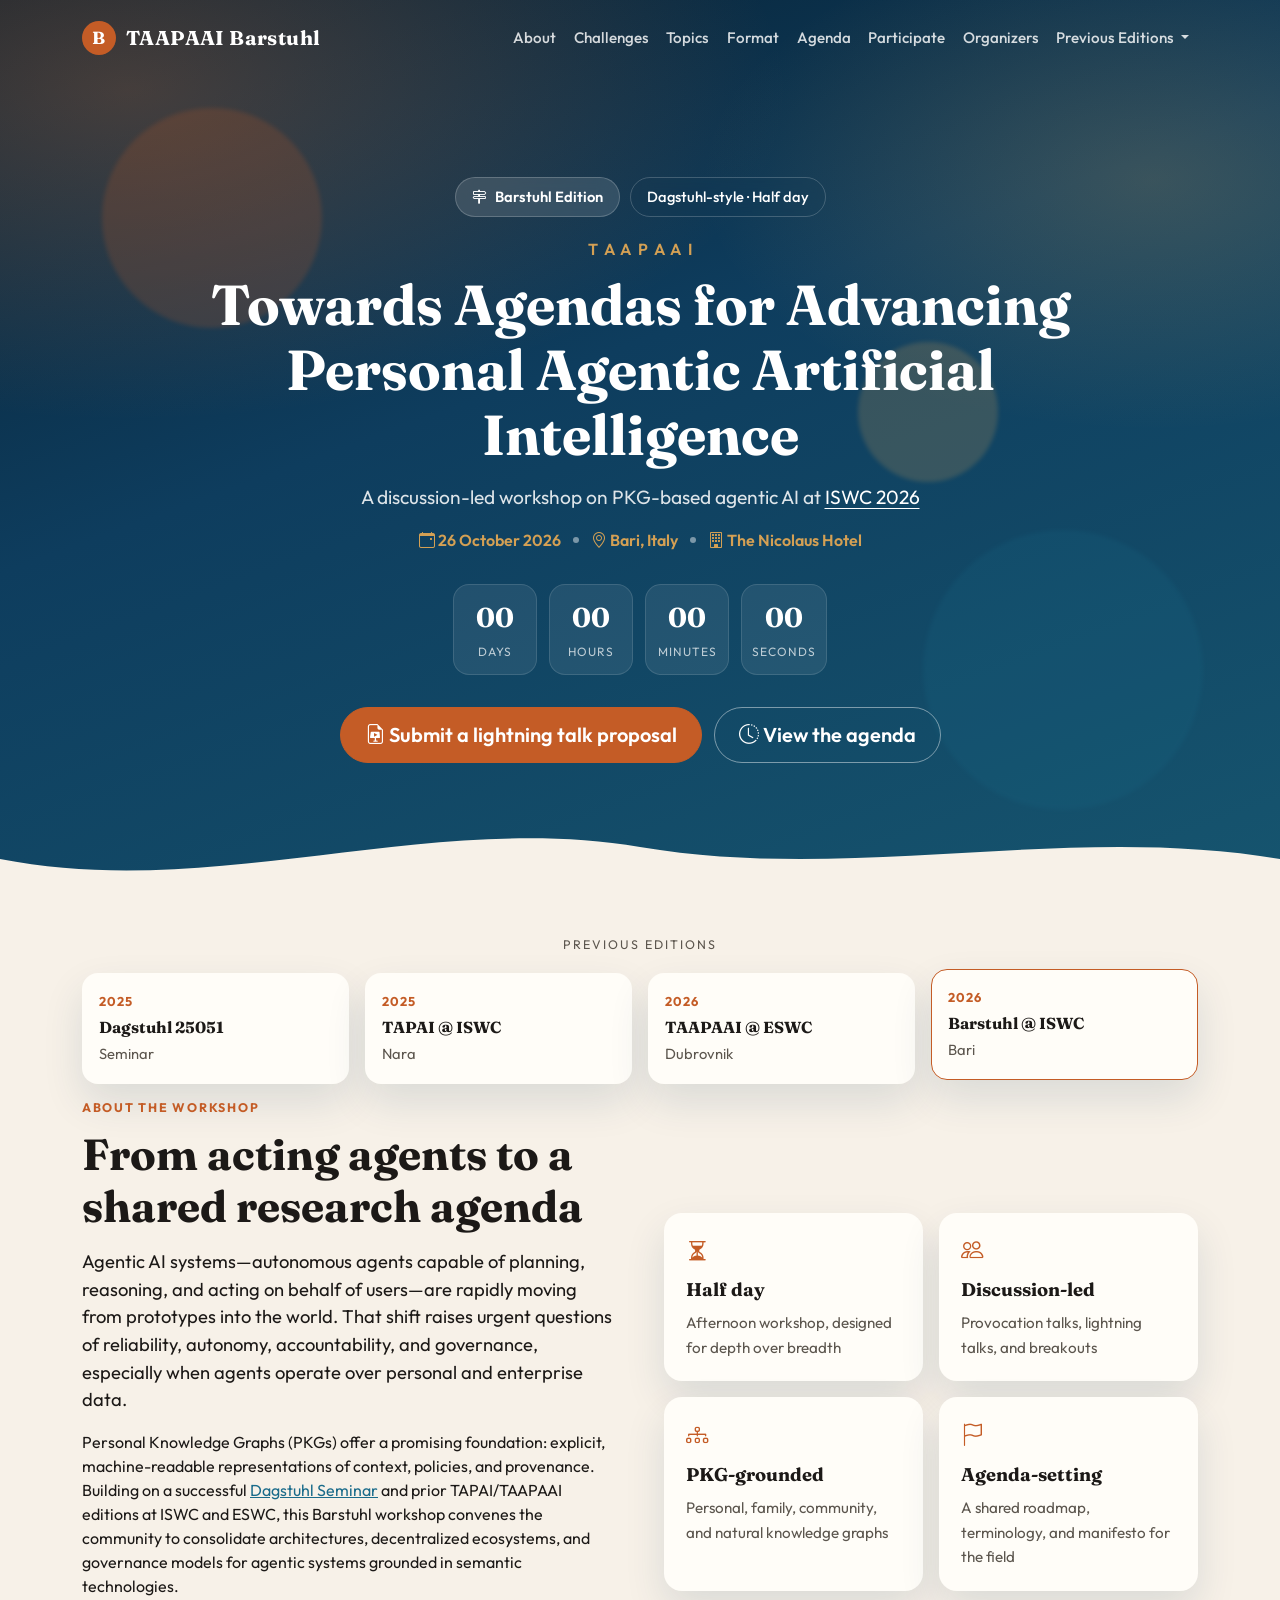
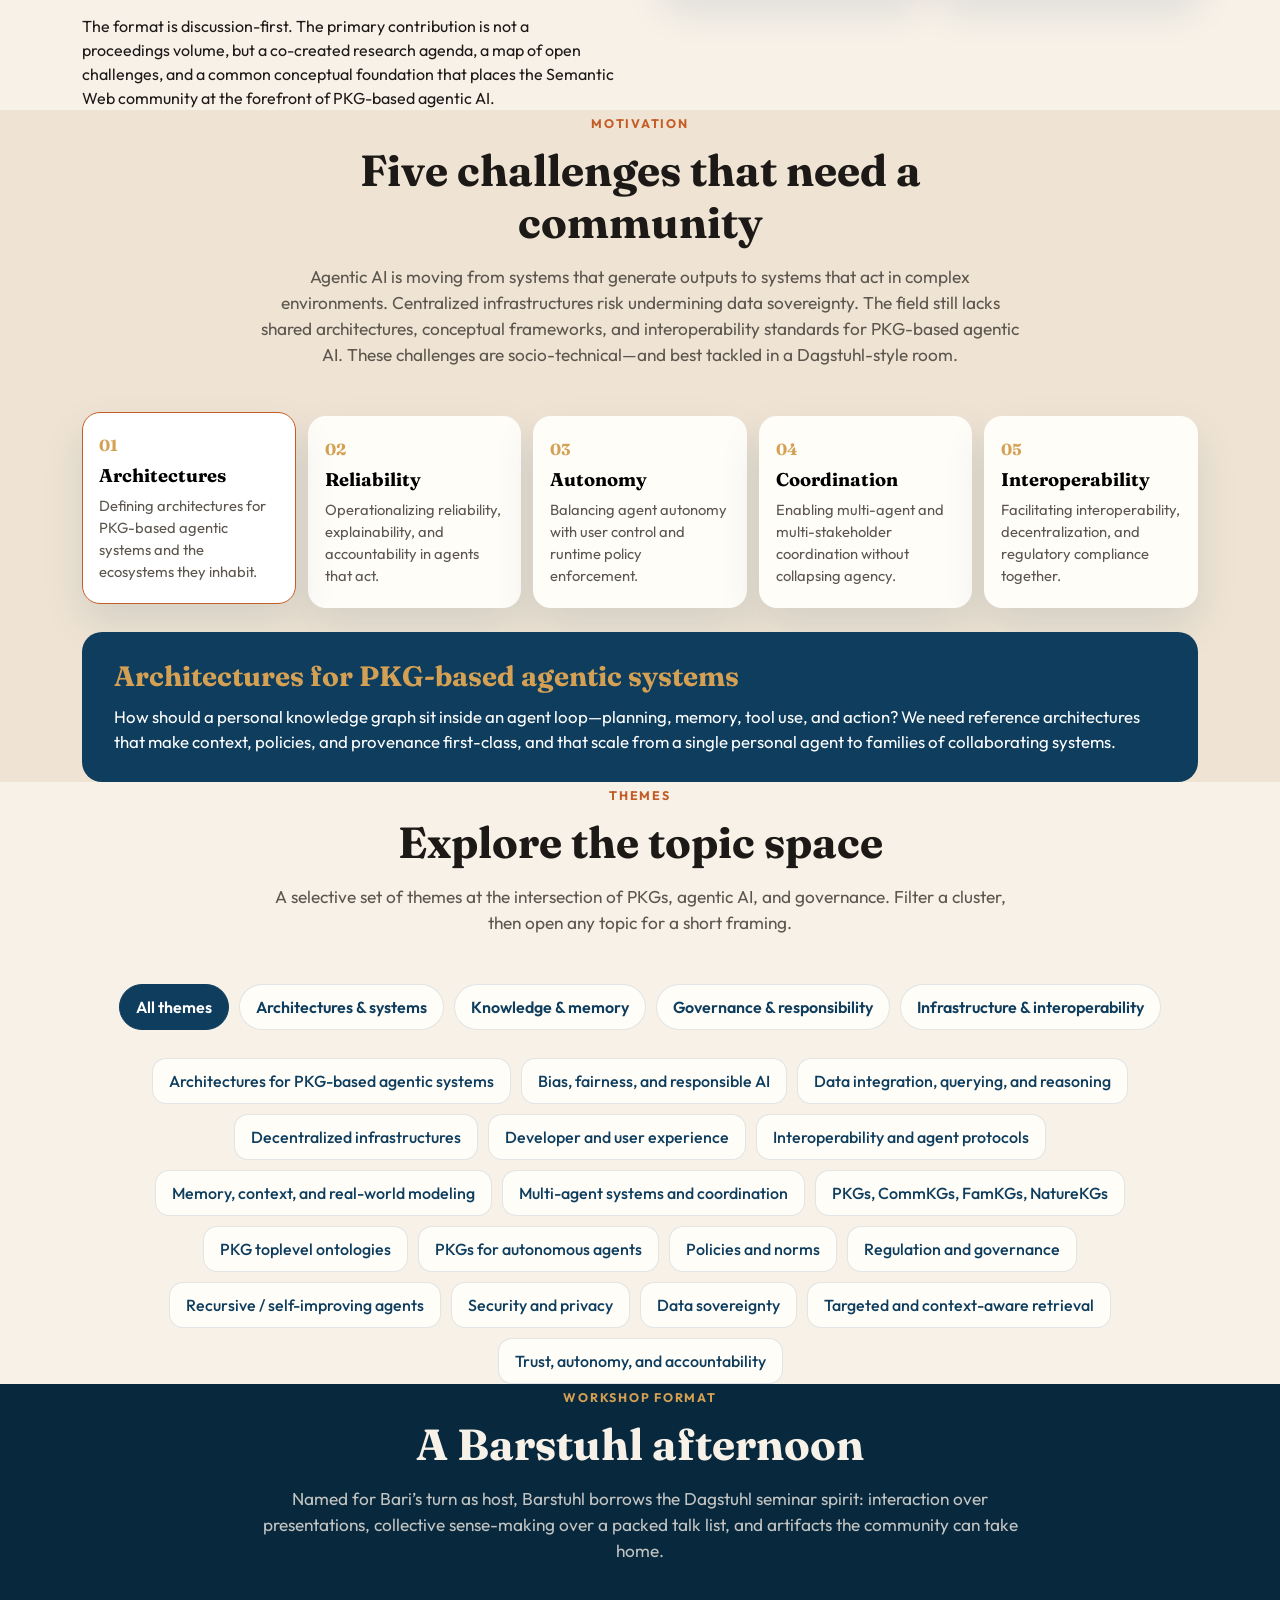
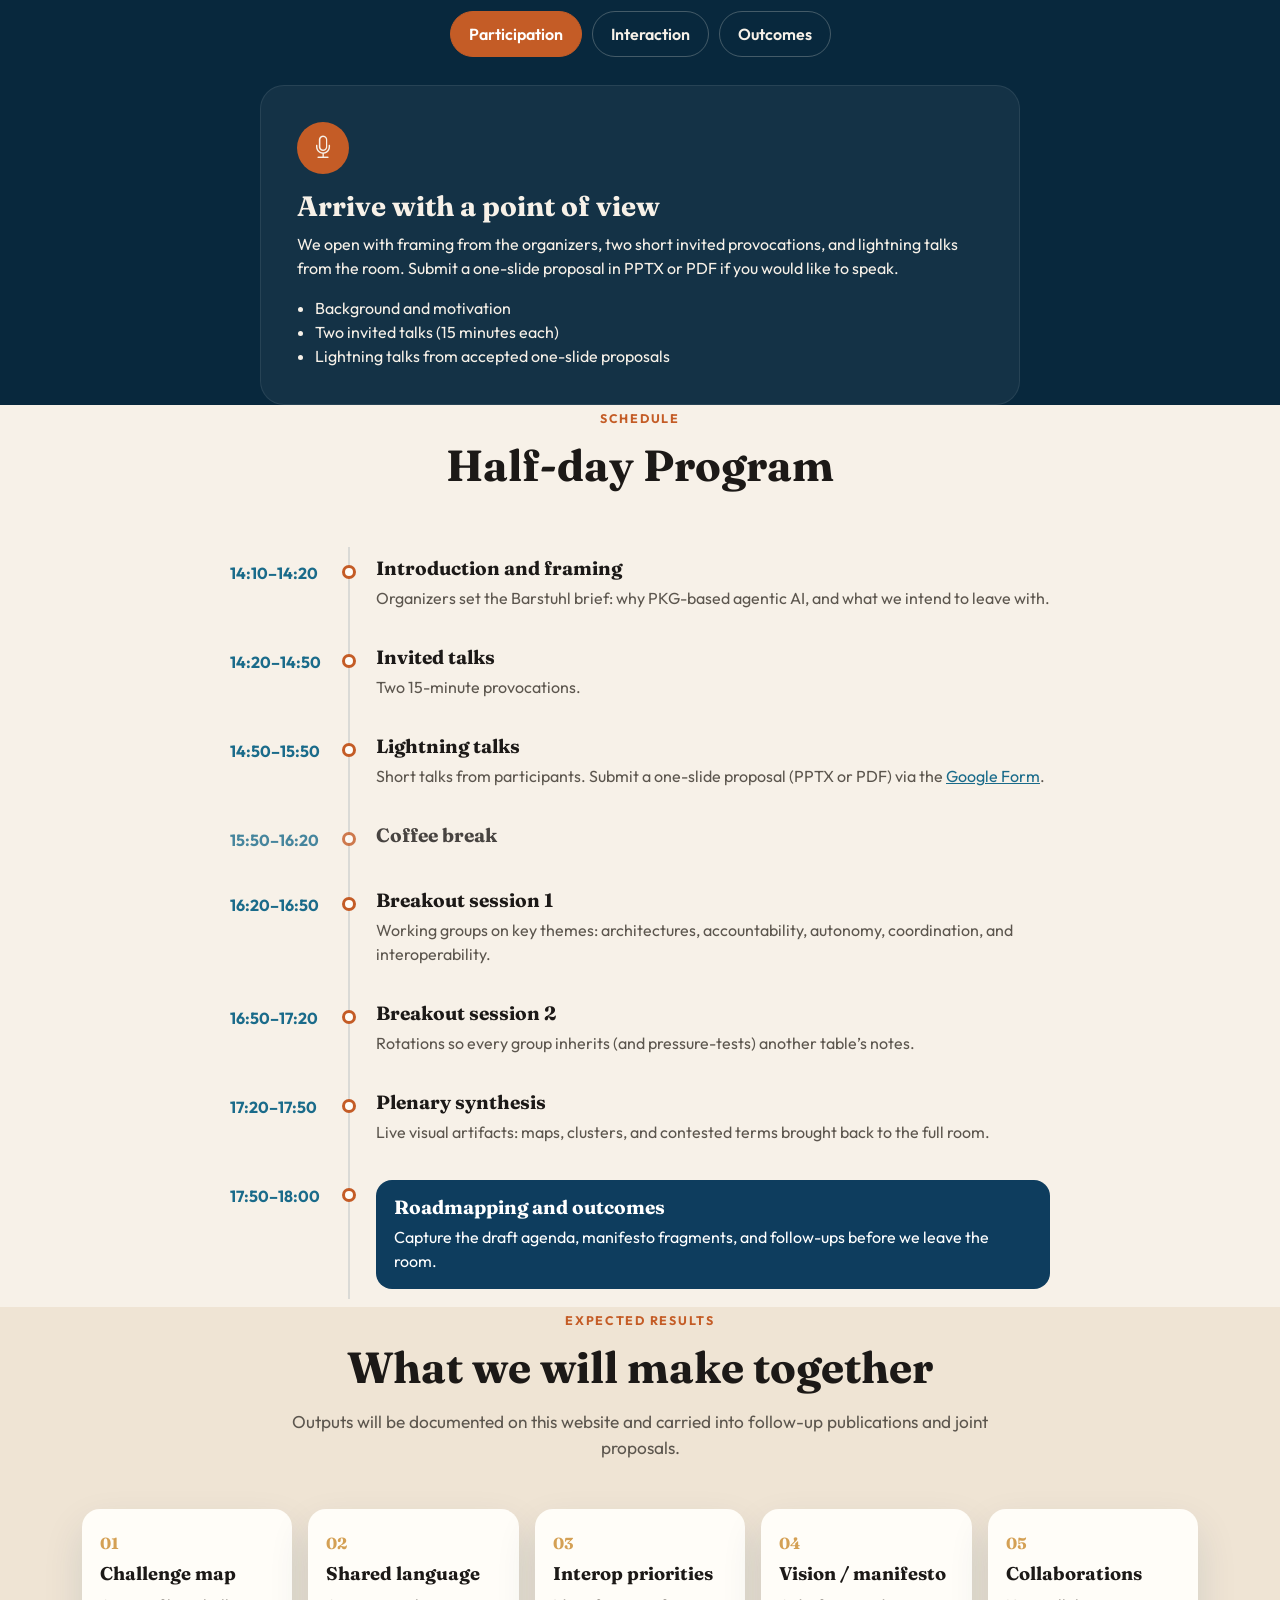
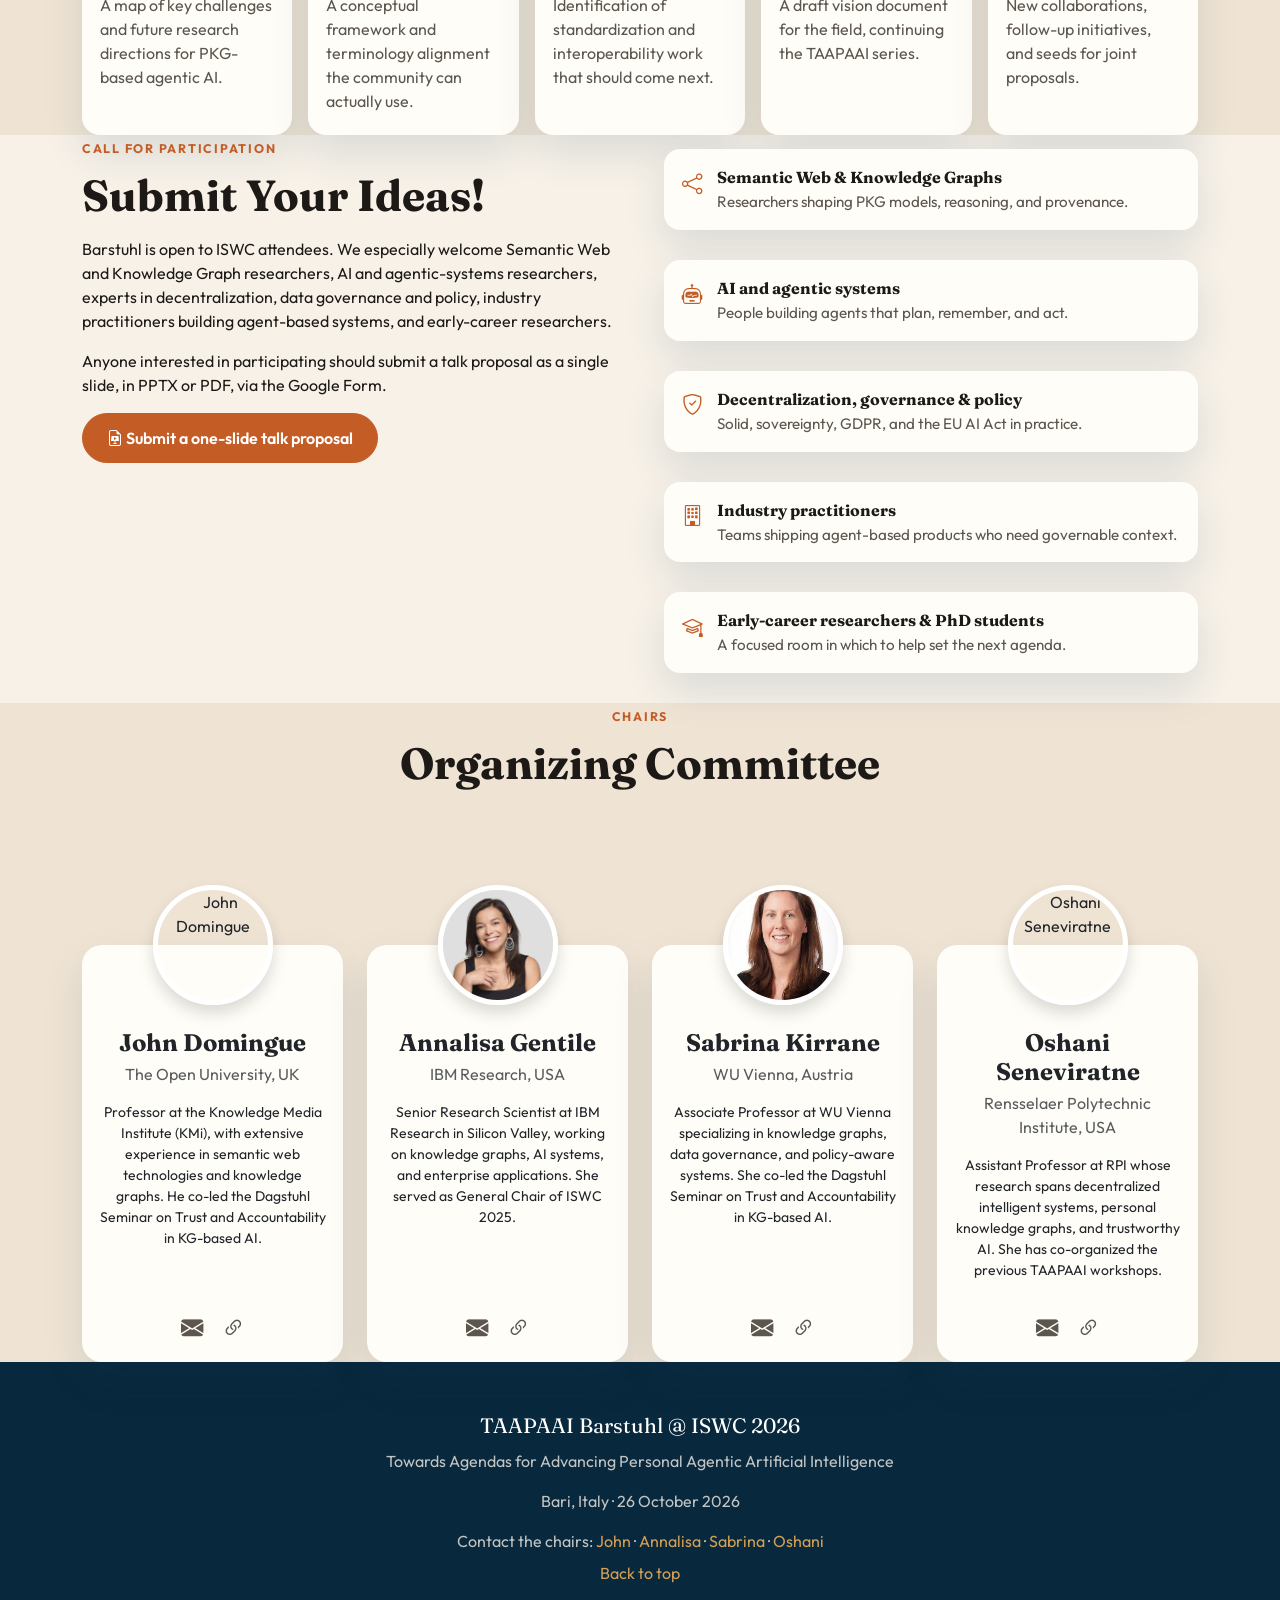
==== index.html @ 5c3213a2 "Added the 2026 version." ====
<!DOCTYPE html>
<html lang="en">
<head>
    <meta charset="UTF-8">
    <meta name="viewport" content="width=device-width, initial-scale=1.0">
    <title>TAAPAAI Barstuhl @ ISWC'26 · Bari</title>
    <meta name="description" content="TAAPAAI: Towards Agendas for Advancing Personal Agentic Artificial Intelligence — a Dagstuhl-style Barstuhl workshop at ISWC 2026 in Bari, Italy.">
    <meta property="og:title" content="TAAPAAI Barstuhl @ ISWC 2026">
    <meta property="og:description" content="A discussion-led workshop on PKG-based agentic AI at ISWC 2026 in Bari, Italy. 26 October 2026.">
    <meta property="og:type" content="website">

    <link href="https://cdn.jsdelivr.net/npm/bootstrap@5.3.3/dist/css/bootstrap.min.css" rel="stylesheet" integrity="sha384-QWTKZyjpPEjISv5WaRU9OFeRpok6YctnYmDr5pNlyT2bRjXh0JMhjY6hW+ALEwIH" crossorigin="anonymous">
    <link rel="preconnect" href="https://fonts.googleapis.com">
    <link rel="preconnect" href="https://fonts.gstatic.com" crossorigin>
    <link href="https://fonts.googleapis.com/css2?family=Fraunces:opsz,wght@9..144,500;9..144,700&family=Outfit:wght@400;500;600;700&display=swap" rel="stylesheet">
    <link rel="stylesheet" href="https://cdn.jsdelivr.net/npm/bootstrap-icons@1.11.3/font/bootstrap-icons.min.css">
    <link rel="stylesheet" href="style.css">
</head>
<body data-bs-spy="scroll" data-bs-target="#navbar" data-bs-offset="90">
    <div class="scroll-progress" id="scrollProgress" aria-hidden="true"></div>

    <nav id="navbar" class="navbar navbar-expand-xl navbar-dark fixed-top py-3">
        <div class="container">
            <a class="navbar-brand" href="#">
                <span class="brand-mark">B</span>
                TAAPAAI Barstuhl
            </a>
            <button class="navbar-toggler" type="button" data-bs-toggle="collapse" data-bs-target="#navbarNav" aria-controls="navbarNav" aria-expanded="false" aria-label="Toggle navigation">
                <span class="navbar-toggler-icon"></span>
            </button>
            <div class="collapse navbar-collapse" id="navbarNav">
                <ul class="navbar-nav ms-auto">
                    <li class="nav-item"><a class="nav-link" href="#about">About</a></li>
                    <li class="nav-item"><a class="nav-link" href="#challenges">Challenges</a></li>
                    <li class="nav-item"><a class="nav-link" href="#topics">Topics</a></li>
                    <li class="nav-item"><a class="nav-link" href="#format">Format</a></li>
                    <li class="nav-item"><a class="nav-link" href="#agenda">Agenda</a></li>
                    <li class="nav-item"><a class="nav-link" href="#participate">Participate</a></li>
                    <li class="nav-item"><a class="nav-link" href="#chairs">Organizers</a></li>
                    <li class="nav-item dropdown">
                        <a class="nav-link dropdown-toggle" href="#" id="previousEditionsDropdown" role="button" data-bs-toggle="dropdown" aria-expanded="false">
                            Previous Editions
                        </a>
                        <ul class="dropdown-menu dropdown-menu-end" aria-labelledby="previousEditionsDropdown">
                            <li><a class="dropdown-item" href="eswc2026/">TAAPAAI @ ESWC'26</a></li>
                            <li><a class="dropdown-item" href="https://tapai-iswc25.github.io/" target="_blank" rel="noopener">TAPAI @ ISWC'25</a></li>
                        </ul>
                    </li>
                </ul>
            </div>
        </div>
    </nav>

    <header class="hero">
        <div class="hero-atmosphere" aria-hidden="true">
            <span class="orb orb-1"></span>
            <span class="orb orb-2"></span>
            <span class="orb orb-3"></span>
        </div>
        <div class="hero-content">
            <p class="hero-kicker">
                <span class="hero-badge"><i class="bi bi-signpost-2"></i> Barstuhl Edition</span>
                <span class="hero-badge subtle">Dagstuhl-style · Half day</span>
            </p>
            <p class="hero-acronym">TAAPAAI</p>
            <h1 class="hero-title">Towards Agendas for Advancing Personal Agentic Artificial Intelligence</h1>
            <p class="hero-lede">A discussion-led workshop on PKG-based agentic AI at <a href="https://iswc2026.semanticweb.org/" target="_blank" rel="noopener" class="hero-link">ISWC 2026</a></p>
            <p class="workshop-date">
                <span><i class="bi bi-calendar-event"></i> 26 October 2026</span>
                <span class="dot" aria-hidden="true"></span>
                <span><i class="bi bi-geo-alt"></i> Bari, Italy</span>
                <span class="dot" aria-hidden="true"></span>
                <span><i class="bi bi-building"></i> The Nicolaus Hotel</span>
            </p>
            <div class="countdown" id="countdown" aria-label="Time remaining until the workshop">
                <div class="count-unit"><strong id="countDays">--</strong><span>Days</span></div>
                <div class="count-unit"><strong id="countHours">--</strong><span>Hours</span></div>
                <div class="count-unit"><strong id="countMins">--</strong><span>Minutes</span></div>
                <div class="count-unit"><strong id="countSecs">--</strong><span>Seconds</span></div>
            </div>
            <div class="hero-actions">
                <a href="https://forms.gle/3RbSn4VubdCEZkDB8" target="_blank" rel="noopener" class="btn btn-terracotta btn-lg"><i class="bi bi-file-earmark-slides"></i> Submit a lightning talk proposal</a>
                <a href="#agenda" class="btn btn-ghost btn-lg"><i class="bi bi-clock-history"></i> View the agenda</a>
            </div>
        </div>
        <div class="hero-wave" aria-hidden="true">
            <svg viewBox="0 0 1440 120" preserveAspectRatio="none">
                <path d="M0,64 C240,120 480,0 720,48 C960,96 1200,16 1440,64 L1440,120 L0,120 Z"></path>
            </svg>
        </div>
    </header>

    <main>
        <section class="lineage-strip">
            <div class="container">
                <p class="lineage-label">Previous Editions</p>
                <ol class="lineage">
                    <li>
                        <a href="https://www.dagstuhl.de/en/seminars/seminar-calendar/seminar-details/25051" target="_blank" rel="noopener">
                            <span class="lineage-year">2025</span>
                            <strong>Dagstuhl 25051</strong>
                            <em>Seminar</em>
                        </a>
                    </li>   
                    <li>
                        <a href="https://tapai-iswc25.github.io/" target="_blank" rel="noopener">
                            <span class="lineage-year">2025</span>
                            <strong>TAPAI @ ISWC</strong>
                            <em>Nara</em>
                        </a>
                    </li>
                    <li>
                        <a href="eswc2026/">
                            <span class="lineage-year">2026</span>
                            <strong>TAAPAAI @ ESWC</strong>
                            <em>Dubrovnik</em>
                        </a>
                    </li>
                    <li class="current">
                        <a href="#">
                            <span class="lineage-year">2026</span>
                            <strong>Barstuhl @ ISWC</strong>
                            <em>Bari</em>
                        </a>
                    </li>
                </ol>
            </div>
        </section>

        <section id="about" class="section-padding">
            <div class="container">
                <div class="row align-items-center g-5">
                    <div class="col-lg-6 reveal">
                        <div class="section-kicker">About the workshop</div>
                        <h2 class="section-heading">From acting agents to a shared research agenda</h2>
                        <p class="lead-copy">Agentic AI systems—autonomous agents capable of planning, reasoning, and acting on behalf of users—are rapidly moving from prototypes into the world. That shift raises urgent questions of reliability, autonomy, accountability, and governance, especially when agents operate over personal and enterprise data.</p>
                        <p>Personal Knowledge Graphs (PKGs) offer a promising foundation: explicit, machine-readable representations of context, policies, and provenance. Building on a successful <a href="https://www.dagstuhl.de/en/seminars/seminar-calendar/seminar-details/25051" target="_blank" rel="noopener">Dagstuhl Seminar</a> and prior TAPAI/TAAPAAI editions at ISWC and ESWC, this Barstuhl workshop convenes the community to consolidate architectures, decentralized ecosystems, and governance models for agentic systems grounded in semantic technologies.</p>
                        <p class="mb-0">The format is discussion-first. The primary contribution is not a proceedings volume, but a co-created research agenda, a map of open challenges, and a common conceptual foundation that places the Semantic Web community at the forefront of PKG-based agentic AI.</p>
                    </div>
                    <div class="col-lg-6 reveal">
                        <div class="stat-grid">
                            <article class="stat-card">
                                <i class="bi bi-hourglass-split"></i>
                                <strong>Half day</strong>
                                <span>Afternoon workshop, designed for depth over breadth</span>
                            </article>
                            <article class="stat-card">
                                <i class="bi bi-people"></i>
                                <strong>Discussion-led</strong>
                                <span>Provocation talks, lightning talks, and breakouts</span>
                            </article>
                            <article class="stat-card">
                                <i class="bi bi-diagram-3"></i>
                                <strong>PKG-grounded</strong>
                                <span>Personal, family, community, and natural knowledge graphs</span>
                            </article>
                            <article class="stat-card">
                                <i class="bi bi-flag"></i>
                                <strong>Agenda-setting</strong>
                                <span>A shared roadmap, terminology, and manifesto for the field</span>
                            </article>
                        </div>
                    </div>
                </div>
            </div>
        </section>

        <section id="challenges" class="section-padding section-sand">
            <div class="container">
                <div class="section-title text-center reveal">
                    <div class="section-kicker">Motivation</div>
                    <h2 class="section-heading">Five challenges that need a community</h2>
                    <p class="section-intro">Agentic AI is moving from systems that generate outputs to systems that act in complex environments. Centralized infrastructures risk undermining data sovereignty. The field still lacks shared architectures, conceptual frameworks, and interoperability standards for PKG-based agentic AI. These challenges are socio-technical—and best tackled in a Dagstuhl-style room.</p>
                </div>
                <div class="challenge-grid">
                    <button type="button" class="challenge-card active" data-challenge="architectures" aria-expanded="true">
                        <span class="challenge-index">01</span>
                        <h3>Architectures</h3>
                        <p>Defining architectures for PKG-based agentic systems and the ecosystems they inhabit.</p>
                    </button>
                    <button type="button" class="challenge-card" data-challenge="reliability" aria-expanded="false">
                        <span class="challenge-index">02</span>
                        <h3>Reliability</h3>
                        <p>Operationalizing reliability, explainability, and accountability in agents that act.</p>
                    </button>
                    <button type="button" class="challenge-card" data-challenge="autonomy" aria-expanded="false">
                        <span class="challenge-index">03</span>
                        <h3>Autonomy</h3>
                        <p>Balancing agent autonomy with user control and runtime policy enforcement.</p>
                    </button>
                    <button type="button" class="challenge-card" data-challenge="coordination" aria-expanded="false">
                        <span class="challenge-index">04</span>
                        <h3>Coordination</h3>
                        <p>Enabling multi-agent and multi-stakeholder coordination without collapsing agency.</p>
                    </button>
                    <button type="button" class="challenge-card" data-challenge="interop" aria-expanded="false">
                        <span class="challenge-index">05</span>
                        <h3>Interoperability</h3>
                        <p>Facilitating interoperability, decentralization, and regulatory compliance together.</p>
                    </button>
                </div>
                <div class="challenge-detail reveal" id="challengeDetail">
                    <h3 id="challengeDetailTitle">Architectures for PKG-based agentic systems</h3>
                    <p id="challengeDetailBody">How should a personal knowledge graph sit inside an agent loop—planning, memory, tool use, and action? We need reference architectures that make context, policies, and provenance first-class, and that scale from a single personal agent to families of collaborating systems.</p>
                </div>
            </div>
        </section>

        <section id="topics" class="section-padding">
            <div class="container">
                <div class="section-title text-center reveal">
                    <div class="section-kicker">Themes</div>
                    <h2 class="section-heading">Explore the topic space</h2>
                    <p class="section-intro">A selective set of themes at the intersection of PKGs, agentic AI, and governance. Filter a cluster, then open any topic for a short framing.</p>
                </div>
                <div class="topic-filters" role="tablist" aria-label="Topic clusters">
                    <button type="button" class="filter-chip active" data-filter="all">All themes</button>
                    <button type="button" class="filter-chip" data-filter="systems">Architectures &amp; systems</button>
                    <button type="button" class="filter-chip" data-filter="knowledge">Knowledge &amp; memory</button>
                    <button type="button" class="filter-chip" data-filter="governance">Governance &amp; responsibility</button>
                    <button type="button" class="filter-chip" data-filter="infra">Infrastructure &amp; interoperability</button>
                </div>
                <div class="topic-board" id="topicBoard">
                    <button type="button" class="topic-tile" data-cluster="systems" data-title="Architectures for PKG-based agentic systems" data-body="How should personal knowledge graphs sit inside agent loops—planning, tool use, memory, and action—and how do those loops compose into ecosystems?">Architectures for PKG-based agentic systems</button>
                    <button type="button" class="topic-tile" data-cluster="governance" data-title="Bias, fairness, and responsible AI" data-body="How can PKG-grounded agents surface diverse, ethically informed perspectives rather than amplifying biased or homogenized views?">Bias, fairness, and responsible AI</button>
                    <button type="button" class="topic-tile" data-cluster="knowledge" data-title="Data integration, querying, and reasoning over PKGs" data-body="Semantic integration, querying, and inference over personal graphs so agents can retrieve, combine, and justify the context they use.">Data integration, querying, and reasoning</button>
                    <button type="button" class="topic-tile" data-cluster="infra" data-title="Decentralized infrastructures" data-body="Solid, the Fediverse, ActivityPub, and other user-centric substrates as homes for personal agents and their graphs.">Decentralized infrastructures</button>
                    <button type="button" class="topic-tile" data-cluster="systems" data-title="Developer and user experience" data-body="Making PKG-based agents usable, inspectable, and controllable—for the people who build them and the people they act for.">Developer and user experience</button>
                    <button type="button" class="topic-tile" data-cluster="infra" data-title="Interoperability, standards, and agent protocols" data-body="Shared protocols and standards so agents can communicate and coordinate without locking users into a single vendor stack.">Interoperability and agent protocols</button>
                    <button type="button" class="topic-tile" data-cluster="knowledge" data-title="Memory, context, and real-world modeling" data-body="Grounding agent memory in explicit, evolving models of people, places, events, constraints, and the world they act in.">Memory, context, and real-world modeling</button>
                    <button type="button" class="topic-tile" data-cluster="systems" data-title="Multi-agent systems and coordination" data-body="Coordination among personal, institutional, and collective agents when goals, policies, and loyalties do not coincide.">Multi-agent systems and coordination</button>
                    <button type="button" class="topic-tile" data-cluster="knowledge" data-title="Personal, collective, family, and natural KGs" data-body="Extending PKGs toward community, family, and nature knowledge graphs (CommKGs, FamKGs, NatureKGs) as shared semantic substrates.">PKGs, CommKGs, FamKGs, NatureKGs</button>
                    <button type="button" class="topic-tile" data-cluster="knowledge" data-title="PKG toplevel ontologies" data-body="Shared upper models so personal graphs remain interoperable across agents, domains, and the lifetime of a person’s data.">PKG toplevel ontologies</button>
                    <button type="button" class="topic-tile" data-cluster="systems" data-title="PKGs for autonomous agents" data-body="Using PKGs as the operational memory and policy layer for agents that plan, decide, and act on a user’s behalf.">PKGs for autonomous agents</button>
                    <button type="button" class="topic-tile" data-cluster="governance" data-title="Policies and norms" data-body="Encoding permissions, obligations, and social norms—via languages such as ODRL and LegalRuleML—that agents can respect at runtime.">Policies and norms</button>
                    <button type="button" class="topic-tile" data-cluster="governance" data-title="Regulation and governance" data-body="Connecting agent behavior to GDPR, the EU AI Act, and related regimes so compliance is designed in, not bolted on.">Regulation and governance</button>
                    <button type="button" class="topic-tile" data-cluster="systems" data-title="Recursive and self-improving agents" data-body="Agents that rewrite their own strategies, tools, and graphs—and the dynamic ecosystems that emerge when they do.">Recursive / self-improving agents</button>
                    <button type="button" class="topic-tile" data-cluster="governance" data-title="Security and privacy" data-body="Protecting sensitive personal graphs while still enabling useful, inspectable agent behavior.">Security and privacy</button>
                    <button type="button" class="topic-tile" data-cluster="governance" data-title="Data sovereignty" data-body="Keeping individuals and communities in control of the data—and the inferences—that power their agents.">Data sovereignty</button>
                    <button type="button" class="topic-tile" data-cluster="knowledge" data-title="Targeted, context-aware retrieval" data-body="Retrieving the right slice of a PKG at the right moment in an agent workflow, with provenance attached.">Targeted and context-aware retrieval</button>
                    <button type="button" class="topic-tile" data-cluster="governance" data-title="Trust, autonomy, self-sovereignty, and accountability" data-body="The TAA core: trustworthy behavior, meaningful human autonomy, self-sovereignty over personal context, and auditable accountability.">Trust, autonomy, and accountability</button>
                </div>
                <div class="topic-detail" id="topicDetail" hidden>
                    <p class="topic-detail-kicker">Selected theme</p>
                    <h3 id="topicDetailTitle"></h3>
                    <p id="topicDetailBody"></p>
                    <button type="button" class="text-btn" id="topicDetailClose">Close</button>
                </div>
            </div>
        </section>

        <section id="format" class="section-padding section-ink">
            <div class="container">
                <div class="section-title text-center reveal">
                    <div class="section-kicker light">Workshop format</div>
                    <h2 class="section-heading">A Barstuhl afternoon</h2>
                    <p class="section-intro light">Named for Bari’s turn as host, Barstuhl borrows the Dagstuhl seminar spirit: interaction over presentations, collective sense-making over a packed talk list, and artifacts the community can take home.</p>
                </div>
                <div class="format-tabs" role="tablist">
                    <button type="button" class="format-tab active" data-format="participation" role="tab" aria-selected="true">Participation</button>
                    <button type="button" class="format-tab" data-format="interaction" role="tab" aria-selected="false">Interaction</button>
                    <button type="button" class="format-tab" data-format="outcomes" role="tab" aria-selected="false">Outcomes</button>
                </div>
                <div class="format-panels">
                    <article class="format-panel active" data-format="participation">
                        <div class="format-icon"><i class="bi bi-mic"></i></div>
                        <h3>Arrive with a point of view</h3>
                        <p>We open with framing from the organizers, two short invited provocations, and lightning talks from the room. Submit a one-slide proposal in PPTX or PDF if you would like to speak.</p>
                        <ul>
                            <li>Background and motivation</li>
                            <li>Two invited talks (15 minutes each)</li>
                            <li>Lightning talks from accepted one-slide proposals</li>
                        </ul>
                    </article>
                    <article class="format-panel" data-format="interaction">
                        <div class="format-icon"><i class="bi bi-arrow-repeat"></i></div>
                        <h3>Thi
                            nk together, then rotate</h3>
                        <p>Thematic breakouts and a rotating discussion groups let mixed groups of Semantic Web, AI, policy, and industry voices work the same questions from different angles, then reconvene.</p>
                        <ul>
                            <li>Thematic breakout sessions</li>
                            <li>Rotating discussions</li>
                            <li>Plenary consolidation with live maps and clusters</li>
                        </ul>
                    </article>
                    <article class="format-panel" data-format="outcomes">
                        <div class="format-icon"><i class="bi bi-map"></i></div>
                        <h3>Leave with a shared artifact</h3>
                        <p>The afternoon closes by turning discussion into a draft research agenda: challenges, terminology, standardization priorities, and a vision the community can keep building after Bari.</p>
                        <ul>
                            <li>Roadmapping and consensus-building</li>
                            <li>Documented on this website and in follow-up writing</li>
                            <li>Seeds for collaborations and joint proposals</li>
                        </ul>
                    </article>
                </div>
            </div>
        </section>

        <section id="agenda" class="section-padding">
            <div class="container">
                <div class="section-title text-center reveal">
                    <div class="section-kicker">Schedule</div>
                    <h2 class="section-heading">Half-day Program</h2>
                    <p class="section-intro"></p>
                </div>
                <div class="agenda-track">
                    <article class="agenda-row">
                        <time>14:10–14:20</time>
                        <div>
                            <h3>Introduction and framing</h3>
                            <p>Organizers set the Barstuhl brief: why PKG-based agentic AI, and what we intend to leave with.</p>
                        </div>
                    </article>
                    <article class="agenda-row">
                        <time>14:20–14:50</time>
                        <div>
                            <h3>Invited talks</h3>
                            <p>Two 15-minute provocations.</p>
                        </div>
                    </article>
                    <article class="agenda-row">
                        <time>14:50–15:50</time>
                        <div>
                            <h3>Lightning talks</h3>
                            <p>Short talks from participants. Submit a one-slide proposal (PPTX or PDF) via the <a href="https://forms.gle/3RbSn4VubdCEZkDB8" target="_blank" rel="noopener">Google Form</a>.</p>
                        </div>
                    </article>
                    <article class="agenda-row break">
                        <time>15:50–16:20</time>
                        <div>
                            <h3>Coffee break</h3>
                            <p></p>
                        </div>
                    </article>
                    <article class="agenda-row">
                        <time>16:20–16:50</time>
                        <div>
                            <h3>Breakout session 1</h3>
                            <p>Working groups on key themes: architectures, accountability, autonomy, coordination, and interoperability.</p>
                        </div>
                    </article>
                    <article class="agenda-row">
                        <time>16:50–17:20</time>
                        <div>
                            <h3>Breakout session 2</h3>
                            <p>Rotations so every group inherits (and pressure-tests) another table’s notes.</p>
                        </div>
                    </article>
                    <article class="agenda-row">
                        <time>17:20–17:50</time>
                        <div>
                            <h3>Plenary synthesis</h3>
                            <p>Live visual artifacts: maps, clusters, and contested terms brought back to the full room.</p>
                        </div>
                    </article>
                    <article class="agenda-row highlight">
                        <time>17:50–18:00</time>
                        <div>
                            <h3>Roadmapping and outcomes</h3>
                            <p>Capture the draft agenda, manifesto fragments, and follow-ups before we leave the room.</p>
                        </div>
                    </article>
                </div>
            </div>
        </section>

        <section id="outcomes" class="section-padding section-sand">
            <div class="container">
                <div class="section-title text-center reveal">
                    <div class="section-kicker">Expected results</div>
                    <h2 class="section-heading">What we will make together</h2>
                    <p class="section-intro">Outputs will be documented on this website and carried into follow-up publications and joint proposals.</p>
                </div>
                <div class="outcome-grid">
                    <article class="outcome-card">
                        <span>01</span>
                        <h3>Challenge map</h3>
                        <p>A map of key challenges and future research directions for PKG-based agentic AI.</p>
                    </article>
                    <article class="outcome-card">
                        <span>02</span>
                        <h3>Shared language</h3>
                        <p>A conceptual framework and terminology alignment the community can actually use.</p>
                    </article>
                    <article class="outcome-card">
                        <span>03</span>
                        <h3>Interop priorities</h3>
                        <p>Identification of standardization and interoperability work that should come next.</p>
                    </article>
                    <article class="outcome-card">
                        <span>04</span>
                        <h3>Vision / manifesto</h3>
                        <p>A draft vision document for the field, continuing the TAAPAAI series.</p>
                    </article>
                    <article class="outcome-card">
                        <span>05</span>
                        <h3>Collaborations</h3>
                        <p>New collaborations, follow-up initiatives, and seeds for joint proposals.</p>
                    </article>
                </div>
            </div>
        </section>

        <section id="participate" class="section-padding">
            <div class="container">
                <div class="row g-5 align-items-start">
                    <div class="col-lg-6 reveal">
                        <div class="section-kicker">Call for participation</div>
                        <h2 class="section-heading">Submit Your Ideas!</h2>
                        <p>Barstuhl is open to ISWC attendees. We especially welcome Semantic Web and Knowledge Graph researchers, AI and agentic-systems researchers, experts in decentralization, data governance and policy, industry practitioners building agent-based systems, and early-career researchers.</p>
                        <p>Anyone interested in participating should submit a talk proposal as a single slide, in PPTX or PDF, via the Google Form.</p>
                        <a class="btn btn-terracotta" href="https://forms.gle/3RbSn4VubdCEZkDB8" target="_blank" rel="noopener">
                            <i class="bi bi-file-earmark-slides"></i> Submit a one-slide talk proposal
                        </a>
                    </div>
                    <div class="col-lg-6">
                        <ul class="audience-list">
                            <li>
                                <i class="bi bi-share"></i>
                                <div>
                                    <strong>Semantic Web &amp; Knowledge Graphs</strong>
                                    <span>Researchers shaping PKG models, reasoning, and provenance.</span>
                                </div>
                            </li>
                            <li>
                                <i class="bi bi-robot"></i>
                                <div>
                                    <strong>AI and agentic systems</strong>
                                    <span>People building agents that plan, remember, and act.</span>
                                </div>
                            </li>
                            <li>
                                <i class="bi bi-shield-check"></i>
                                <div>
                                    <strong>Decentralization, governance &amp; policy</strong>
                                    <span>Solid, sovereignty, GDPR, and the EU AI Act in practice.</span>
                                </div>
                            </li>
                            <li>
                                <i class="bi bi-building"></i>
                                <div>
                                    <strong>Industry practitioners</strong>
                                    <span>Teams shipping agent-based products who need governable context.</span>
                                </div>
                            </li>
                            <li>
                                <i class="bi bi-mortarboard"></i>
                                <div>
                                    <strong>Early-career researchers &amp; PhD students</strong>
                                    <span>A focused room in which to help set the next agenda.</span>
                                </div>
                            </li>
                        </ul>
                    </div>
                </div>
            </div>
        </section>

        <section id="chairs" class="section-padding section-sand">
            <div class="container">
                <div class="section-title text-center reveal">
                    <div class="section-kicker">Chairs</div>
                    <h2 class="section-heading">Organizing Committee</h2>
                </div>
                <div class="row g-4 justify-content-center">
                    <div class="col-lg-3 col-md-6 d-flex">
                        <article class="card chair-card w-100 text-center">
                            <div class="card-body d-flex flex-column">
                                <img src="https://kmi.open.ac.uk/images/people/medium/john-domingue.png" class="rounded-circle mx-auto shadow" alt="John Domingue">
                                <h4 class="card-title mt-4 mb-1">John Domingue</h4>
                                <p class="text-muted">The Open University, UK</p>
                                <p class="card-text small flex-grow-1">Professor at the Knowledge Media Institute (KMi), with extensive experience in semantic web technologies and knowledge graphs. He co-led the Dagstuhl Seminar on Trust and Accountability in KG-based AI.</p>
                                <div class="chair-links mt-3">
                                    <a href="mailto:john.domingue@open.ac.uk" title="Email"><i class="bi bi-envelope-fill"></i></a>
                                    <a href="https://profiles.open.ac.uk/john-domingue" target="_blank" rel="noopener" title="Homepage"><i class="bi bi-link-45deg"></i></a>
                                </div>
                            </div>
                        </article>
                    </div>
                    <div class="col-lg-3 col-md-6 d-flex">
                        <article class="card chair-card w-100 text-center">
                            <div class="card-body d-flex flex-column">
                                <img src="pictures/organizers/Annalisa.png" class="rounded-circle mx-auto shadow" alt="Annalisa Gentile">
                                <h4 class="card-title mt-4 mb-1">Annalisa Gentile</h4>
                                <p class="text-muted">IBM Research, USA</p>
                                <p class="card-text small flex-grow-1">Senior Research Scientist at IBM Research in Silicon Valley, working on knowledge graphs, AI systems, and enterprise applications. She served as General Chair of ISWC 2025.</p>
                                <div class="chair-links mt-3">
                                    <a href="mailto:annalisa.gentile@ibm.com" title="Email"><i class="bi bi-envelope-fill"></i></a>
                                    <a href="https://research.ibm.com/people/anna-lisa-gentile" target="_blank" rel="noopener" title="Homepage"><i class="bi bi-link-45deg"></i></a>
                                </div>
                            </div>
                        </article>
                    </div>
                    <div class="col-lg-3 col-md-6 d-flex">
                        <article class="card chair-card w-100 text-center">
                            <div class="card-body d-flex flex-column">
                                <img src="pictures/organizers/Sabrina.jpeg" class="rounded-circle mx-auto shadow" alt="Sabrina Kirrane">
                                <h4 class="card-title mt-4 mb-1">Sabrina Kirrane</h4>
                                <p class="text-muted">WU Vienna, Austria</p>
                                <p class="card-text small flex-grow-1">Associate Professor at WU Vienna specializing in knowledge graphs, data governance, and policy-aware systems. She co-led the Dagstuhl Seminar on Trust and Accountability in KG-based AI.</p>
                                <div class="chair-links mt-3">
                                    <a href="mailto:sabrina.kirrane@wu.ac.at" title="Email"><i class="bi bi-envelope-fill"></i></a>
                                    <a href="https://research.wu.ac.at/en/persons/sabi-kirrane/" target="_blank" rel="noopener" title="Homepage"><i class="bi bi-link-45deg"></i></a>
                                </div>
                            </div>
                        </article>
                    </div>
                    <div class="col-lg-3 col-md-6 d-flex">
                        <article class="card chair-card w-100 text-center">
                            <div class="card-body d-flex flex-column">
                                <img src="https://oshani.info/author/oshani-seneviratne/avatar_hu5383073719754426958.jpg" class="rounded-circle mx-auto shadow" alt="Oshani Seneviratne">
                                <h4 class="card-title mt-4 mb-1">Oshani Seneviratne</h4>
                                <p class="text-muted">Rensselaer Polytechnic Institute, USA</p>
                                <p class="card-text small flex-grow-1">Assistant Professor at RPI whose research spans decentralized intelligent systems, personal knowledge graphs, and trustworthy AI. She has co-organized the previous TAAPAAI workshops.</p>
                                <div class="chair-links mt-3">
                                    <a href="mailto:senevo@rpi.edu" title="Email"><i class="bi bi-envelope-fill"></i></a>
                                    <a href="https://oshani.info" target="_blank" rel="noopener" title="Homepage"><i class="bi bi-link-45deg"></i></a>
                                </div>
                            </div>
                        </article>
                    </div>
                </div>
            </div>
        </section>
    </main>

    <footer class="site-footer">
        <div class="container">
            <p class="footer-brand">TAAPAAI Barstuhl @ ISWC 2026</p>
            <p>Towards Agendas for Advancing Personal Agentic Artificial Intelligence</p>
            <p>Bari, Italy · 26 October 2026</p>
            <p class="mb-2">Contact the chairs:
                <a href="mailto:john.domingue@open.ac.uk">John</a> ·
                <a href="mailto:annalisa.gentile@ibm.com">Annalisa</a> ·
                <a href="mailto:sabrina.kirrane@wu.ac.at">Sabrina</a> ·
                <a href="mailto:senevo@rpi.edu">Oshani</a>
            </p>
            <p class="mb-0"><a href="#">Back to top</a></p>
        </div>
    </footer>

    <script src="https://cdn.jsdelivr.net/npm/bootstrap@5.3.3/dist/js/bootstrap.bundle.min.js" integrity="sha384-YvpcrYf0tY3lHB60NNkmXc5s9fDVZLESaAA55NDzOxhy9GkcIdslK1eN7N6jIeHz" crossorigin="anonymous"></script>
    <script src="script.js"></script>
</body>
</html>
---- style.css ----
:root {
    --adriatic: #0e3d5e;
    --adriatic-deep: #08283d;
    --sea: #1a6b8a;
    --terracotta: #c45c26;
    --terracotta-soft: #e07a3d;
    --limestone: #f7f1e8;
    --sand: #efe4d4;
    --olive: #5c7048;
    --gold: #d4a054;
    --ink: #1c1917;
    --muted: #5c564e;
    --card: #fffdf8;
    --shadow: 0 18px 40px rgba(14, 61, 94, 0.12);
}

html {
    scroll-behavior: smooth;
}

body {
    font-family: "Outfit", sans-serif;
    color: var(--ink);
    background: var(--limestone);
    position: relative;
}

h1, h2, h3, h4, h5, h6, .navbar-brand {
    font-family: "Fraunces", serif;
    font-weight: 700;
}

a {
    color: var(--sea);
}

a:hover {
    color: var(--terracotta);
}

.scroll-progress {
    position: fixed;
    top: 0;
    left: 0;
    height: 3px;
    width: 0;
    background: linear-gradient(90deg, var(--gold), var(--terracotta));
    z-index: 1080;
    transform-origin: left;
}

.navbar {
    transition: background-color 0.3s ease, box-shadow 0.3s ease, padding 0.3s ease;
    background: transparent;
}

.navbar.navbar-scrolled {
    background: rgba(8, 40, 61, 0.94);
    backdrop-filter: blur(16px);
    box-shadow: 0 8px 30px rgba(8, 40, 61, 0.25);
}

.navbar-brand {
    display: flex;
    align-items: center;
    gap: 10px;
    color: #fff !important;
    letter-spacing: 0.02em;
}

.brand-mark {
    width: 34px;
    height: 34px;
    border-radius: 50%;
    display: inline-flex;
    align-items: center;
    justify-content: center;
    background: var(--terracotta);
    font-family: "Fraunces", serif;
    font-size: 1.1rem;
}

.navbar .nav-link {
    color: rgba(255, 255, 255, 0.82) !important;
    font-weight: 500;
    padding-inline: 0.55rem !important;
    font-size: 0.95rem;
}

.navbar .nav-link:hover,
.navbar .nav-link.active {
    color: #fff !important;
}

.navbar-collapse.show,
.navbar-collapse.collapsing {
    background: rgba(8, 40, 61, 0.96);
    border-radius: 16px;
    margin-top: 12px;
    padding: 12px 8px;
}

.dropdown-menu {
    border: 0;
    border-radius: 12px;
    box-shadow: var(--shadow);
    padding: 0.5rem;
}

.dropdown-item {
    border-radius: 8px;
    padding: 0.6rem 0.85rem;
}

.dropdown-item:hover,
.dropdown-item:focus {
    background: var(--sand);
    color: var(--adriatic);
}

.hero {
    position: relative;
    min-height: 100vh;
    display: flex;
    align-items: center;
    justify-content: center;
    text-align: center;
    overflow: hidden;
    color: #fff;
    background:
        radial-gradient(1200px 600px at 10% 10%, rgba(224, 122, 61, 0.28), transparent 55%),
        radial-gradient(900px 500px at 90% 20%, rgba(212, 160, 84, 0.22), transparent 50%),
        linear-gradient(160deg, #071f30 0%, #0e3d5e 42%, #16556f 100%);
    padding: 120px 20px 80px;
}

.hero-atmosphere {
    position: absolute;
    inset: 0;
    pointer-events: none;
}

.orb {
    position: absolute;
    border-radius: 50%;
    filter: blur(2px);
    opacity: 0.45;
    animation: float 14s ease-in-out infinite;
}

.orb-1 {
    width: 220px;
    height: 220px;
    background: rgba(196, 92, 38, 0.45);
    top: 12%;
    left: 8%;
}

.orb-2 {
    width: 280px;
    height: 280px;
    background: rgba(26, 107, 138, 0.4);
    bottom: 10%;
    right: 6%;
    animation-delay: -4s;
}

.orb-3 {
    width: 140px;
    height: 140px;
    background: rgba(212, 160, 84, 0.45);
    top: 38%;
    right: 22%;
    animation-delay: -7s;
}

@keyframes float {
    0%, 100% { transform: translateY(0) scale(1); }
    50% { transform: translateY(-24px) scale(1.05); }
}

.hero-content {
    position: relative;
    z-index: 2;
    max-width: 980px;
}

.hero-kicker {
    display: flex;
    gap: 10px;
    justify-content: center;
    flex-wrap: wrap;
    margin-bottom: 1.25rem;
}

.hero-badge {
    display: inline-flex;
    align-items: center;
    gap: 8px;
    padding: 8px 16px;
    border-radius: 999px;
    background: rgba(255, 255, 255, 0.12);
    border: 1px solid rgba(255, 255, 255, 0.2);
    backdrop-filter: blur(10px);
    font-size: 0.92rem;
    font-weight: 600;
}

.hero-badge.subtle {
    background: transparent;
    font-weight: 500;
}

.hero-acronym {
    letter-spacing: 0.42em;
    font-weight: 600;
    margin-bottom: 0.75rem;
    color: var(--gold);
    text-indent: 0.42em;
}

.hero-title {
    font-size: clamp(2.1rem, 4.4vw, 3.6rem);
    line-height: 1.15;
    margin-bottom: 1rem;
    color: #fff;
}

.hero-lede {
    font-size: 1.2rem;
    color: rgba(255, 255, 255, 0.86);
    margin-bottom: 1rem;
}

.hero-link {
    color: #fff;
    text-decoration: underline;
    text-underline-offset: 4px;
}

.hero-link:hover {
    color: var(--gold);
}

.workshop-date {
    display: flex;
    justify-content: center;
    align-items: center;
    gap: 12px;
    flex-wrap: wrap;
    color: var(--gold);
    font-weight: 600;
    margin-bottom: 2rem;
}

.workshop-date .dot {
    width: 6px;
    height: 6px;
    border-radius: 50%;
    background: rgba(255, 255, 255, 0.45);
}

.countdown {
    display: flex;
    justify-content: center;
    gap: 12px;
    margin-bottom: 2rem;
    flex-wrap: wrap;
}

.count-unit {
    min-width: 84px;
    padding: 12px 10px;
    border-radius: 16px;
    background: rgba(255, 255, 255, 0.08);
    border: 1px solid rgba(255, 255, 255, 0.12);
}

.count-unit strong {
    display: block;
    font-family: "Fraunces", serif;
    font-size: 1.7rem;
}

.count-unit span {
    font-size: 0.75rem;
    letter-spacing: 0.08em;
    text-transform: uppercase;
    color: rgba(255, 255, 255, 0.7);
}

.hero-actions {
    display: flex;
    justify-content: center;
    gap: 12px;
    flex-wrap: wrap;
}

.btn-terracotta {
    background: var(--terracotta);
    border: 1px solid var(--terracotta);
    color: #fff;
    font-weight: 600;
    border-radius: 999px;
    padding: 12px 24px;
}

.btn-terracotta:hover {
    background: var(--terracotta-soft);
    border-color: var(--terracotta-soft);
    color: #fff;
    transform: translateY(-2px);
}

.btn-ghost {
    background: transparent;
    border: 1px solid rgba(255, 255, 255, 0.45);
    color: #fff;
    font-weight: 600;
    border-radius: 999px;
    padding: 12px 24px;
}

.btn-ghost:hover {
    background: rgba(255, 255, 255, 0.1);
    color: #fff;
}

.hero-wave {
    position: absolute;
    left: 0;
    right: 0;
    bottom: -1px;
    z-index: 2;
}

.hero-wave svg {
    display: block;
    width: 100%;
    height: 90px;
    fill: var(--limestone);
}

.lineage-strip {
    padding: 36px 0 10px;
}

.lineage-label {
    text-align: center;
    text-transform: uppercase;
    letter-spacing: 0.16em;
    font-size: 0.78rem;
    color: var(--muted);
    margin-bottom: 18px;
}

.lineage {
    list-style: none;
    display: grid;
    grid-template-columns: repeat(4, 1fr);
    gap: 16px;
    padding: 0;
    margin: 0;
    counter-reset: none;
}

.lineage a {
    display: block;
    text-decoration: none;
    color: inherit;
    background: var(--card);
    border-radius: 16px;
    padding: 18px 16px;
    box-shadow: var(--shadow);
    border: 1px solid transparent;
    transition: transform 0.25s ease, border-color 0.25s ease;
}

.lineage a:hover,
.lineage .current a {
    transform: translateY(-4px);
    border-color: var(--terracotta);
    color: inherit;
}

.lineage-year {
    display: block;
    color: var(--terracotta);
    font-size: 0.8rem;
    font-weight: 700;
    letter-spacing: 0.08em;
}

.lineage strong {
    display: block;
    font-family: "Fraunces", serif;
    margin: 4px 0 2px;
}

.lineage em {
    font-style: normal;
    color: var(--muted);
    font-size: 0.92rem;
}

section[id],
.challenge-card,
.topic-tile,
.format-tab {
    scroll-margin-top: 96px;
}

.section-sand {
    background: var(--sand);
}

.section-ink {
    background: var(--adriatic-deep);
    color: #f7f1e8;
}

.section-kicker {
    display: inline-block;
    color: var(--terracotta);
    font-weight: 700;
    letter-spacing: 0.14em;
    text-transform: uppercase;
    font-size: 0.78rem;
    margin-bottom: 10px;
}

.section-kicker.light {
    color: var(--gold);
}

.section-heading {
    font-size: clamp(2rem, 3.4vw, 2.8rem);
    margin-bottom: 1rem;
}

.section-title {
    max-width: 760px;
    margin: 0 auto 48px;
}

.section-intro {
    color: var(--muted);
    font-size: 1.08rem;
}

.section-intro.light,
.section-ink .section-intro {
    color: rgba(247, 241, 232, 0.78);
}

.lead-copy {
    font-size: 1.15rem;
}

.stat-grid {
    display: grid;
    grid-template-columns: 1fr 1fr;
    gap: 16px;
}

.stat-card {
    background: var(--card);
    border-radius: 18px;
    padding: 22px;
    box-shadow: var(--shadow);
}

.stat-card i {
    color: var(--terracotta);
    font-size: 1.4rem;
}

.stat-card strong {
    display: block;
    font-family: "Fraunces", serif;
    font-size: 1.15rem;
    margin: 8px 0 6px;
}

.stat-card span {
    color: var(--muted);
    font-size: 0.95rem;
}

.challenge-grid {
    display: grid;
    grid-template-columns: repeat(5, 1fr);
    gap: 12px;
    margin-bottom: 24px;
}

.challenge-card {
    text-align: left;
    background: var(--card);
    border: 1px solid transparent;
    border-radius: 18px;
    padding: 20px 16px;
    box-shadow: var(--shadow);
    transition: transform 0.2s ease, border-color 0.2s ease, background 0.2s ease;
}

.challenge-card:hover,
.challenge-card.active {
    transform: translateY(-4px);
    border-color: var(--terracotta);
    background: #fff;
}

.challenge-index {
    display: block;
    color: var(--gold);
    font-family: "Fraunces", serif;
    font-weight: 700;
    margin-bottom: 8px;
}

.challenge-card h3 {
    font-size: 1.15rem;
    margin-bottom: 8px;
}

.challenge-card p {
    margin: 0;
    color: var(--muted);
    font-size: 0.92rem;
}

.challenge-detail {
    background: var(--adriatic);
    color: #fff;
    border-radius: 20px;
    padding: 28px 32px;
    min-height: 140px;
}

.challenge-detail h3 {
    color: var(--gold);
    margin-bottom: 10px;
}

.challenge-detail p {
    margin: 0;
    font-size: 1.05rem;
}

.topic-filters {
    display: flex;
    flex-wrap: wrap;
    gap: 10px;
    justify-content: center;
    margin-bottom: 28px;
}

.filter-chip,
.topic-tile {
    border: 1px solid rgba(14, 61, 94, 0.12);
    background: var(--card);
    border-radius: 999px;
    padding: 10px 16px;
    font-weight: 600;
    color: var(--adriatic);
    transition: all 0.2s ease;
}

.filter-chip.active,
.filter-chip:hover {
    background: var(--adriatic);
    color: #fff;
    border-color: var(--adriatic);
}

.topic-board {
    display: flex;
    flex-wrap: wrap;
    gap: 10px;
    justify-content: center;
}

.topic-tile {
    border-radius: 14px;
    font-weight: 500;
    max-width: 100%;
}

.topic-tile:hover,
.topic-tile.selected {
    background: var(--terracotta);
    border-color: var(--terracotta);
    color: #fff;
}

.topic-tile.dimmed {
    opacity: 0.28;
    pointer-events: none;
}

.topic-detail {
    margin: 28px auto 0;
    max-width: 720px;
    background: var(--card);
    border-left: 5px solid var(--terracotta);
    border-radius: 16px;
    padding: 24px 28px;
    box-shadow: var(--shadow);
}

.topic-detail-kicker {
    text-transform: uppercase;
    letter-spacing: 0.12em;
    font-size: 0.75rem;
    color: var(--terracotta);
    margin-bottom: 6px;
}

.text-btn {
    background: none;
    border: 0;
    color: var(--sea);
    font-weight: 600;
    padding: 0;
}

.format-tabs {
    display: flex;
    justify-content: center;
    gap: 10px;
    margin-bottom: 28px;
    flex-wrap: wrap;
}

.format-tab {
    background: transparent;
    color: #f7f1e8;
    border: 1px solid rgba(247, 241, 232, 0.25);
    border-radius: 999px;
    padding: 10px 18px;
    font-weight: 600;
}

.format-tab.active,
.format-tab:hover {
    background: var(--terracotta);
    border-color: var(--terracotta);
    color: #fff;
}

.format-panel {
    display: none;
    max-width: 760px;
    margin: 0 auto;
    background: rgba(255, 255, 255, 0.05);
    border: 1px solid rgba(255, 255, 255, 0.08);
    border-radius: 24px;
    padding: 36px;
}

.format-panel.active {
    display: block;
    animation: rise 0.35s ease;
}

@keyframes rise {
    from { opacity: 0; transform: translateY(10px); }
    to { opacity: 1; transform: translateY(0); }
}

.format-icon {
    width: 52px;
    height: 52px;
    border-radius: 50%;
    display: grid;
    place-items: center;
    background: var(--terracotta);
    font-size: 1.4rem;
    margin-bottom: 16px;
}

.format-panel ul {
    margin: 16px 0 0;
    padding-left: 18px;
}

.agenda-track {
    max-width: 820px;
    margin: 0 auto;
    position: relative;
}

.agenda-track::before {
    content: "";
    position: absolute;
    left: 118px;
    top: 8px;
    bottom: 8px;
    width: 2px;
    background: rgba(14, 61, 94, 0.12);
}

.agenda-row {
    display: grid;
    grid-template-columns: 110px 1fr;
    gap: 36px;
    padding: 18px 0;
    position: relative;
}

.agenda-row time {
    font-weight: 700;
    color: var(--sea);
    padding-top: 4px;
}

.agenda-row::after {
    content: "";
    position: absolute;
    left: 112px;
    top: 26px;
    width: 14px;
    height: 14px;
    border-radius: 50%;
    background: var(--card);
    border: 3px solid var(--terracotta);
}

.agenda-row.break {
    opacity: 0.8;
}

.agenda-row.highlight div {
    background: var(--adriatic);
    color: #fff;
    border-radius: 16px;
    padding: 16px 18px;
}

.agenda-row.highlight h3,
.agenda-row.highlight p {
    color: inherit;
}

.agenda-row h3 {
    font-size: 1.2rem;
    margin-bottom: 6px;
}

.agenda-row p {
    margin: 0;
    color: var(--muted);
}

.outcome-grid {
    display: grid;
    grid-template-columns: repeat(5, 1fr);
    gap: 16px;
}

.outcome-card {
    background: var(--card);
    border-radius: 18px;
    padding: 22px 18px;
    box-shadow: var(--shadow);
    min-height: 100%;
}

.outcome-card span {
    color: var(--gold);
    font-family: "Fraunces", serif;
    font-weight: 700;
}

.outcome-card h3 {
    font-size: 1.15rem;
    margin: 8px 0;
}

.outcome-card p {
    margin: 0;
    color: var(--muted);
}

.audience-list {
    list-style: none;
    padding: 8px 0 24px;
    margin: 0;
    display: flex;
    flex-direction: column;
    gap: 18px;
}

.audience-list li {
    display: flex;
    gap: 14px;
    background: var(--card);
    border-radius: 16px;
    padding: 16px 18px;
    margin: 6px 0;
    box-shadow: var(--shadow);
}

.audience-list i {
    color: var(--terracotta);
    font-size: 1.3rem;
    margin-top: 3px;
}

.audience-list strong {
    display: block;
    font-family: "Fraunces", serif;
}

.audience-list span {
    color: var(--muted);
    font-size: 0.95rem;
}

.chair-card {
    border: 0;
    border-radius: 20px;
    box-shadow: var(--shadow);
    background: var(--card);
    transition: transform 0.3s ease, box-shadow 0.3s ease;
    margin-top: 60px;
    overflow: visible;
}

.chair-card:hover {
    transform: translateY(-8px);
}

.chair-card img {
    width: 120px;
    height: 120px;
    object-fit: cover;
    margin-top: -60px;
    border: 5px solid white;
}

.chair-card .card-body {
    padding-top: 0;
}

#chairs .row {
    padding-top: 48px;
}

.chair-links a {
    font-size: 1.4rem;
    margin: 0 8px;
    color: var(--muted);
}

.chair-links a:hover {
    color: var(--terracotta);
}

.site-footer {
    background: var(--adriatic-deep);
    color: rgba(247, 241, 232, 0.78);
    text-align: center;
    padding: 48px 0;
}

.footer-brand {
    font-family: "Fraunces", serif;
    color: #fff;
    font-size: 1.3rem;
    margin-bottom: 8px;
}

.site-footer a {
    color: var(--gold);
    text-decoration: none;
}

.site-footer a:hover {
    text-decoration: underline;
}

.reveal {
    animation: rise 0.7s ease both;
}

@media (max-width: 1100px) {
    .challenge-grid,
    .outcome-grid,
    .lineage {
        grid-template-columns: repeat(2, 1fr);
    }
}

@media (max-width: 768px) {
    .hero {
        min-height: auto;
        padding-top: 130px;
    }

    .challenge-grid,
    .outcome-grid,
    .lineage,
    .stat-grid {
        grid-template-columns: 1fr;
    }

    .agenda-track::before,
    .agenda-row::after {
        display: none;
    }

    .agenda-row {
        grid-template-columns: 1fr;
        gap: 8px;
        background: var(--card);
        border-radius: 16px;
        padding: 16px;
        margin-bottom: 12px;
        box-shadow: var(--shadow);
    }

    .hero-actions .btn,
    .btn-terracotta,
    .btn-ghost {
        width: 100%;
        max-width: 320px;
    }
}
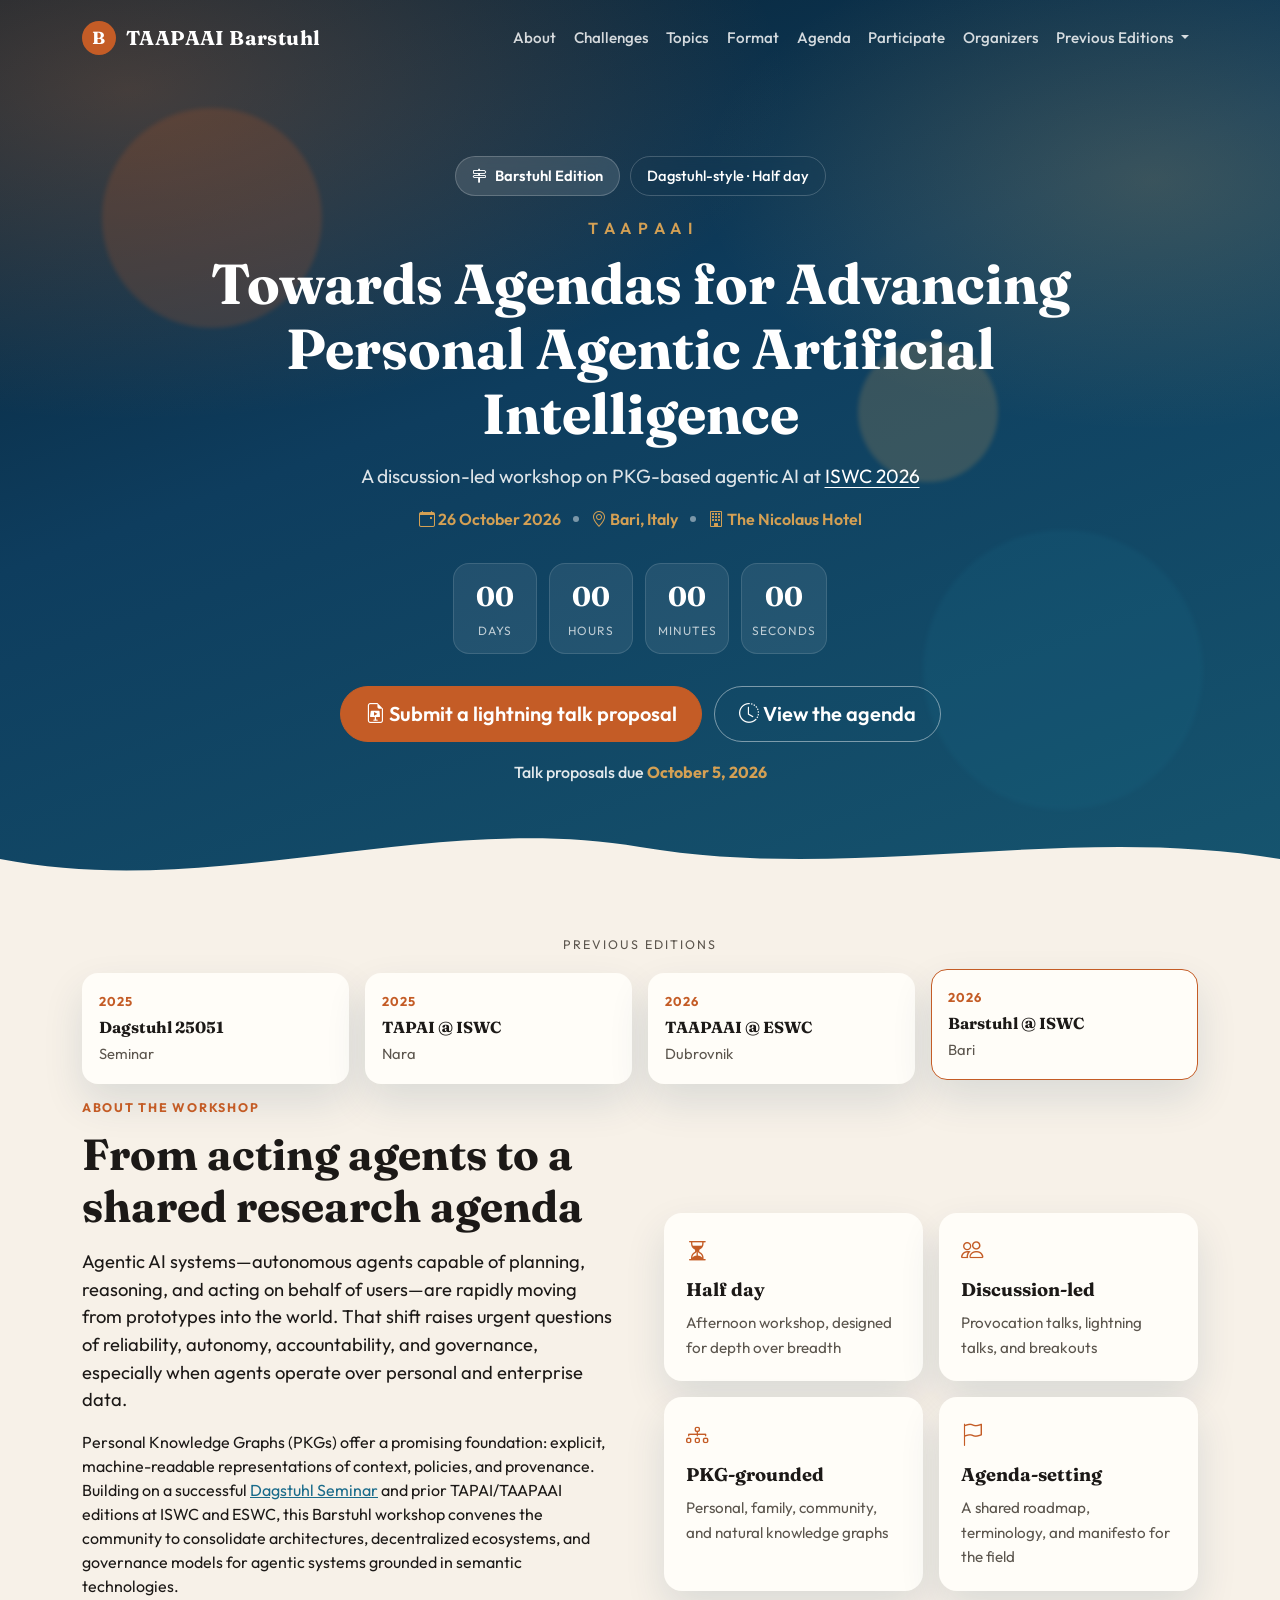
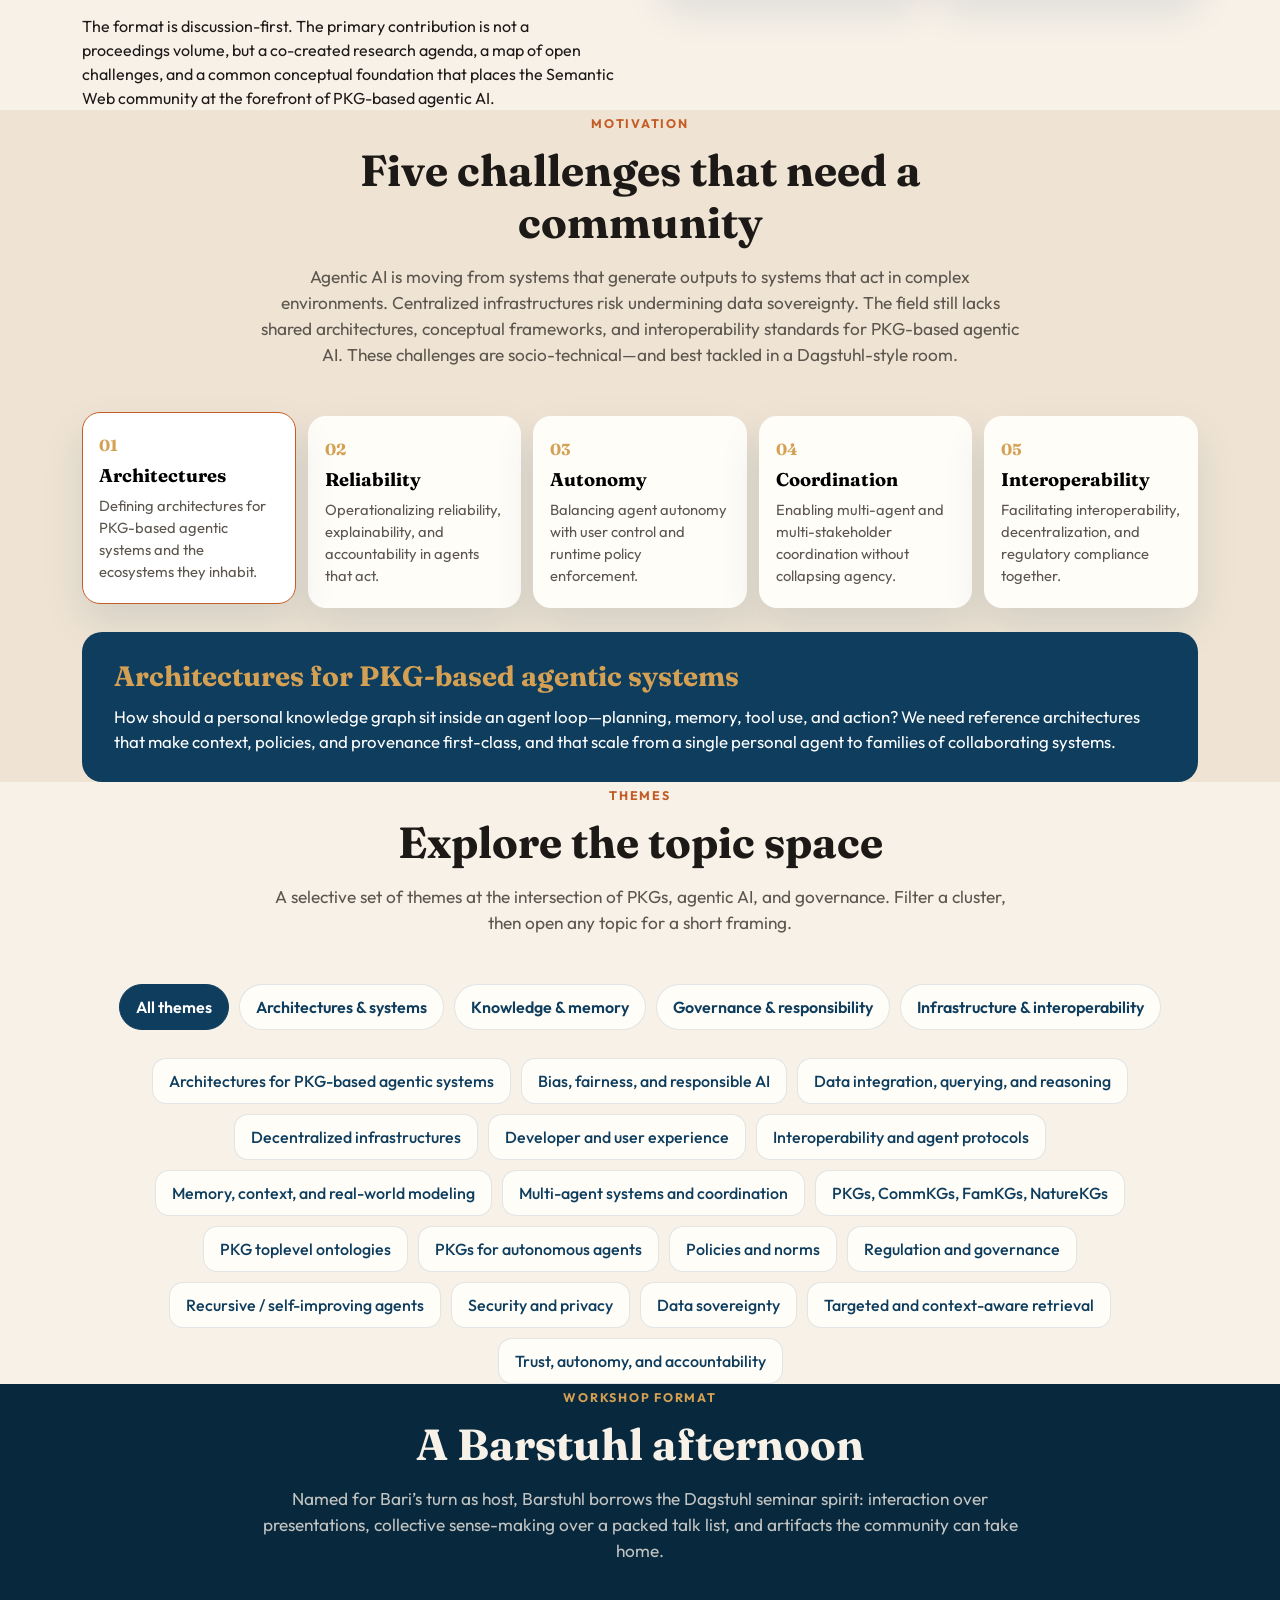
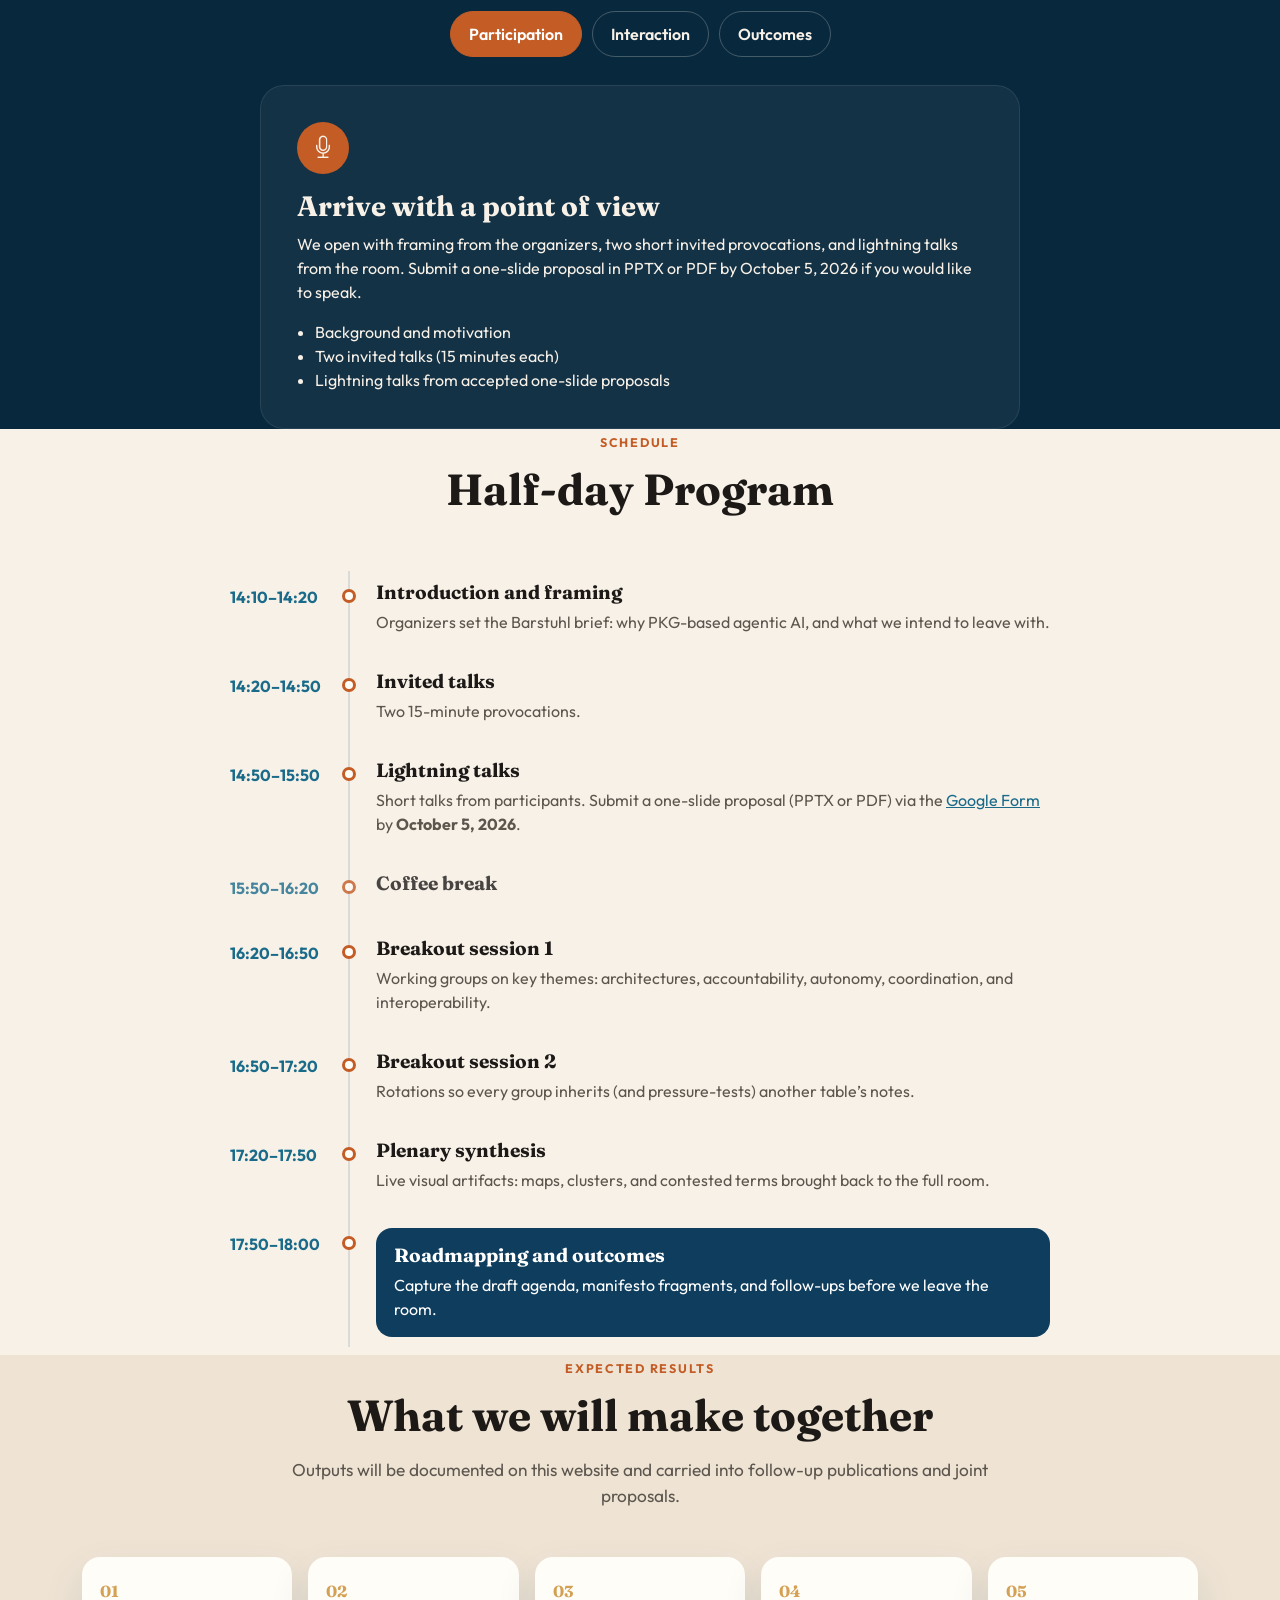
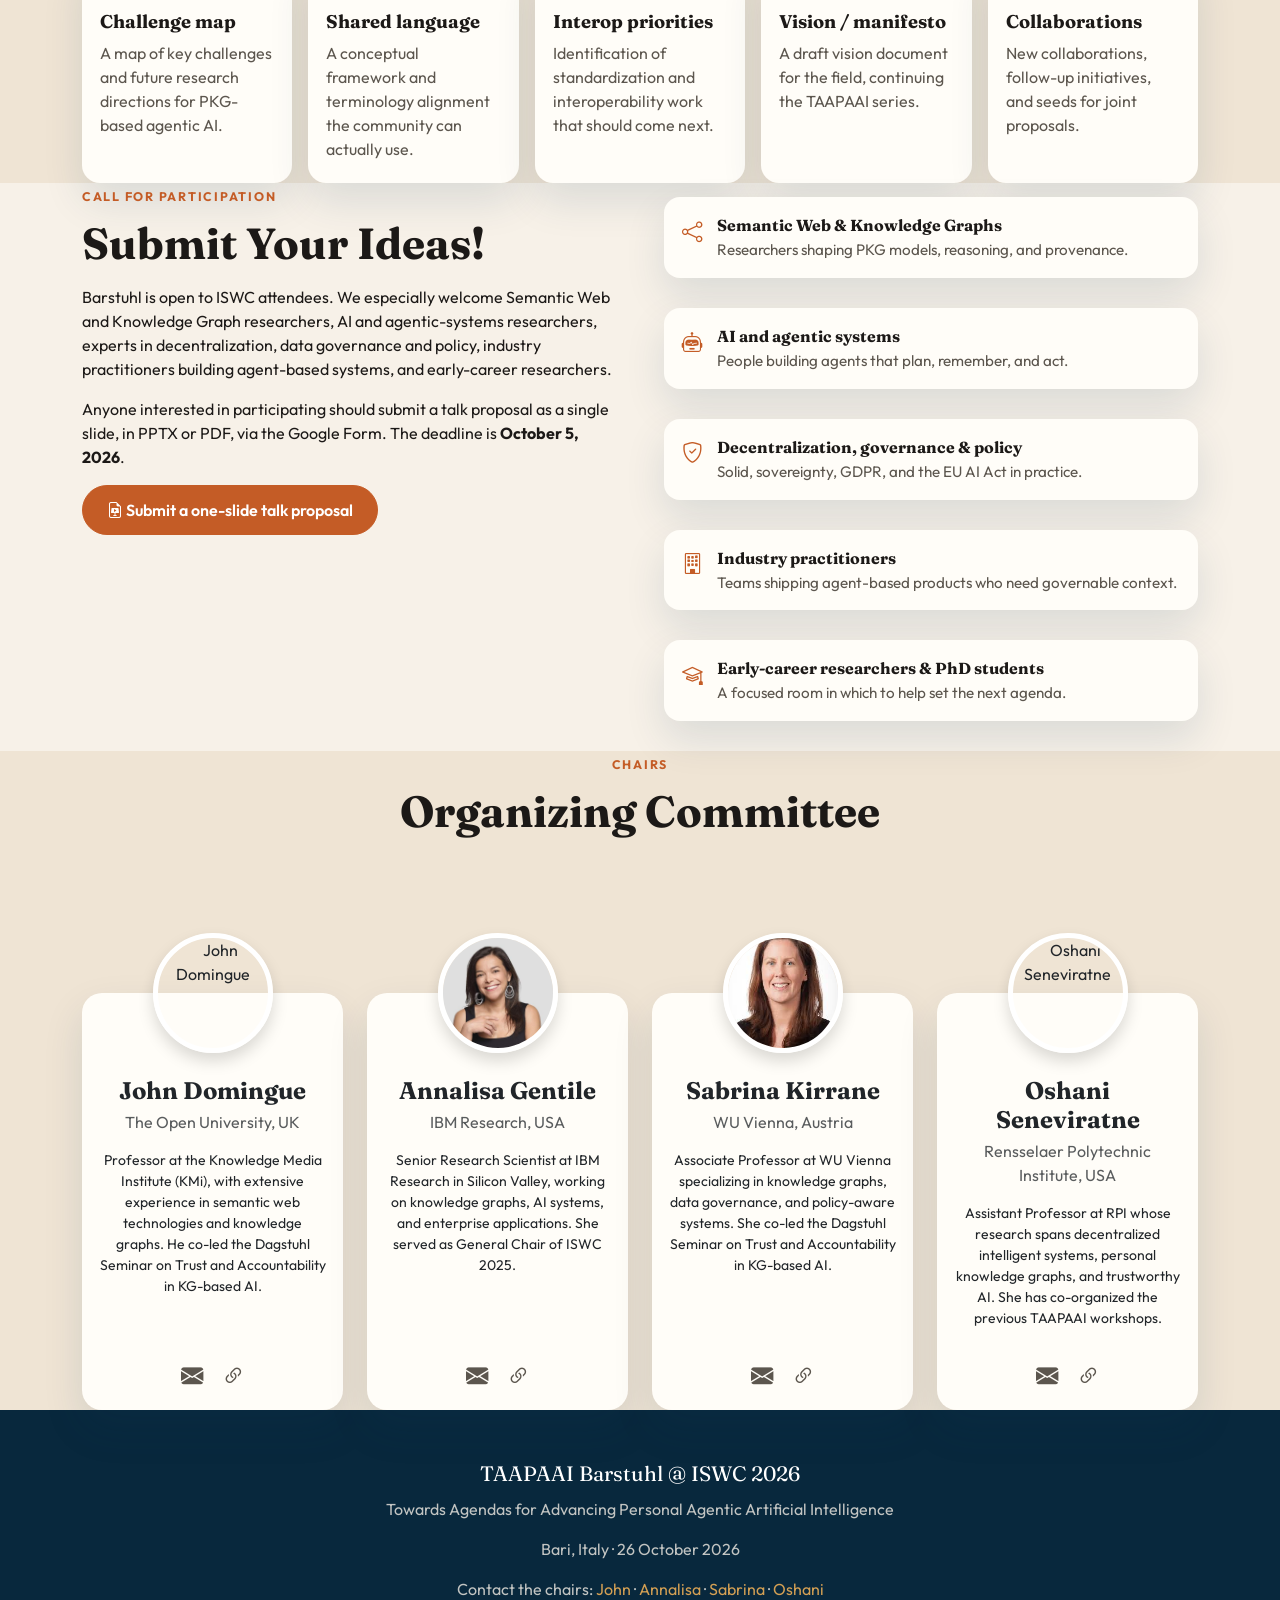
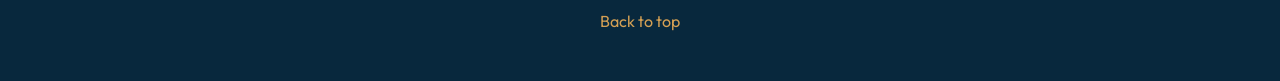
==== commit fd804c72: "Added Oct 5 as the deadline" ====
--- a/index.html
+++ b/index.html
@@ -82,6 +82,7 @@
                 <a href="https://forms.gle/3RbSn4VubdCEZkDB8" target="_blank" rel="noopener" class="btn btn-terracotta btn-lg"><i class="bi bi-file-earmark-slides"></i> Submit a lightning talk proposal</a>
                 <a href="#agenda" class="btn btn-ghost btn-lg"><i class="bi bi-clock-history"></i> View the agenda</a>
             </div>
+            <p class="hero-deadline">Talk proposals due <strong>October 5, 2026</strong></p>
         </div>
         <div class="hero-wave" aria-hidden="true">
             <svg viewBox="0 0 1440 120" preserveAspectRatio="none">
@@ -265,7 +266,7 @@
                     <article class="format-panel active" data-format="participation">
                         <div class="format-icon"><i class="bi bi-mic"></i></div>
                         <h3>Arrive with a point of view</h3>
-                        <p>We open with framing from the organizers, two short invited provocations, and lightning talks from the room. Submit a one-slide proposal in PPTX or PDF if you would like to speak.</p>
+                        <p>We open with framing from the organizers, two short invited provocations, and lightning talks from the room. Submit a one-slide proposal in PPTX or PDF by October 5, 2026 if you would like to speak.</p>
                         <ul>
                             <li>Background and motivation</li>
                             <li>Two invited talks (15 minutes each)</li>
@@ -323,7 +324,7 @@
                         <time>14:50–15:50</time>
                         <div>
                             <h3>Lightning talks</h3>
-                            <p>Short talks from participants. Submit a one-slide proposal (PPTX or PDF) via the <a href="https://forms.gle/3RbSn4VubdCEZkDB8" target="_blank" rel="noopener">Google Form</a>.</p>
+                            <p>Short talks from participants. Submit a one-slide proposal (PPTX or PDF) via the <a href="https://forms.gle/3RbSn4VubdCEZkDB8" target="_blank" rel="noopener">Google Form</a> by <strong>October 5, 2026</strong>.</p>
                         </div>
                     </article>
                     <article class="agenda-row break">
@@ -409,7 +410,7 @@
                         <div class="section-kicker">Call for participation</div>
                         <h2 class="section-heading">Submit Your Ideas!</h2>
                         <p>Barstuhl is open to ISWC attendees. We especially welcome Semantic Web and Knowledge Graph researchers, AI and agentic-systems researchers, experts in decentralization, data governance and policy, industry practitioners building agent-based systems, and early-career researchers.</p>
-                        <p>Anyone interested in participating should submit a talk proposal as a single slide, in PPTX or PDF, via the Google Form.</p>
+                        <p>Anyone interested in participating should submit a talk proposal as a single slide, in PPTX or PDF, via the Google Form. The deadline is <strong>October 5, 2026</strong>.</p>
                         <a class="btn btn-terracotta" href="https://forms.gle/3RbSn4VubdCEZkDB8" target="_blank" rel="noopener">
                             <i class="bi bi-file-earmark-slides"></i> Submit a one-slide talk proposal
                         </a>
--- a/style.css
+++ b/style.css
@@ -296,6 +296,16 @@
     flex-wrap: wrap;
 }
 
+.hero-deadline {
+    margin: 18px 0 0;
+    color: rgba(255, 255, 255, 0.88);
+    font-weight: 500;
+}
+
+.hero-deadline strong {
+    color: var(--gold);
+}
+
 .btn-terracotta {
     background: var(--terracotta);
     border: 1px solid var(--terracotta);
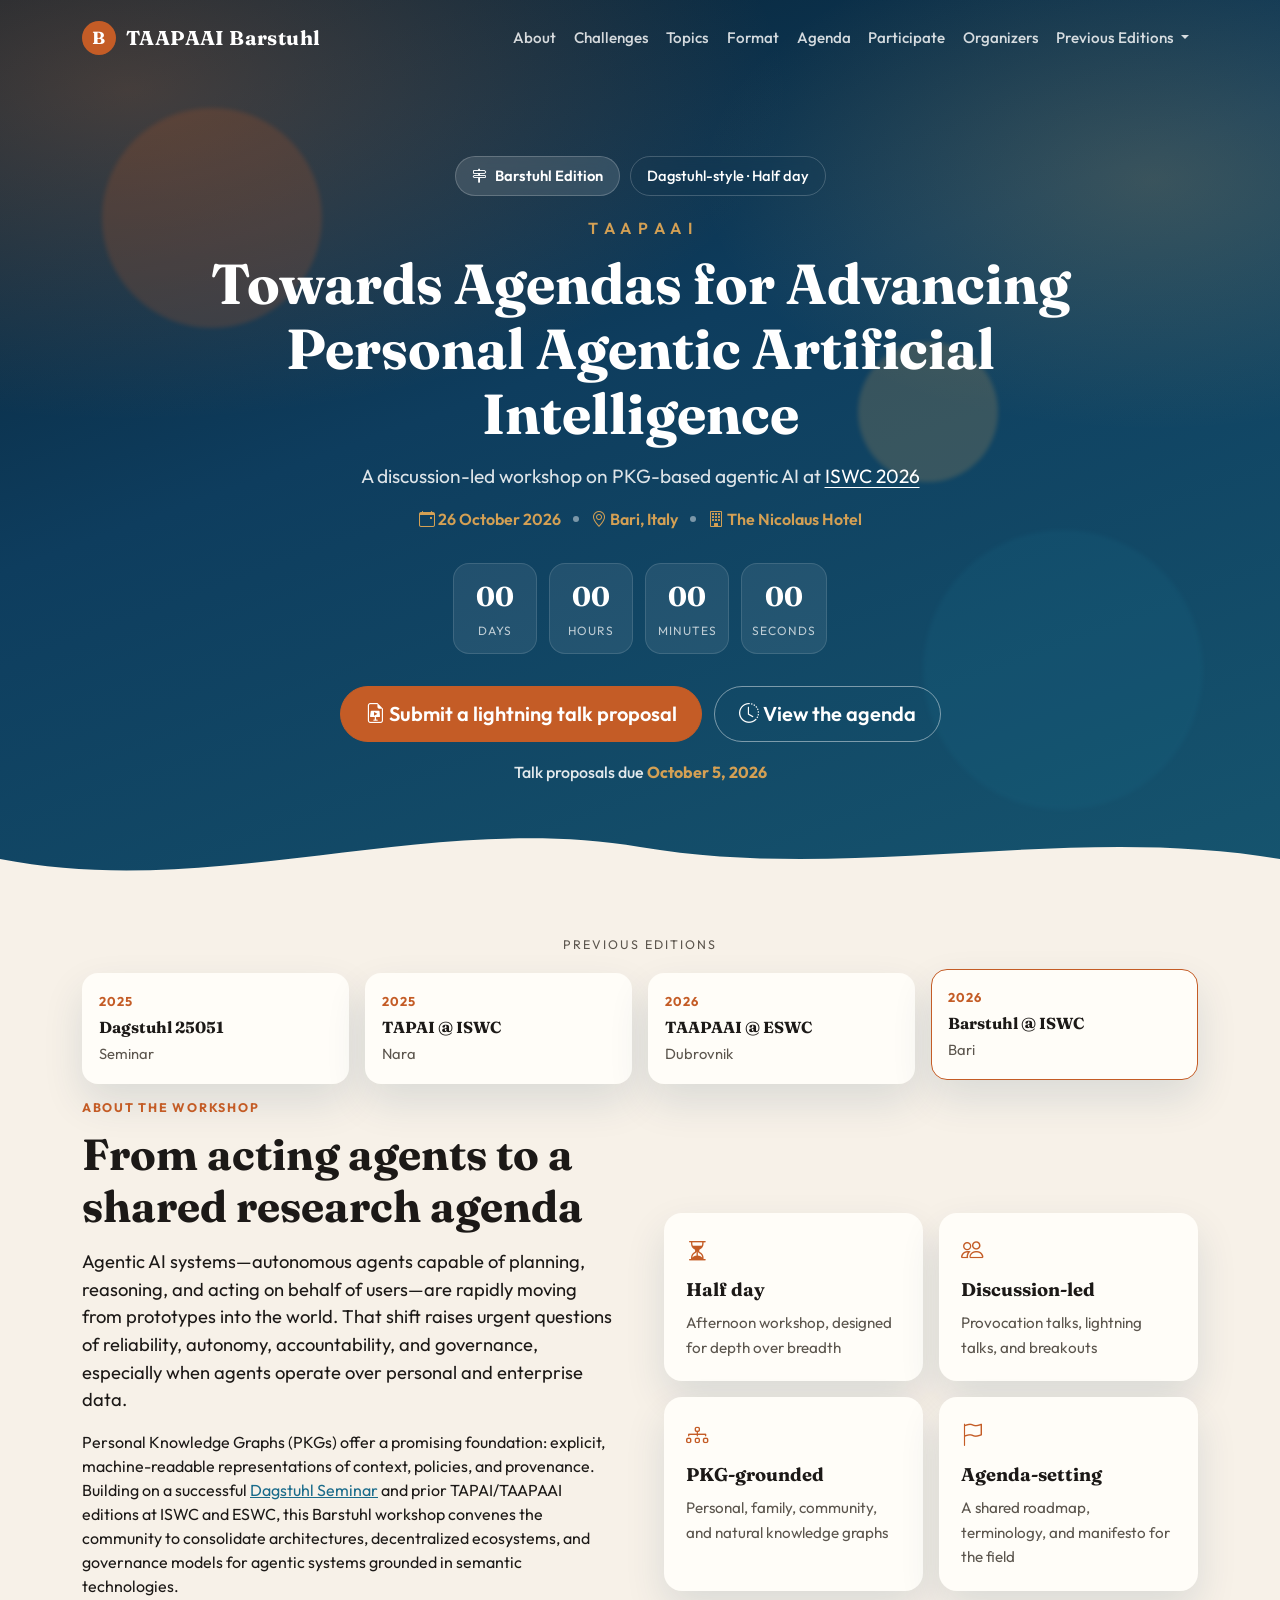
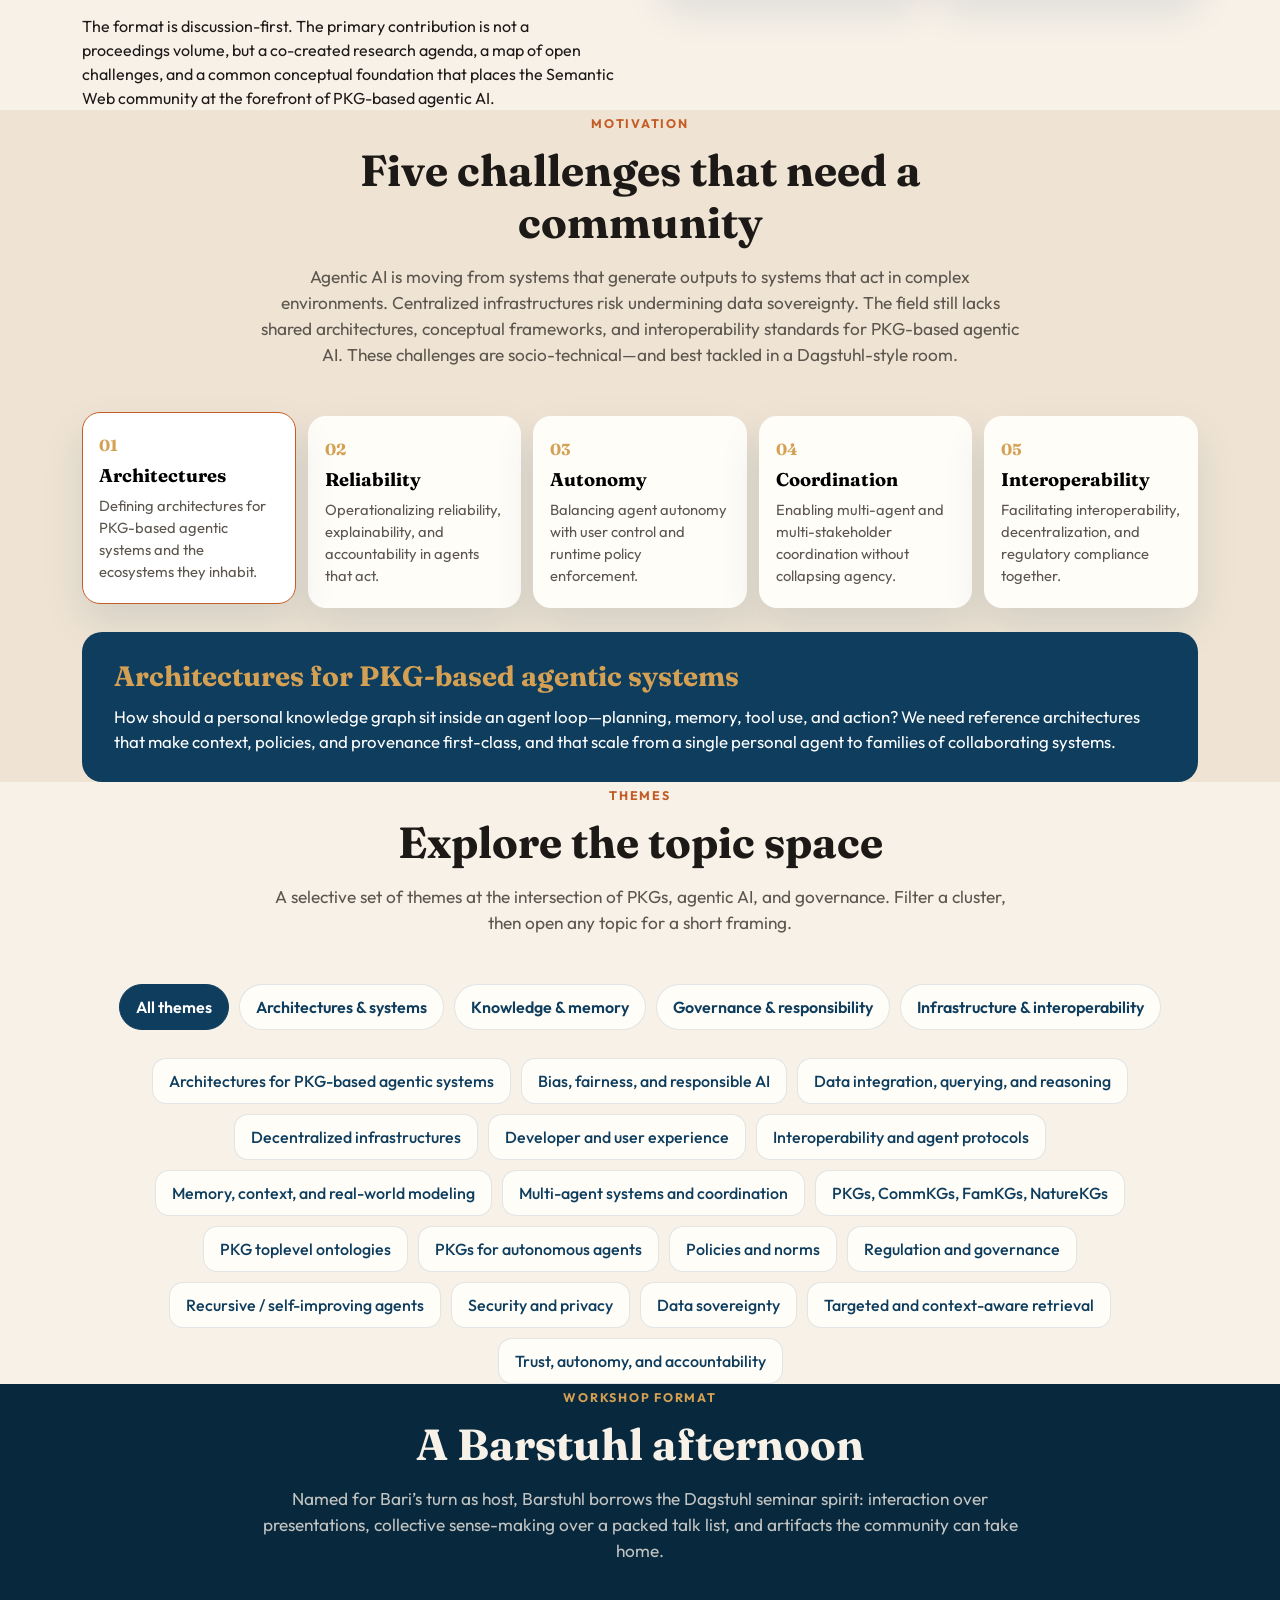
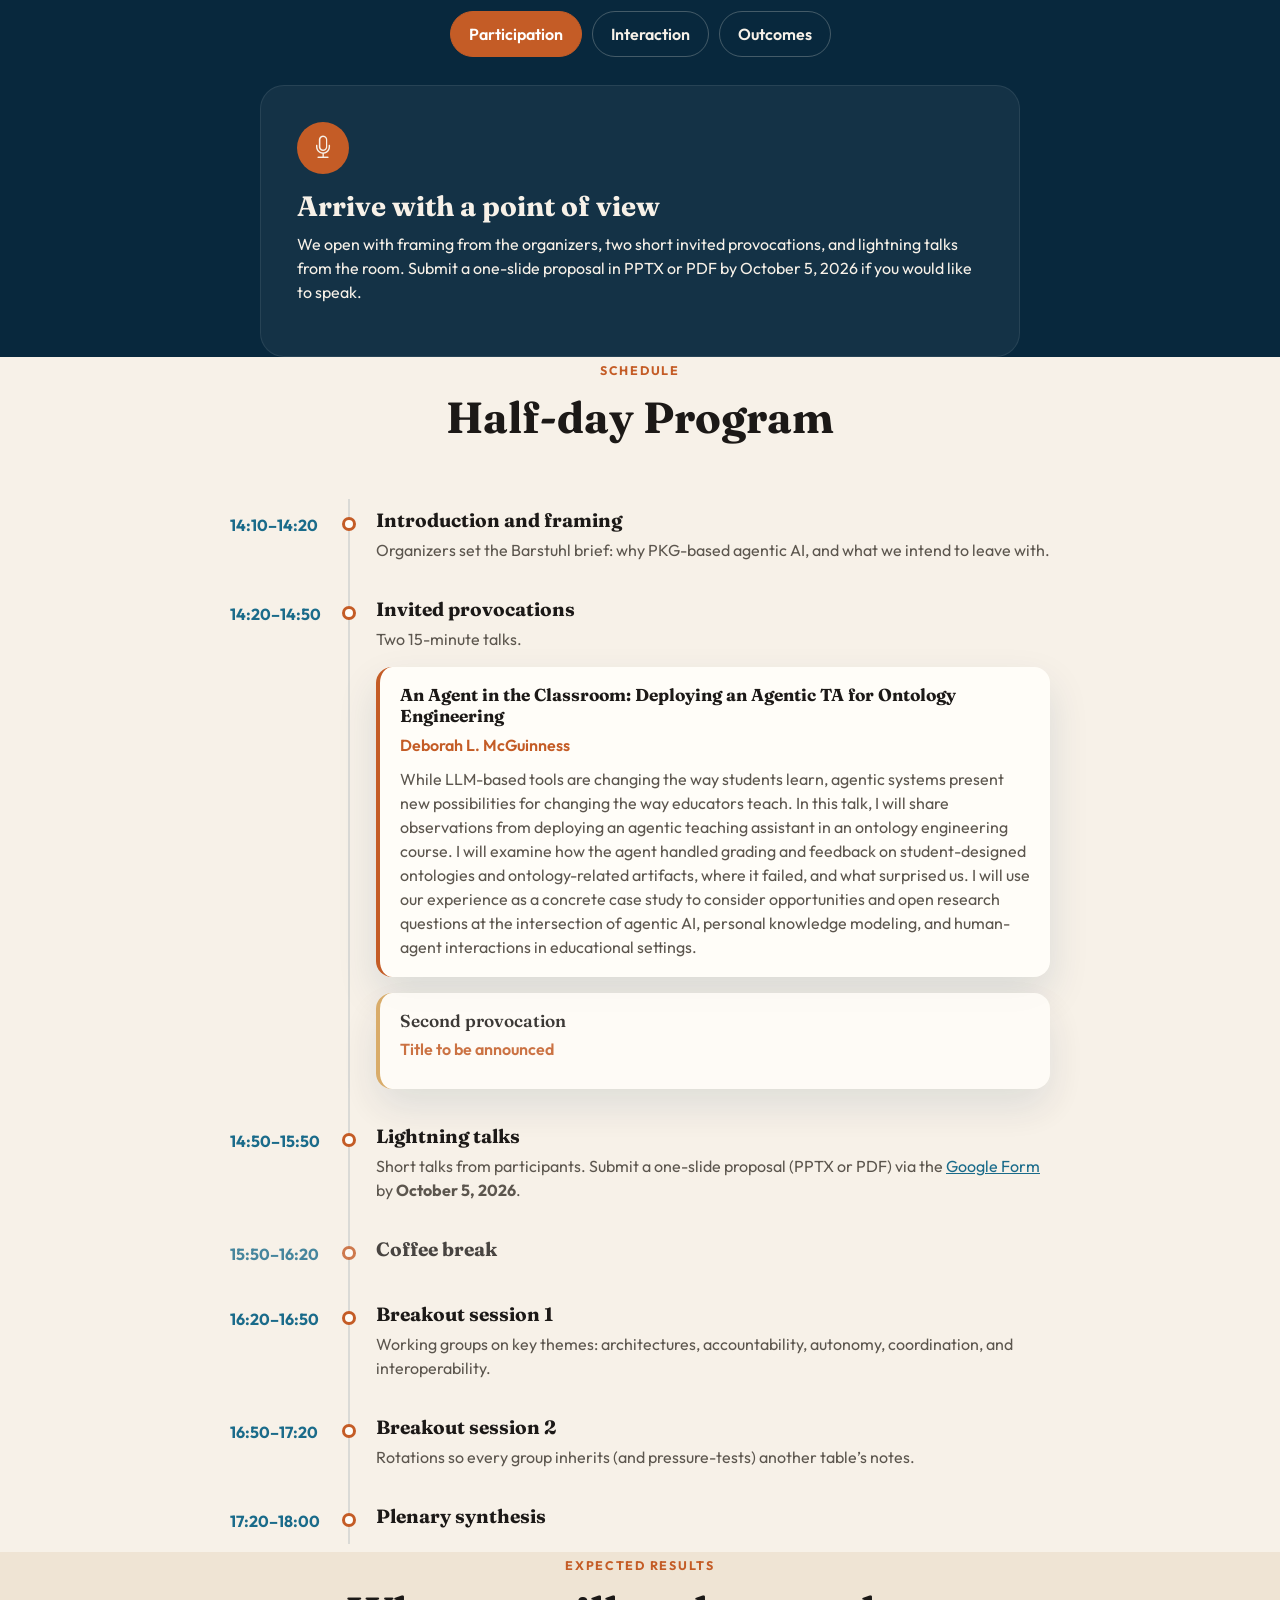
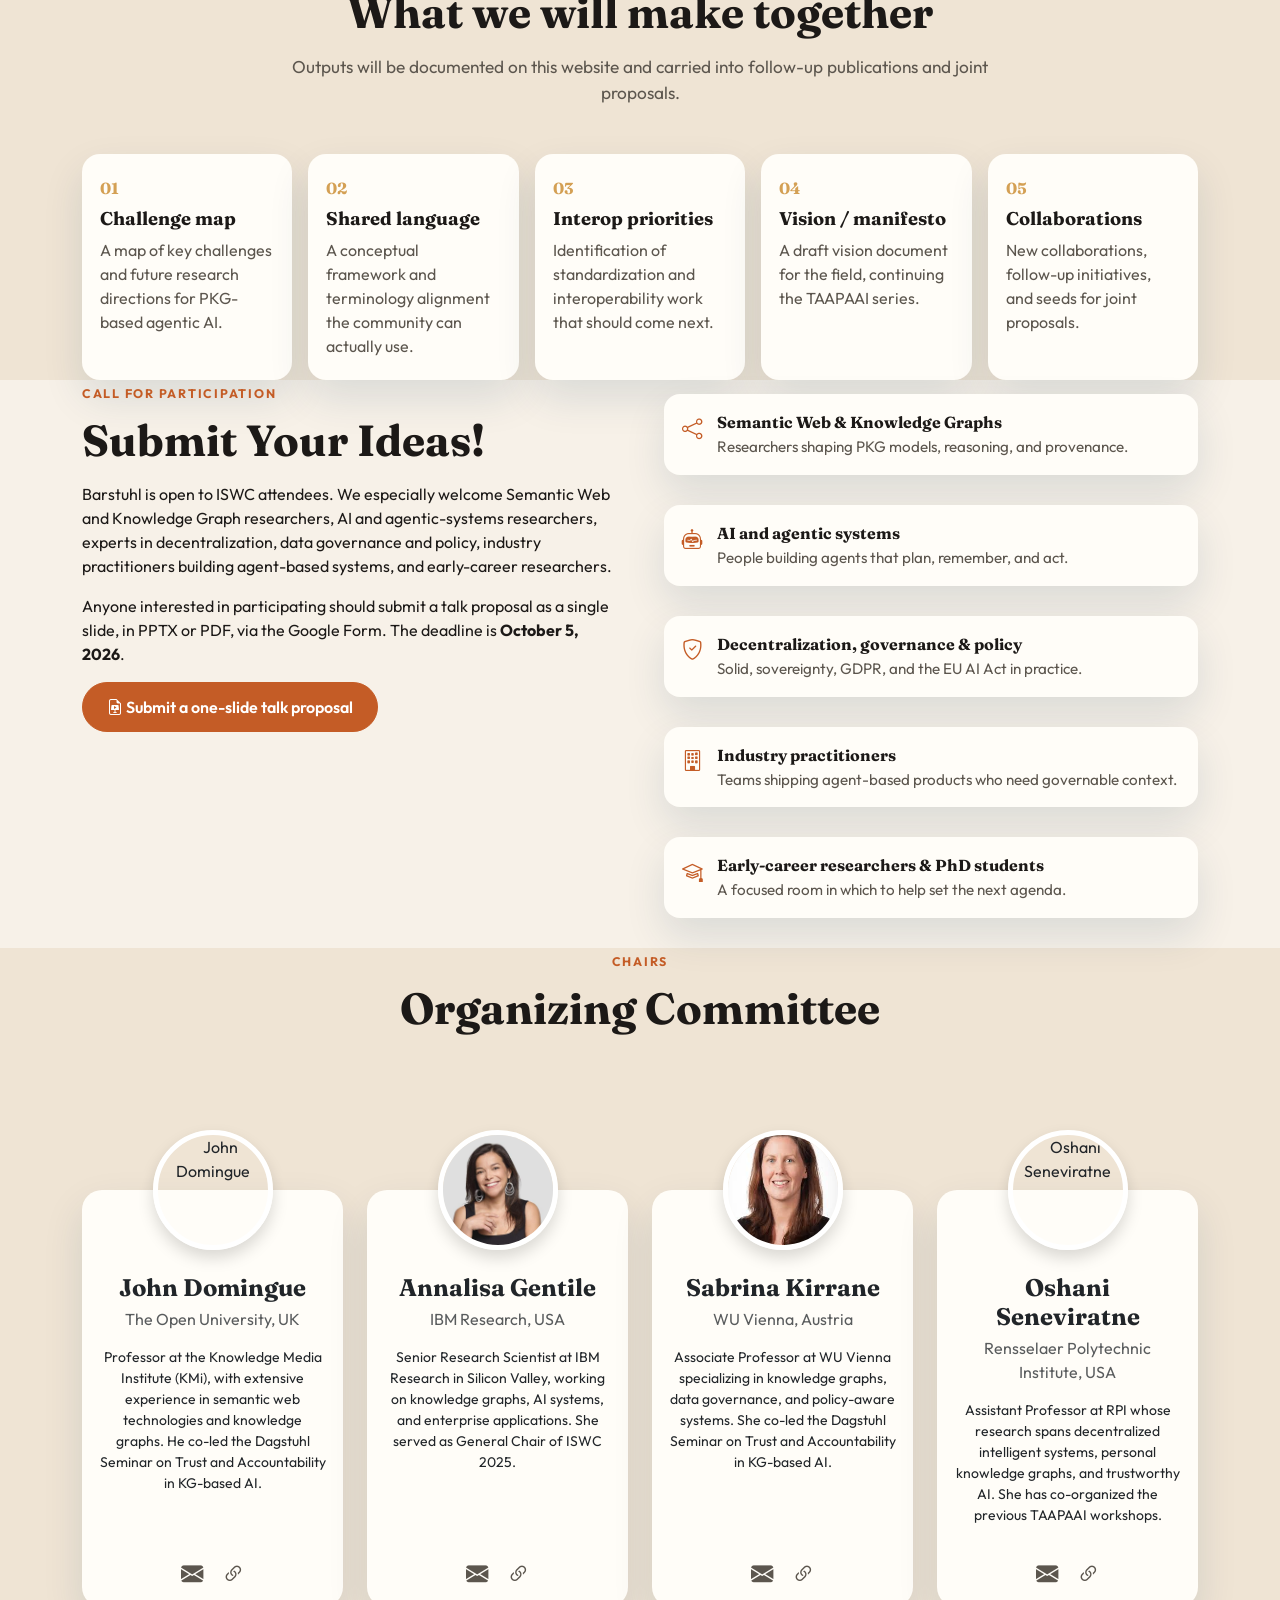
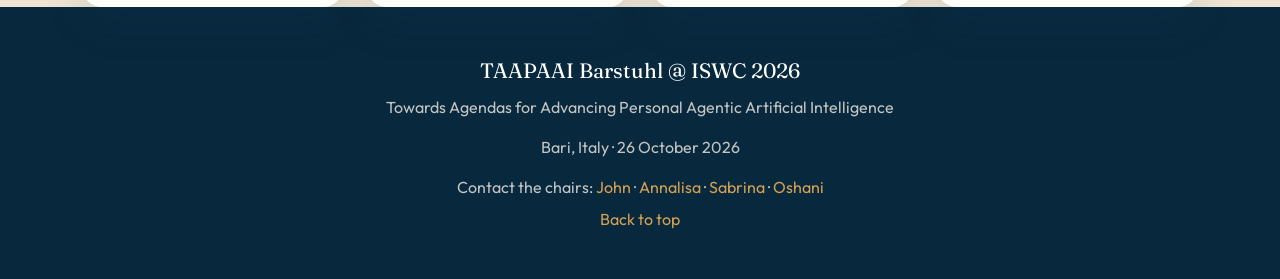
==== commit a33611e3: "Added Deborah's talk information" ====
--- a/index.html
+++ b/index.html
@@ -267,16 +267,11 @@
                         <div class="format-icon"><i class="bi bi-mic"></i></div>
                         <h3>Arrive with a point of view</h3>
                         <p>We open with framing from the organizers, two short invited provocations, and lightning talks from the room. Submit a one-slide proposal in PPTX or PDF by October 5, 2026 if you would like to speak.</p>
-                        <ul>
-                            <li>Background and motivation</li>
-                            <li>Two invited talks (15 minutes each)</li>
-                            <li>Lightning talks from accepted one-slide proposals</li>
-                        </ul>
+                        
                     </article>
                     <article class="format-panel" data-format="interaction">
                         <div class="format-icon"><i class="bi bi-arrow-repeat"></i></div>
-                        <h3>Thi
-                            nk together, then rotate</h3>
+                        <h3>Think together, then rotate</h3>
                         <p>Thematic breakouts and a rotating discussion groups let mixed groups of Semantic Web, AI, policy, and industry voices work the same questions from different angles, then reconvene.</p>
                         <ul>
                             <li>Thematic breakout sessions</li>
@@ -316,8 +311,17 @@
                     <article class="agenda-row">
                         <time>14:20–14:50</time>
                         <div>
-                            <h3>Invited talks</h3>
-                            <p>Two 15-minute provocations.</p>
+                            <h3>Invited provocations</h3>
+                            <p>Two 15-minute talks.</p>
+                            <div class="provocation">
+                                <h4>An Agent in the Classroom: Deploying an Agentic TA for Ontology Engineering</h4>
+                                <p class="speaker-line">Deborah L. McGuinness</p>
+                                <p>While LLM-based tools are changing the way students learn, agentic systems present new possibilities for changing the way educators teach. In this talk, I will share observations from deploying an agentic teaching assistant in an ontology engineering course. I will examine how the agent handled grading and feedback on student-designed ontologies and ontology-related artifacts, where it failed, and what surprised us. I will use our experience as a concrete case study to consider opportunities and open research questions at the intersection of agentic AI, personal knowledge modeling, and human-agent interactions in educational settings.</p>
+                            </div>
+                            <div class="provocation tba">
+                                <h4>Second provocation</h4>
+                                <p class="speaker-line">Title to be announced</p>
+                            </div>
                         </div>
                     </article>
                     <article class="agenda-row">
@@ -349,18 +353,12 @@
                         </div>
                     </article>
                     <article class="agenda-row">
-                        <time>17:20–17:50</time>
+                        <time>17:20–18:00</time>
                         <div>
                             <h3>Plenary synthesis</h3>
-                            <p>Live visual artifacts: maps, clusters, and contested terms brought back to the full room.</p>
-                        </div>
-                    </article>
-                    <article class="agenda-row highlight">
-                        <time>17:50–18:00</time>
-                        <div>
-                            <h3>Roadmapping and outcomes</h3>
-                            <p>Capture the draft agenda, manifesto fragments, and follow-ups before we leave the room.</p>
-                        </div>
+                            <p></p>
+                        </div>
+                    </article>
                     </article>
                 </div>
             </div>
--- a/style.css
+++ b/style.css
@@ -763,6 +763,40 @@
     color: var(--muted);
 }
 
+.provocation {
+    margin-top: 16px;
+    background: var(--card);
+    border-radius: 16px;
+    padding: 18px 20px;
+    border-left: 4px solid var(--terracotta);
+    box-shadow: var(--shadow);
+}
+
+.provocation h4 {
+    font-size: 1.08rem;
+    margin: 0 0 6px;
+    color: var(--ink);
+}
+
+.provocation .speaker-line {
+    color: var(--terracotta) !important;
+    font-weight: 600;
+    margin-bottom: 10px !important;
+}
+
+.provocation p {
+    color: var(--muted);
+}
+
+.provocation.tba {
+    border-left-color: var(--gold);
+    opacity: 0.85;
+}
+
+.provocation.tba h4 {
+    font-weight: 600;
+}
+
 .outcome-grid {
     display: grid;
     grid-template-columns: repeat(5, 1fr);
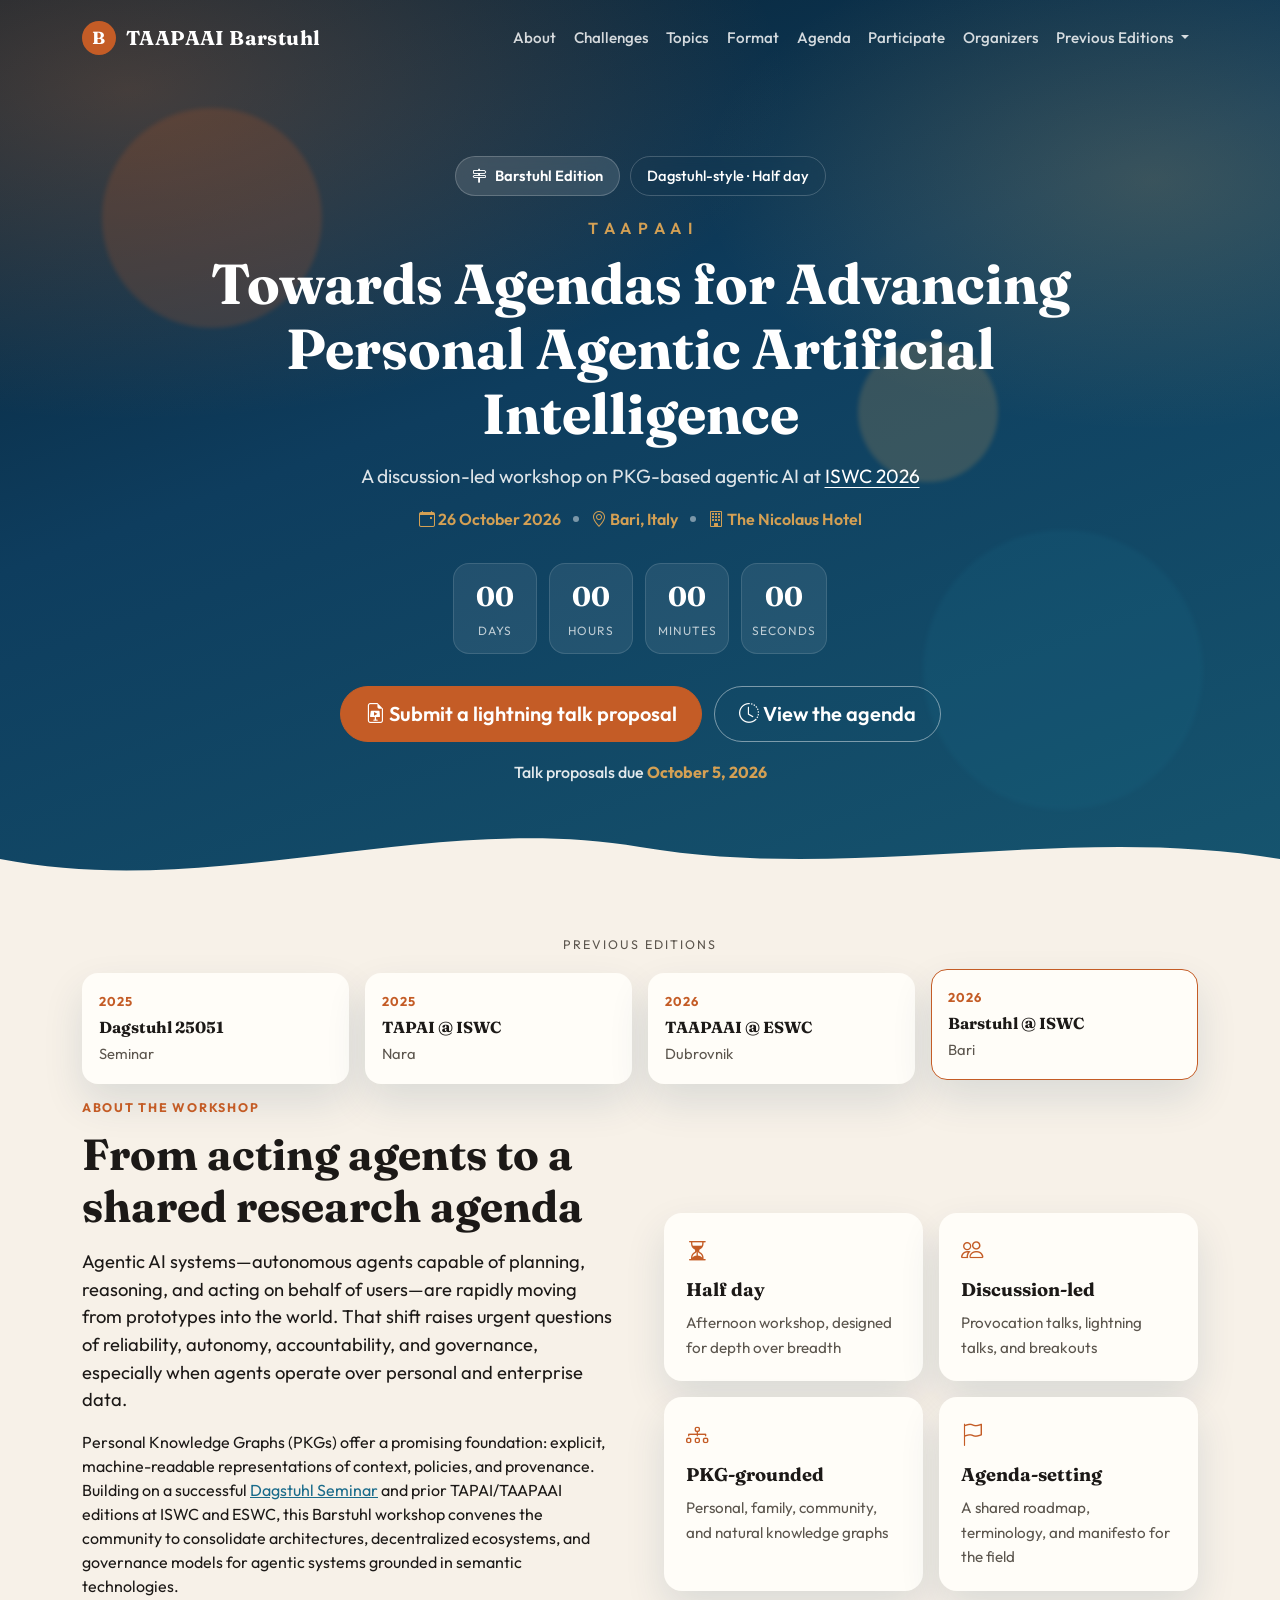
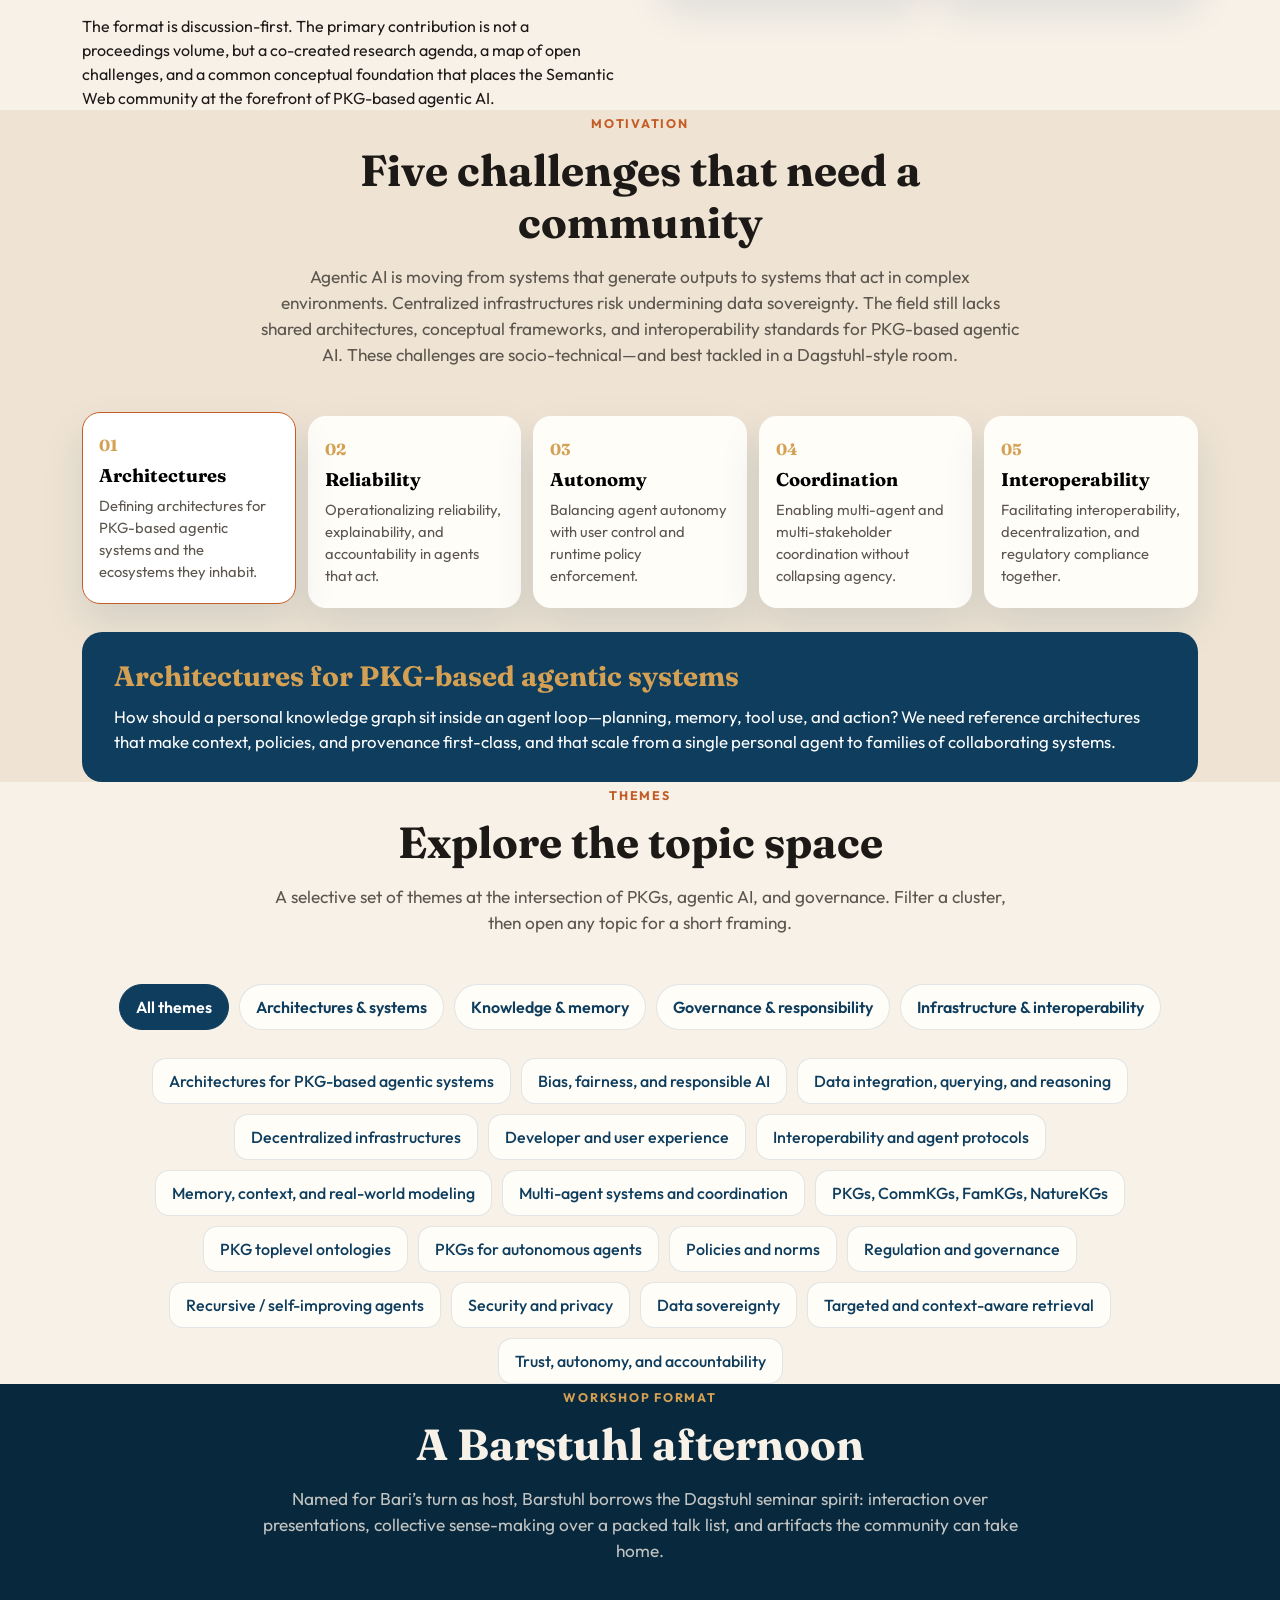
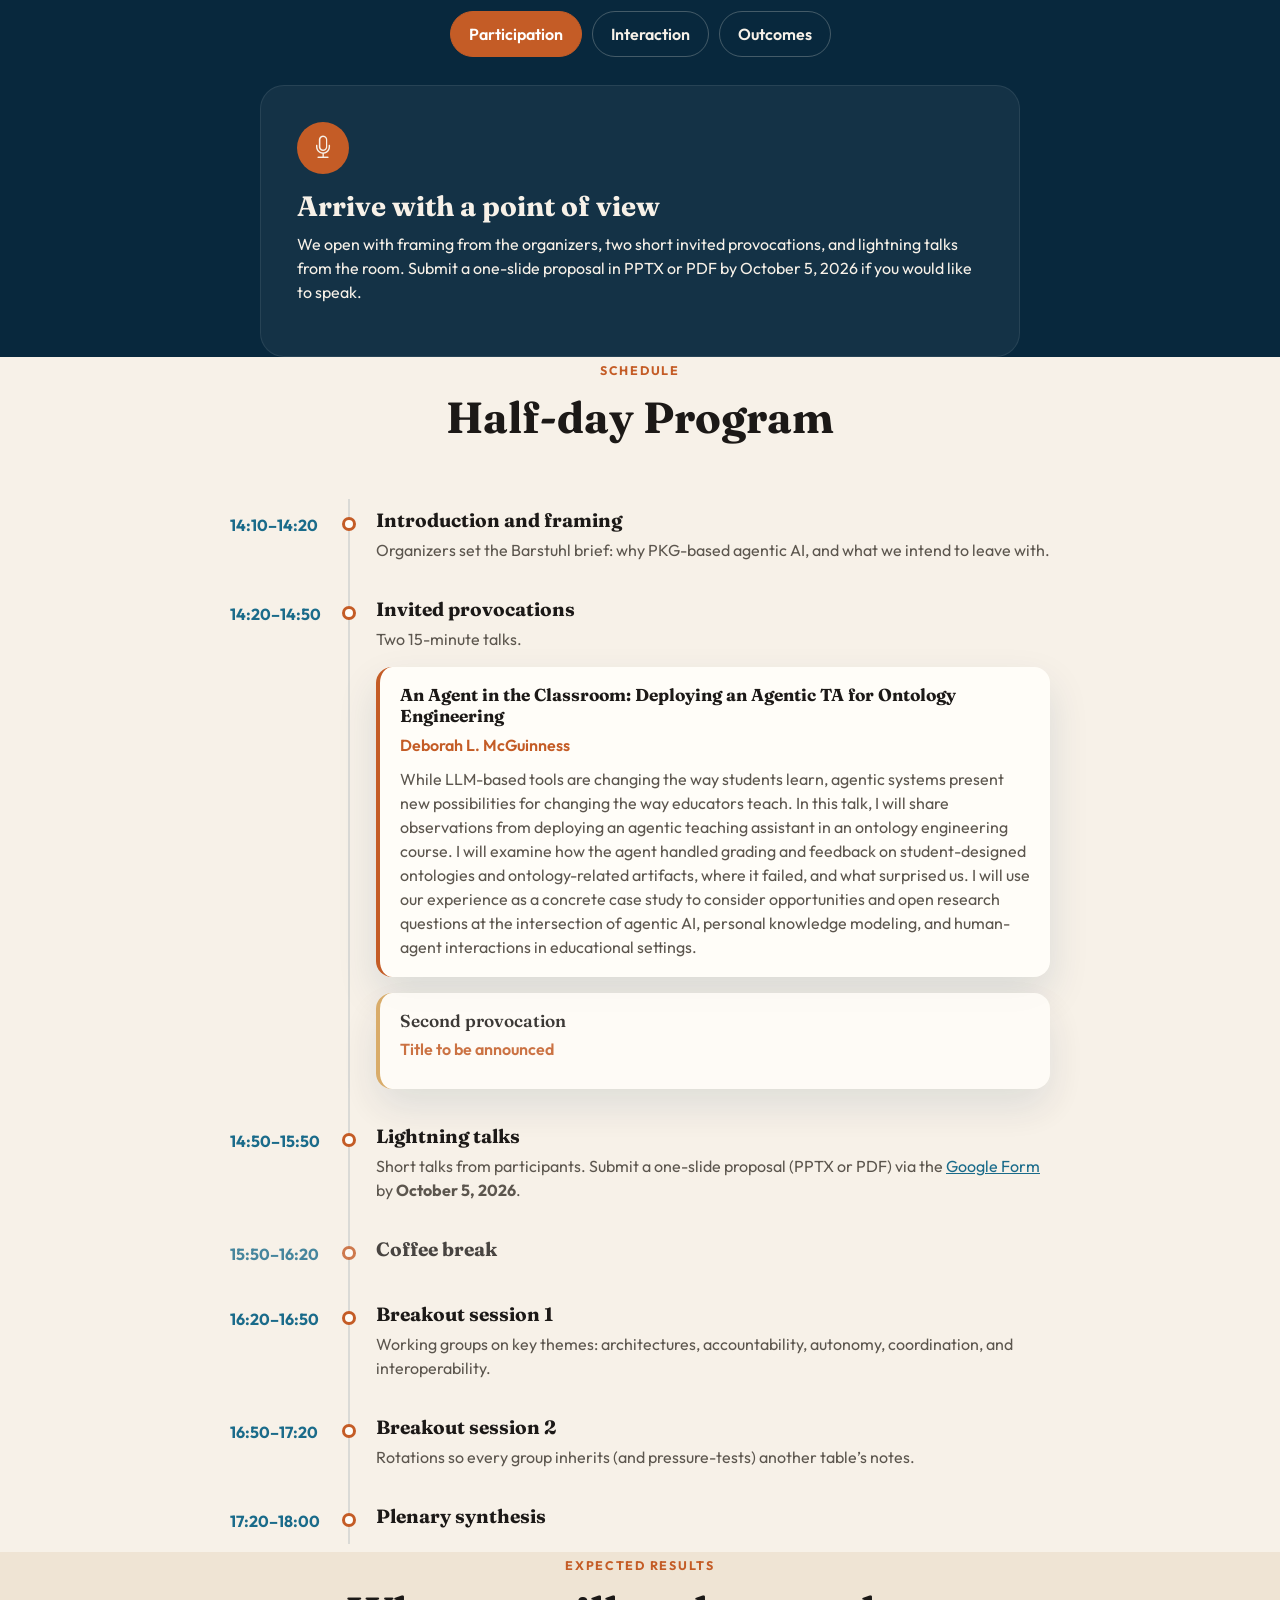
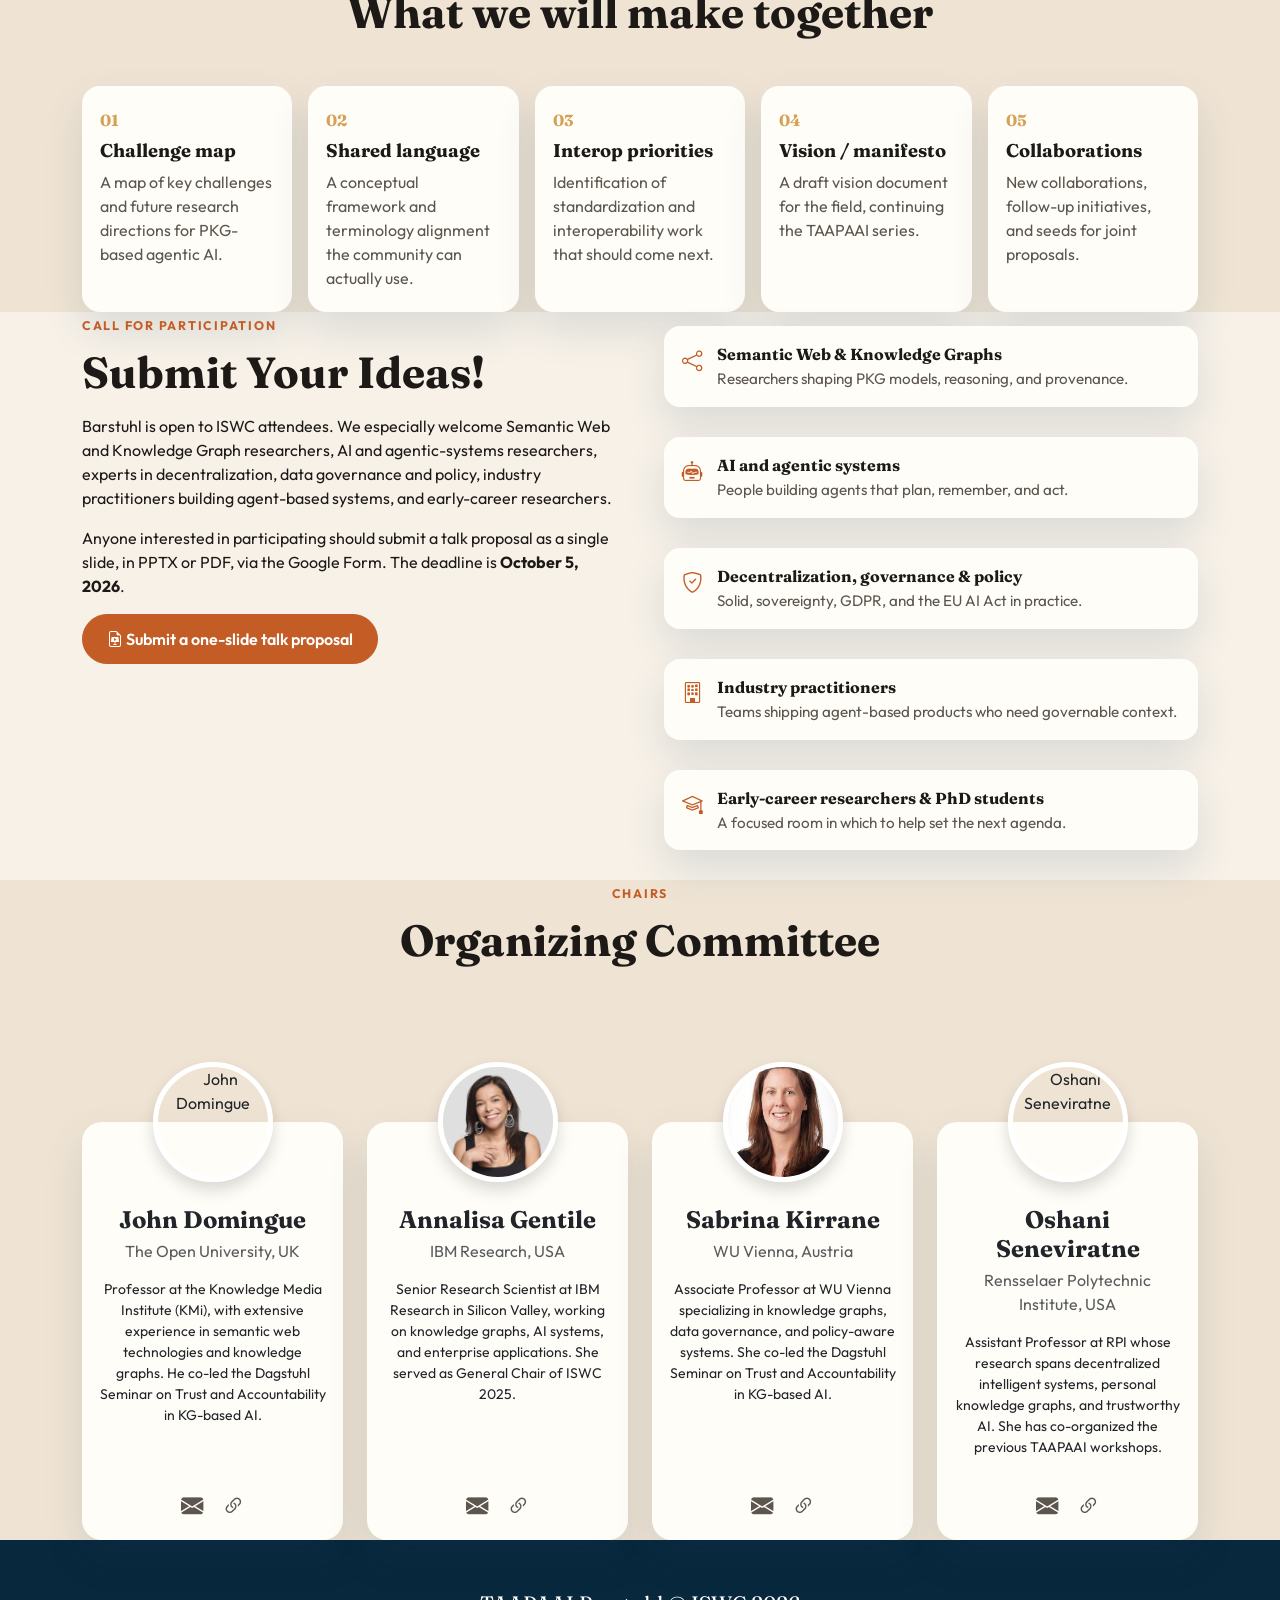
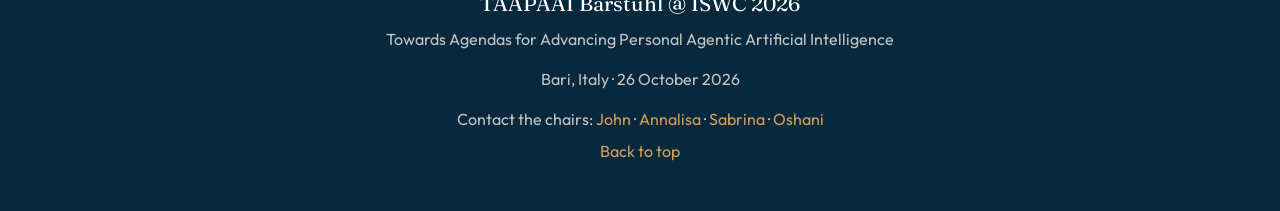
==== commit c87a28b3: "removed the section intro" ====
--- a/index.html
+++ b/index.html
@@ -369,7 +369,7 @@
                 <div class="section-title text-center reveal">
                     <div class="section-kicker">Expected results</div>
                     <h2 class="section-heading">What we will make together</h2>
-                    <p class="section-intro">Outputs will be documented on this website and carried into follow-up publications and joint proposals.</p>
+                    
                 </div>
                 <div class="outcome-grid">
                     <article class="outcome-card">
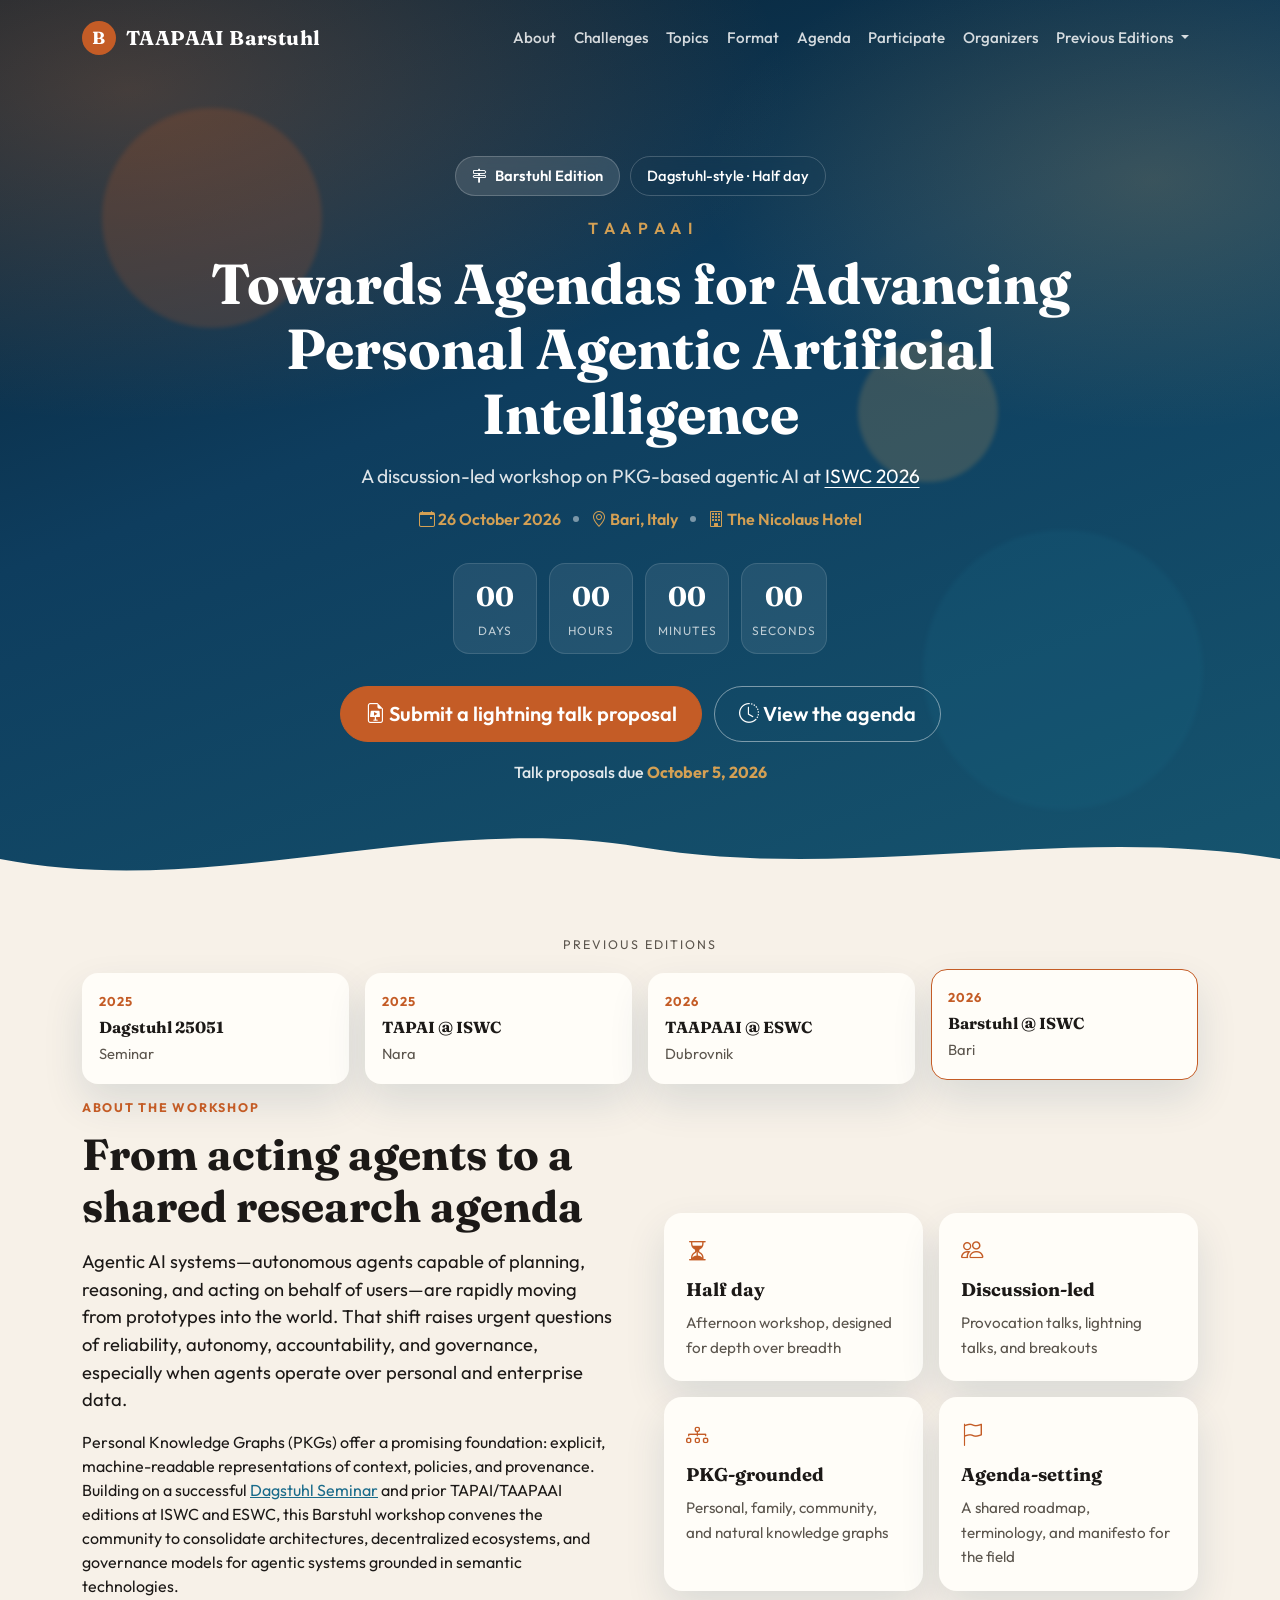
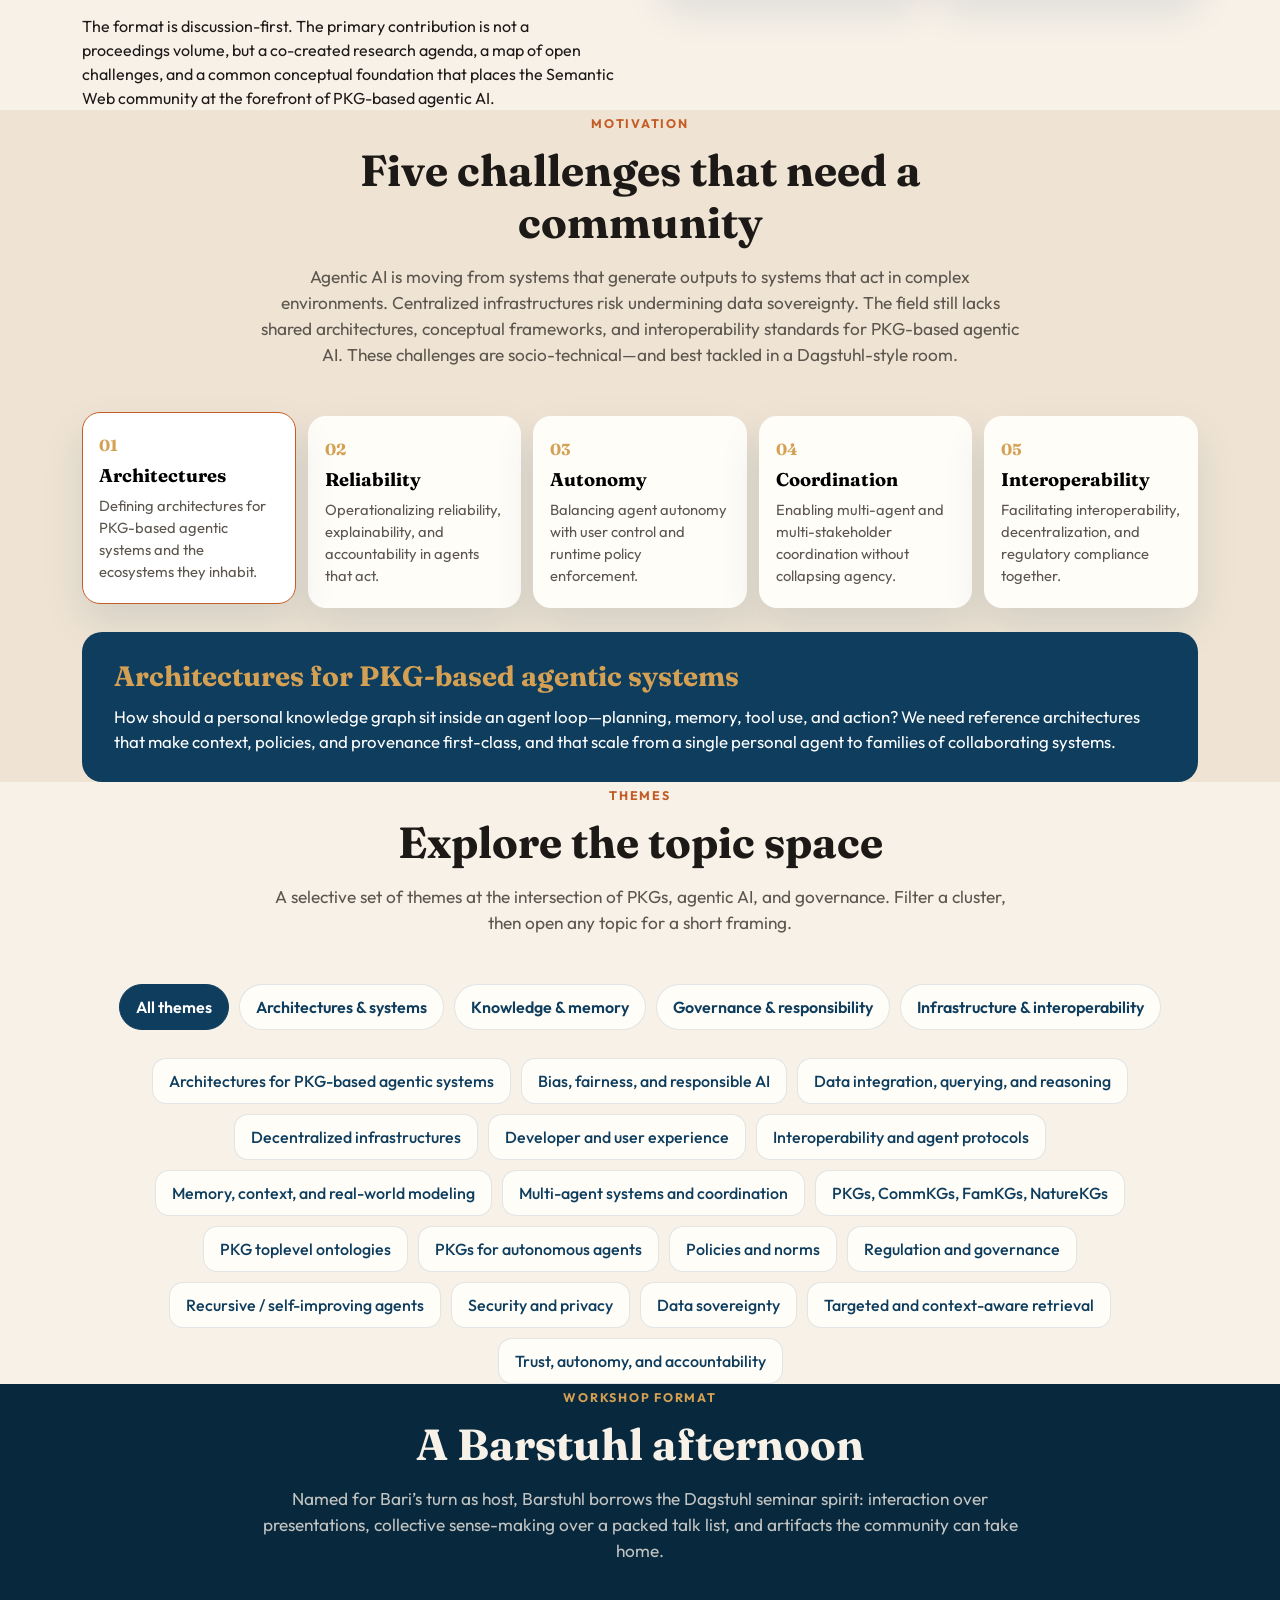
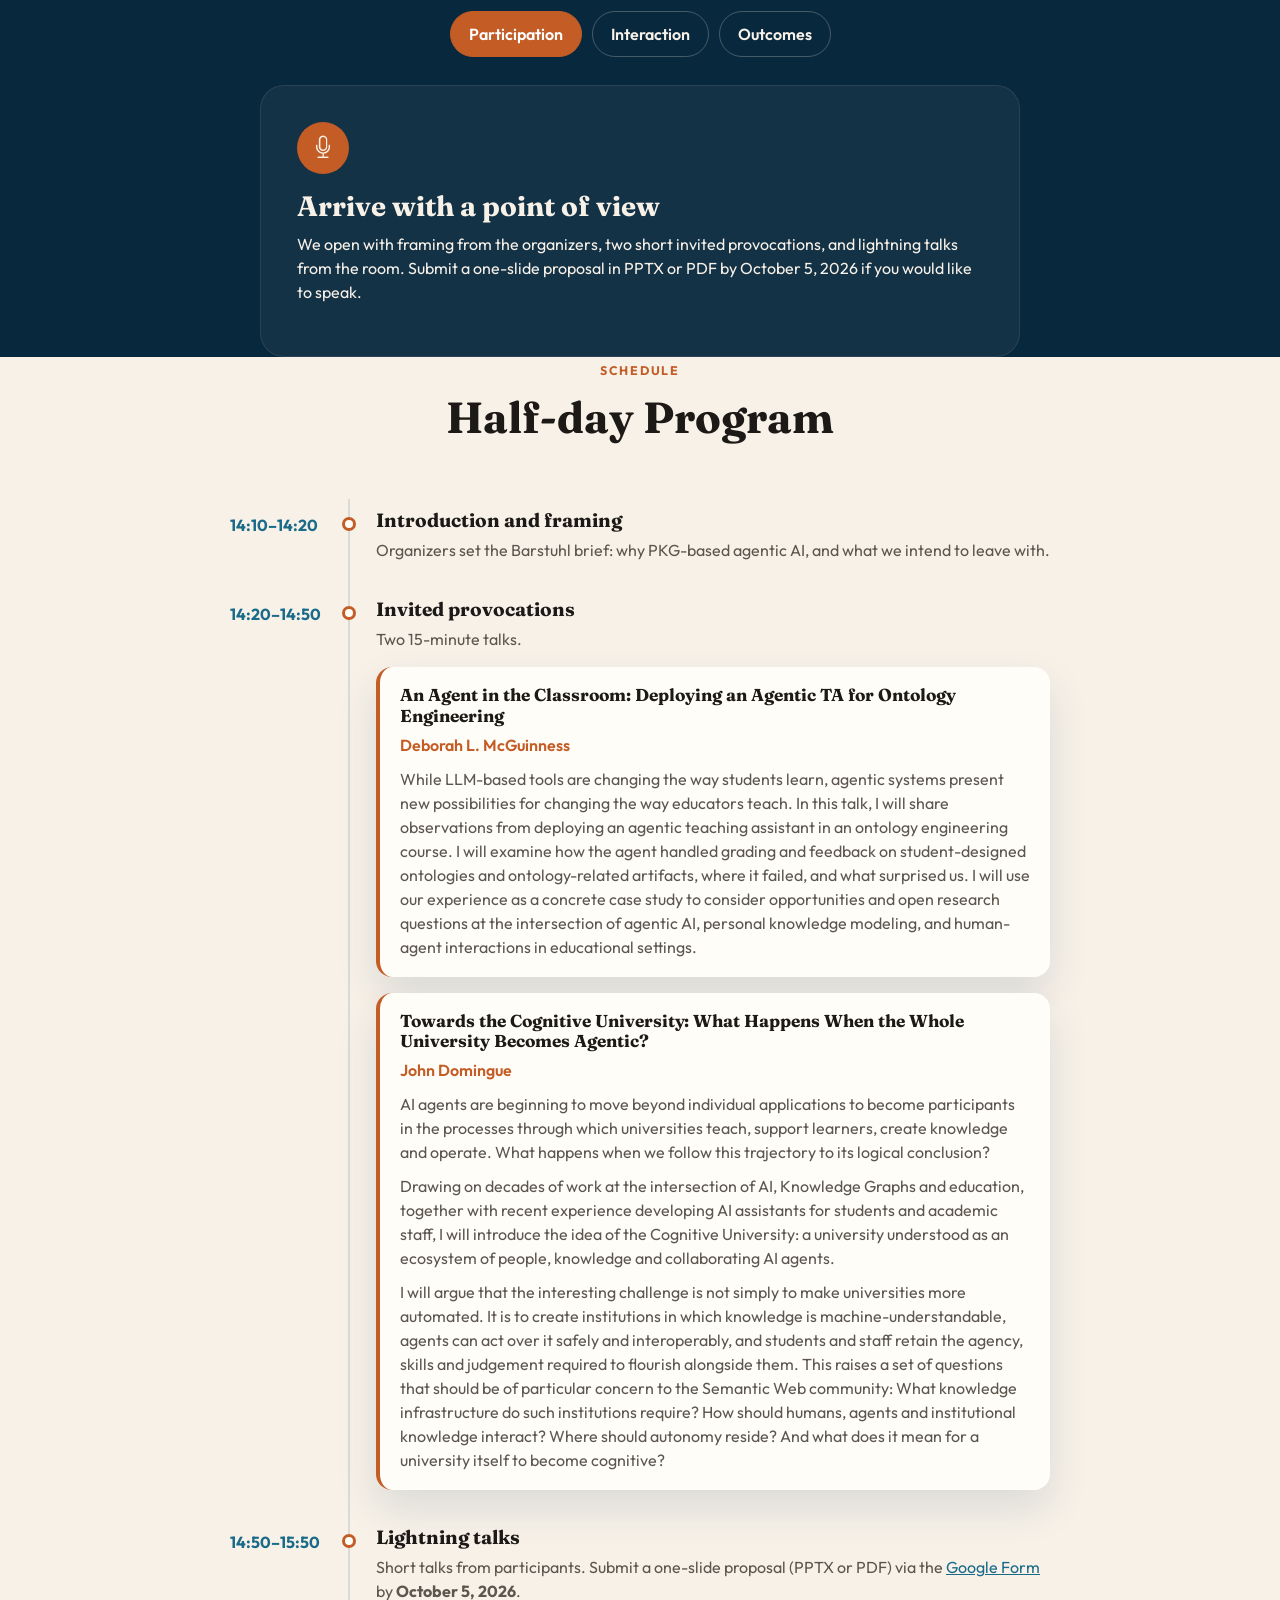
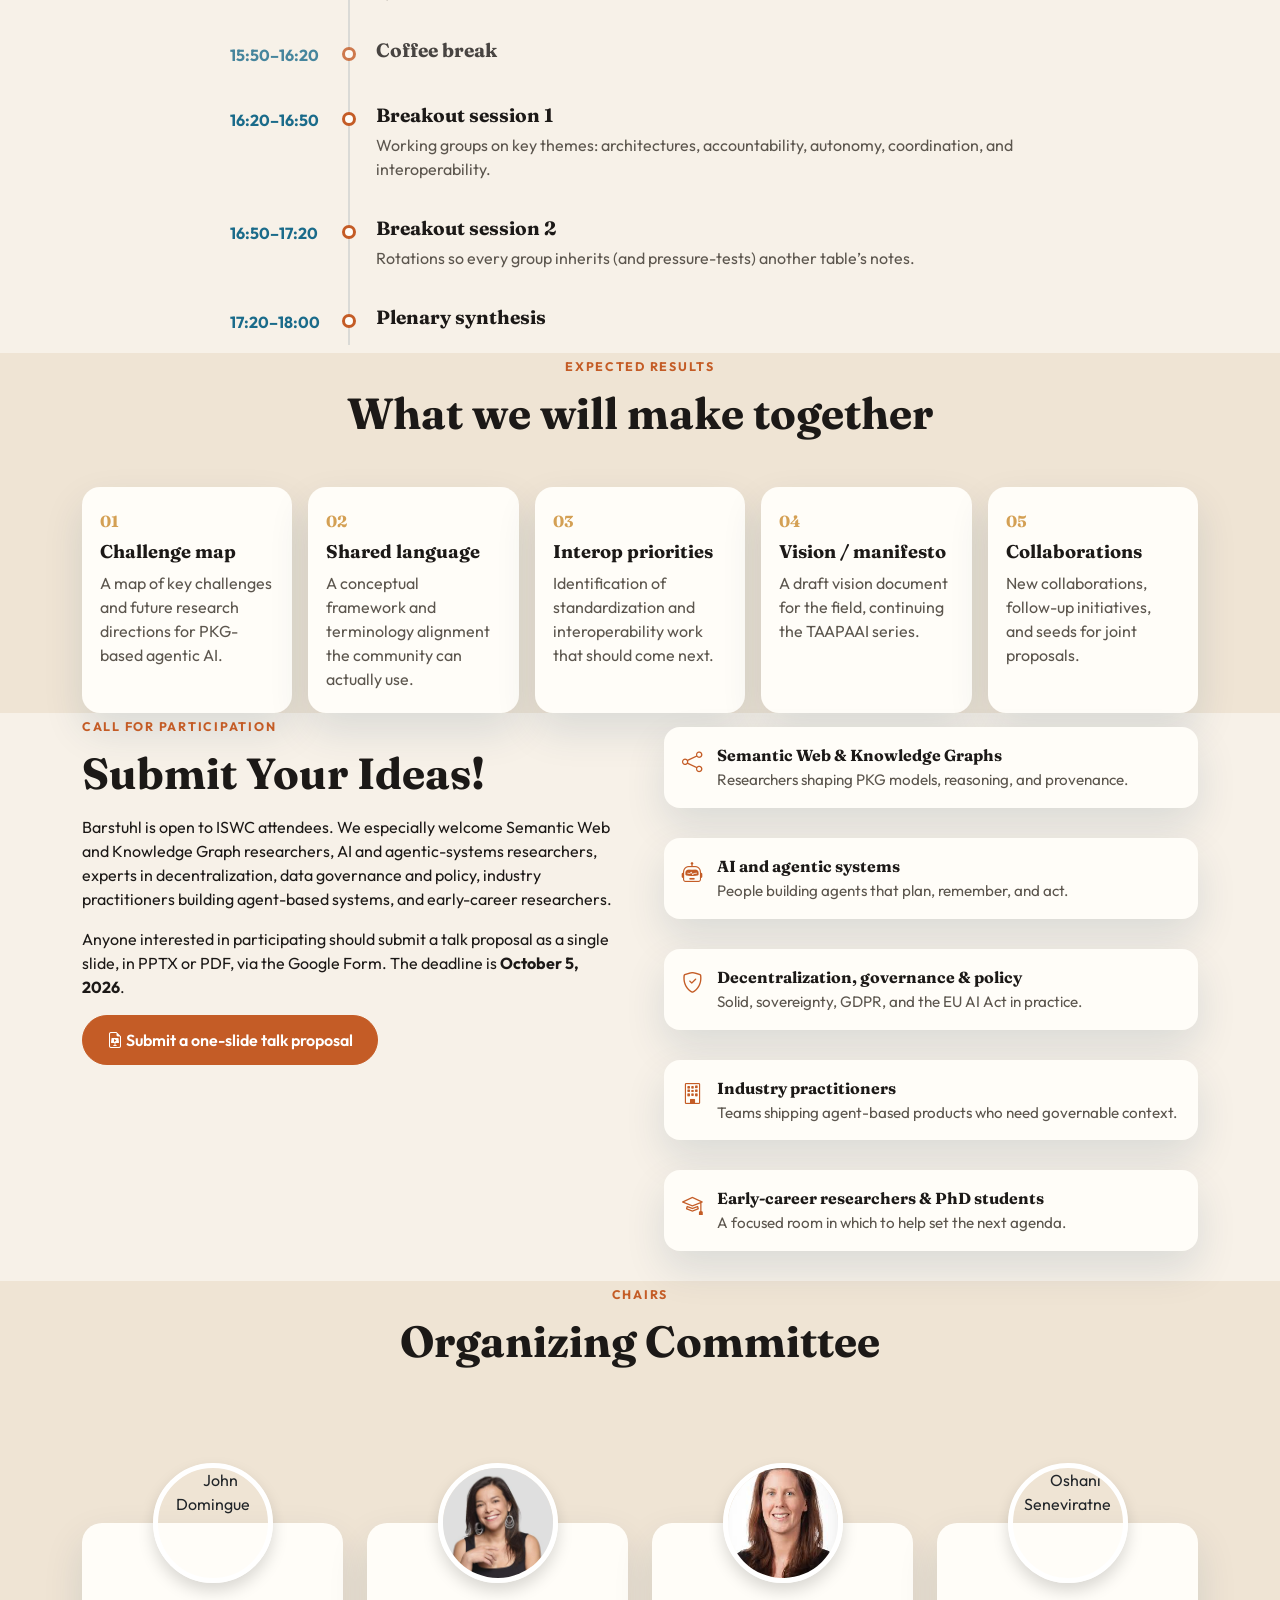
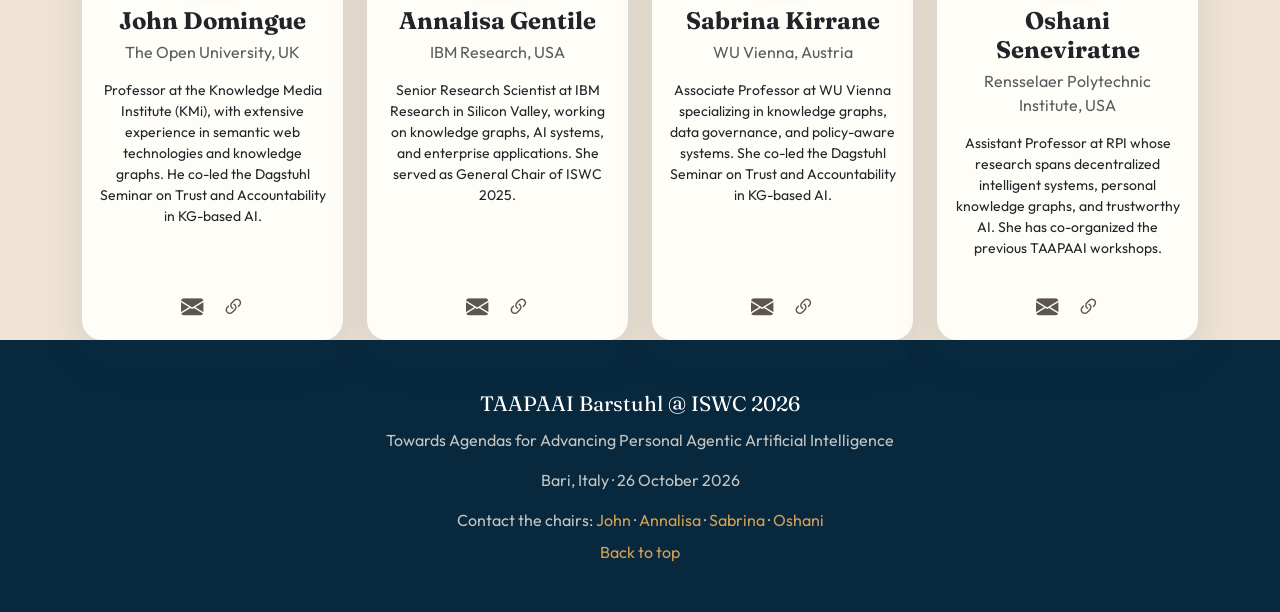
==== commit 1c2c779e: "Added John's talk info." ====
--- a/index.html
+++ b/index.html
@@ -318,9 +318,12 @@
                                 <p class="speaker-line">Deborah L. McGuinness</p>
                                 <p>While LLM-based tools are changing the way students learn, agentic systems present new possibilities for changing the way educators teach. In this talk, I will share observations from deploying an agentic teaching assistant in an ontology engineering course. I will examine how the agent handled grading and feedback on student-designed ontologies and ontology-related artifacts, where it failed, and what surprised us. I will use our experience as a concrete case study to consider opportunities and open research questions at the intersection of agentic AI, personal knowledge modeling, and human-agent interactions in educational settings.</p>
                             </div>
-                            <div class="provocation tba">
-                                <h4>Second provocation</h4>
-                                <p class="speaker-line">Title to be announced</p>
+                            <div class="provocation">
+                                <h4>Towards the Cognitive University: What Happens When the Whole University Becomes Agentic?</h4>
+                                <p class="speaker-line">John Domingue</p>
+                                <p>AI agents are beginning to move beyond individual applications to become participants in the processes through which universities teach, support learners, create knowledge and operate. What happens when we follow this trajectory to its logical conclusion?</p>
+                                <p>Drawing on decades of work at the intersection of AI, Knowledge Graphs and education, together with recent experience developing AI assistants for students and academic staff, I will introduce the idea of the Cognitive University: a university understood as an ecosystem of people, knowledge and collaborating AI agents.</p>
+                                <p>I will argue that the interesting challenge is not simply to make universities more automated. It is to create institutions in which knowledge is machine-understandable, agents can act over it safely and interoperably, and students and staff retain the agency, skills and judgement required to flourish alongside them. This raises a set of questions that should be of particular concern to the Semantic Web community: What knowledge infrastructure do such institutions require? How should humans, agents and institutional knowledge interact? Where should autonomy reside? And what does it mean for a university itself to become cognitive?</p>
                             </div>
                         </div>
                     </article>
--- a/style.css
+++ b/style.css
@@ -788,6 +788,10 @@
     color: var(--muted);
 }
 
+.provocation p + p {
+    margin-top: 10px;
+}
+
 .provocation.tba {
     border-left-color: var(--gold);
     opacity: 0.85;
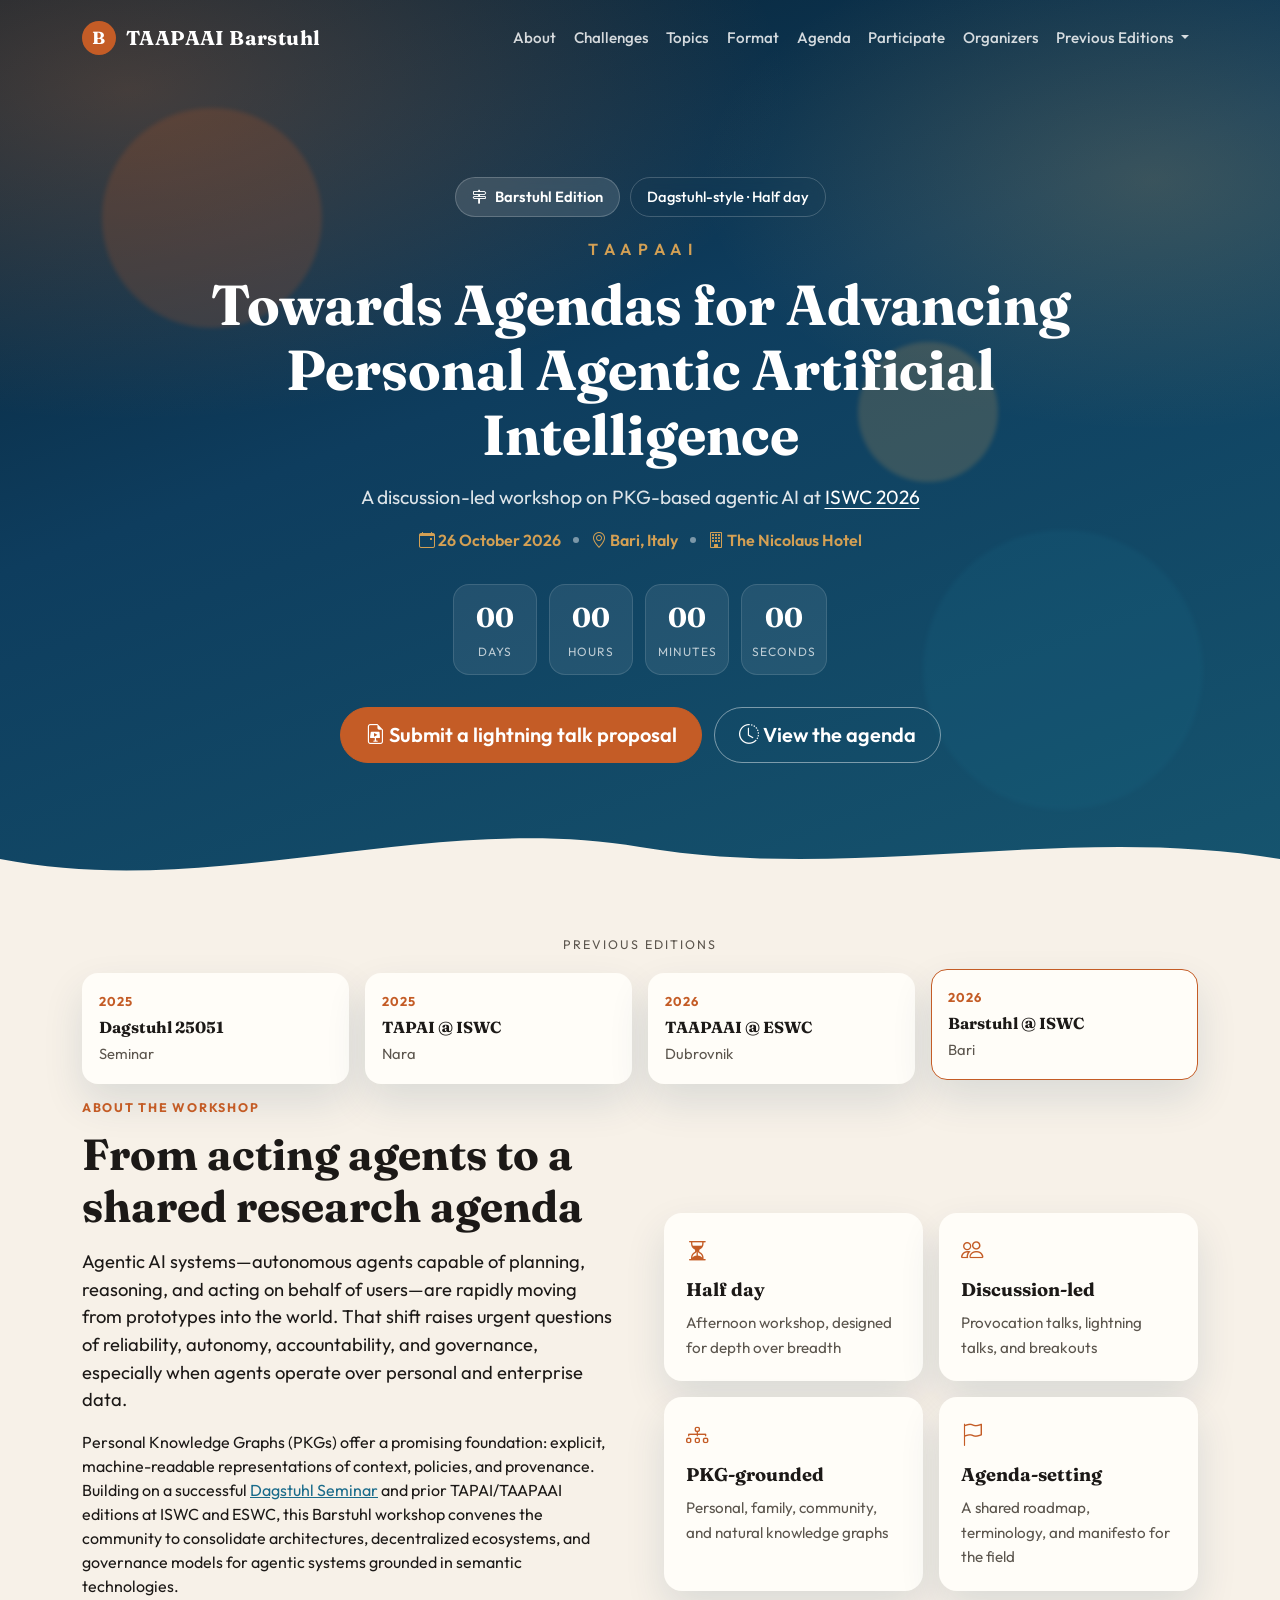
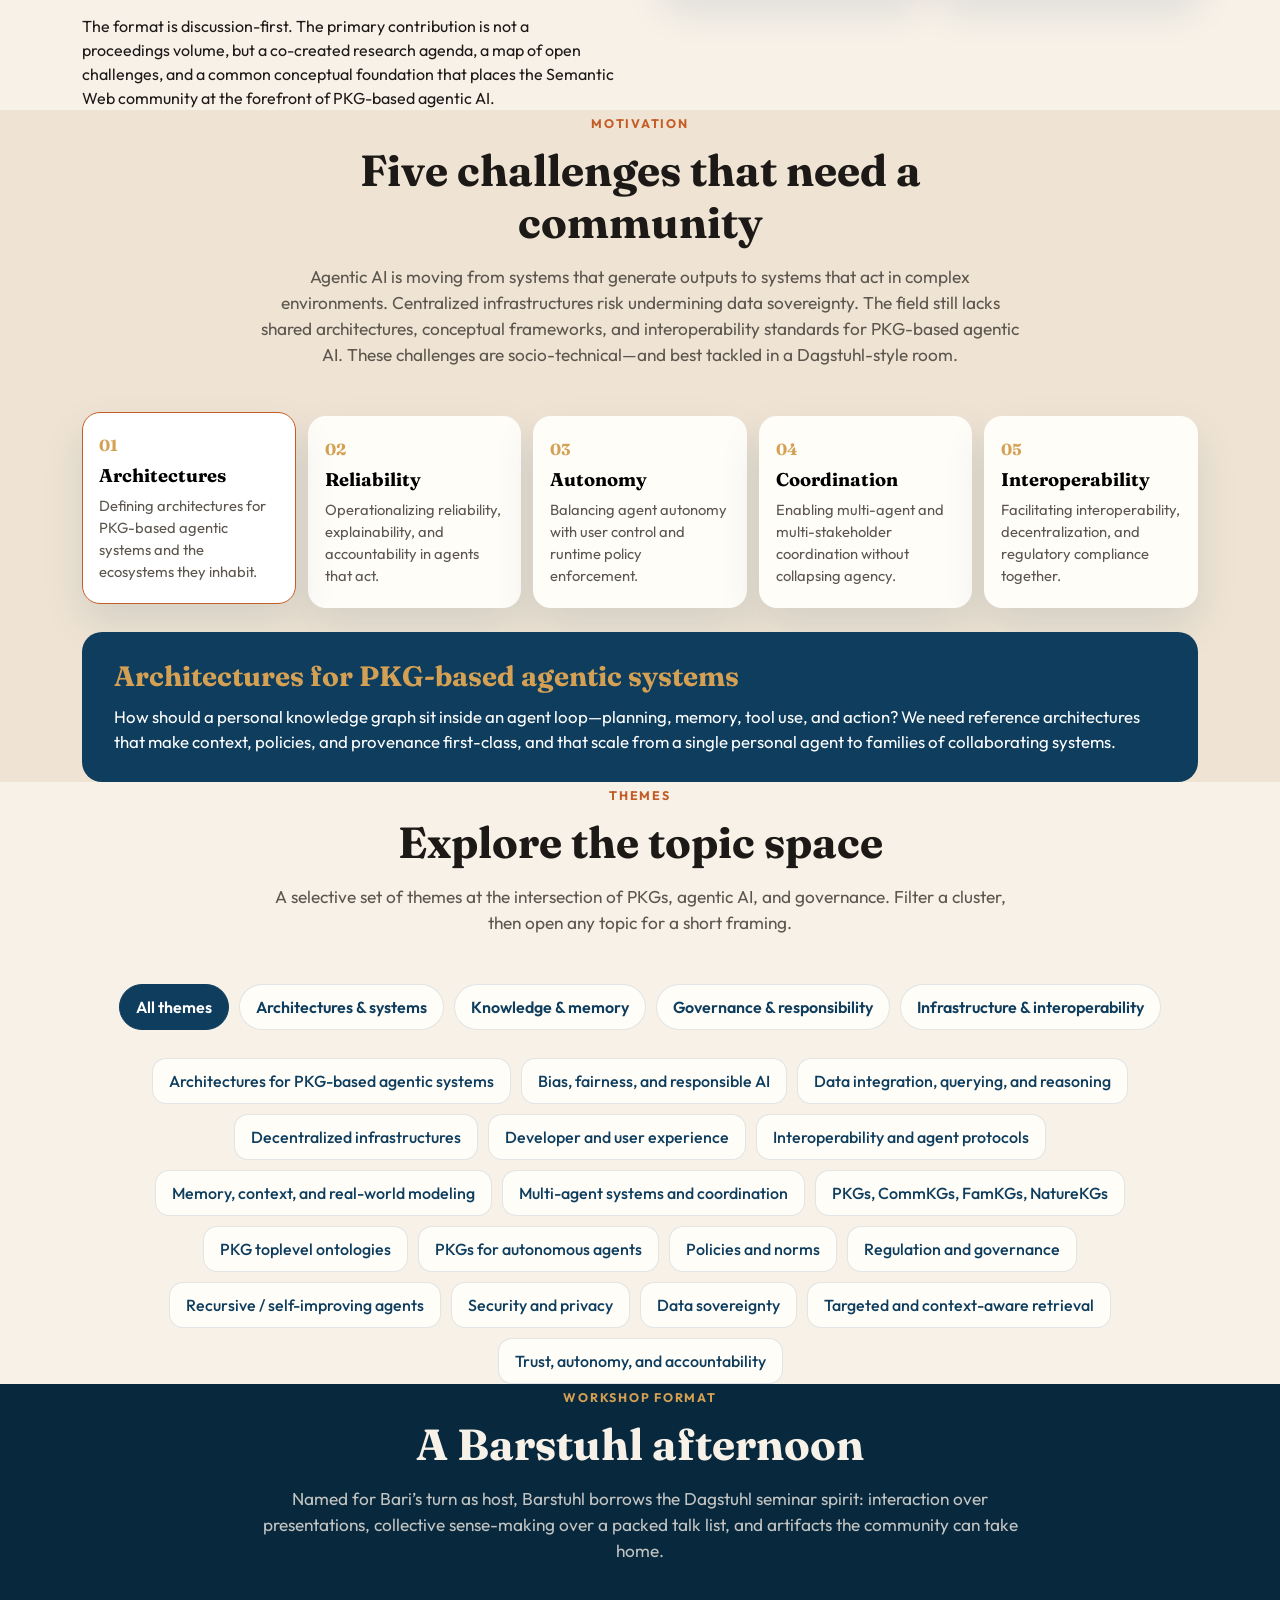
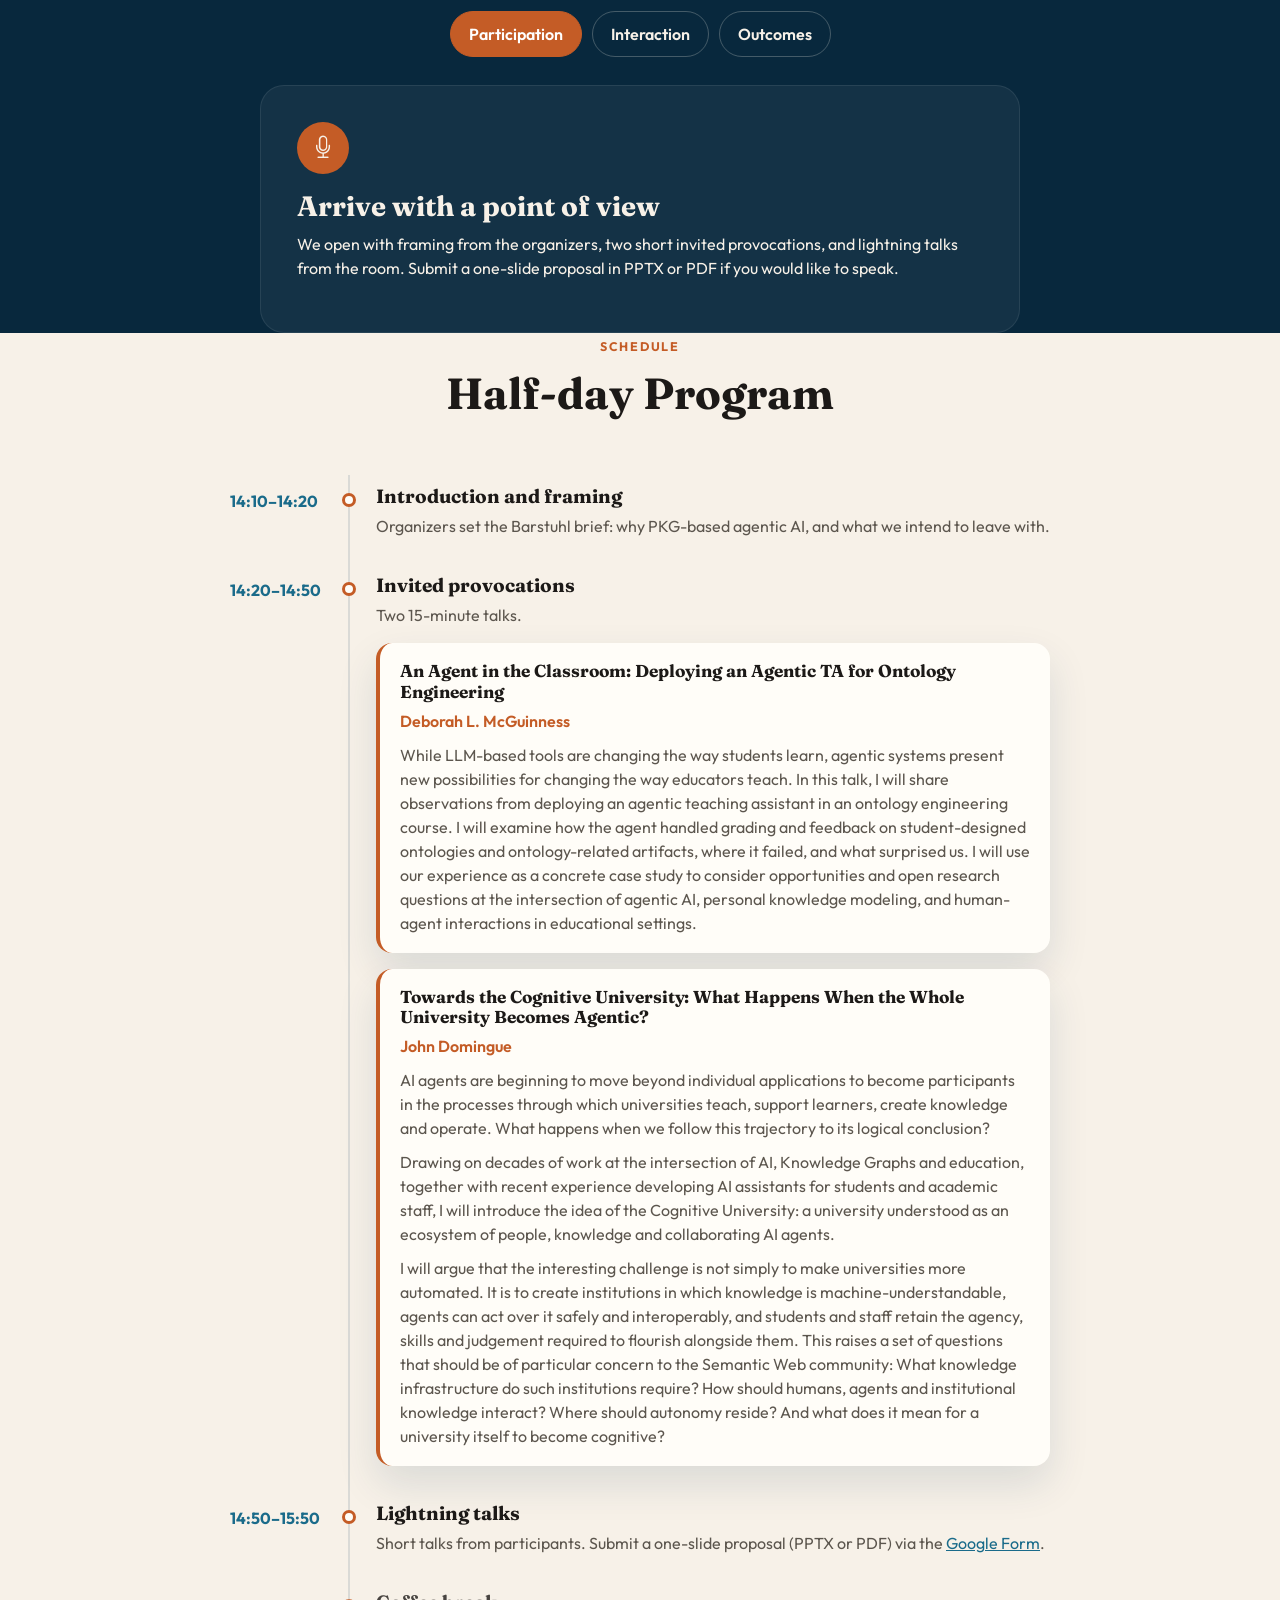
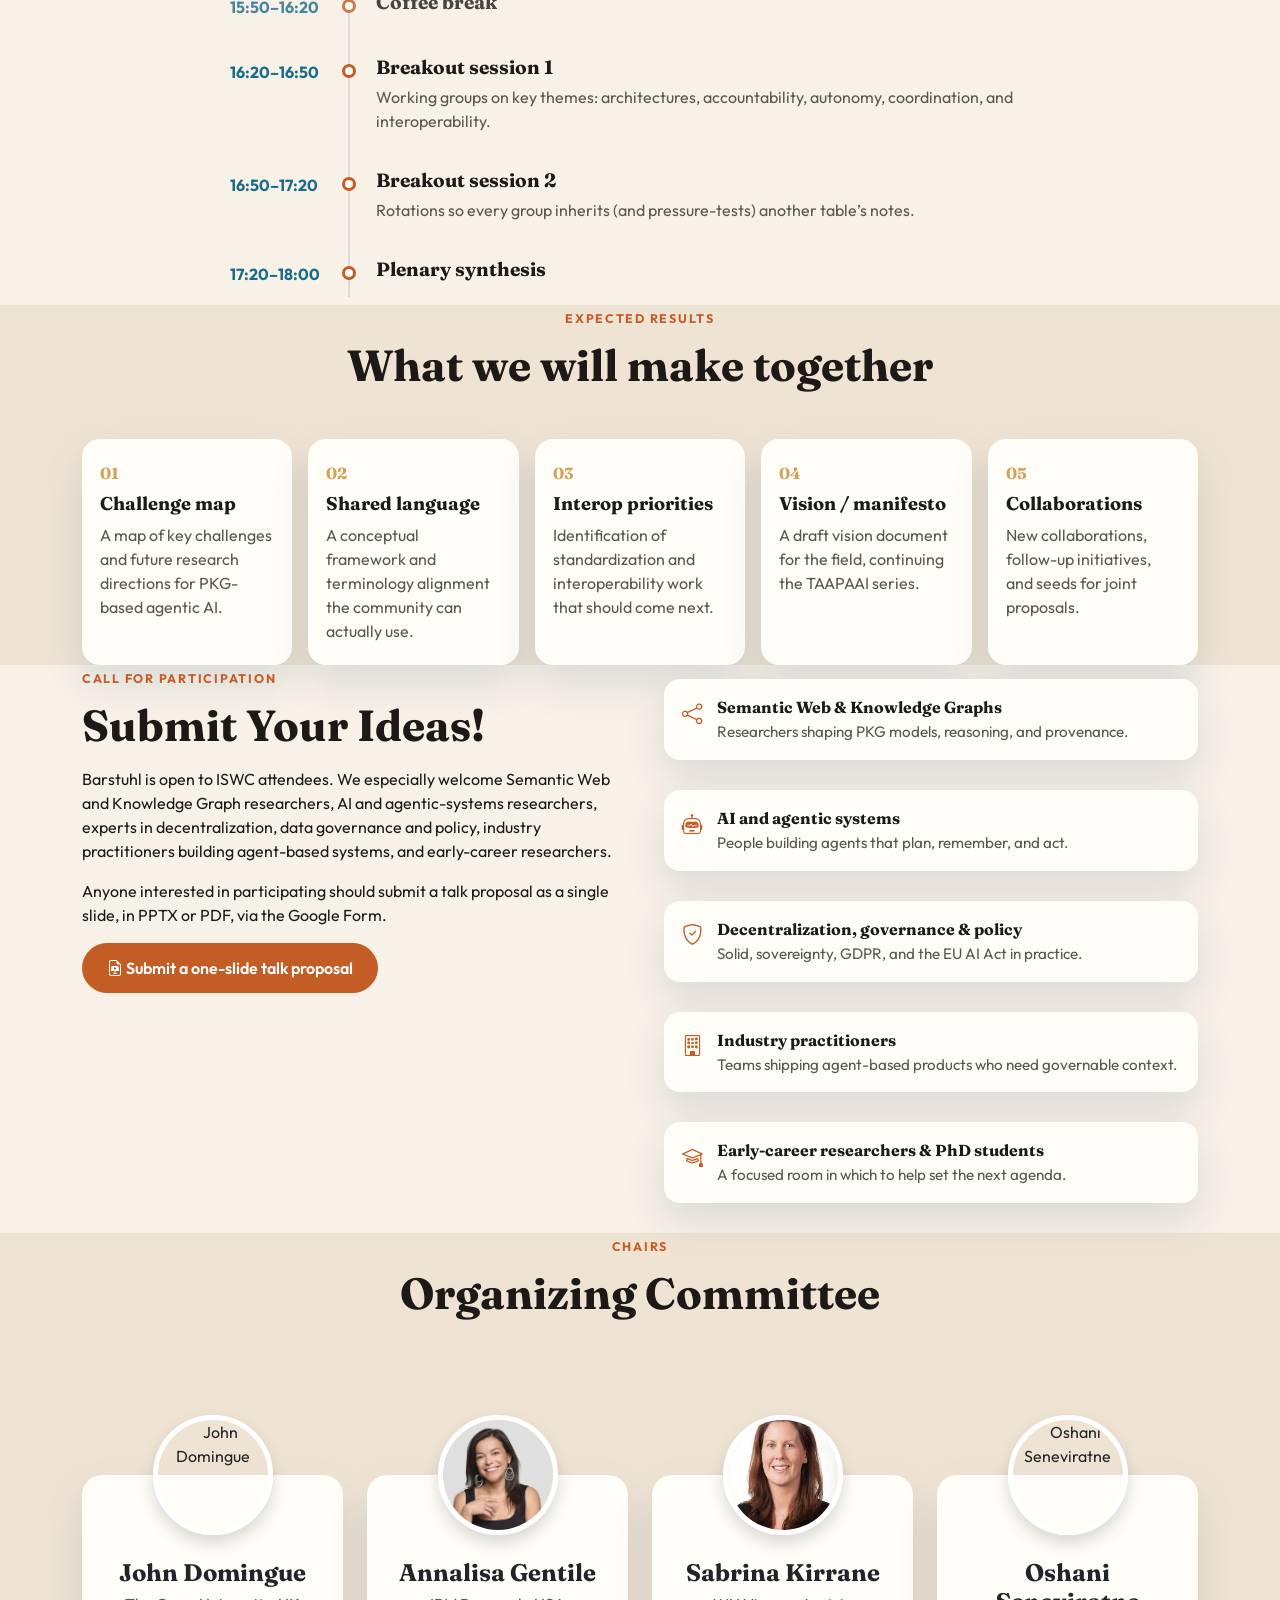
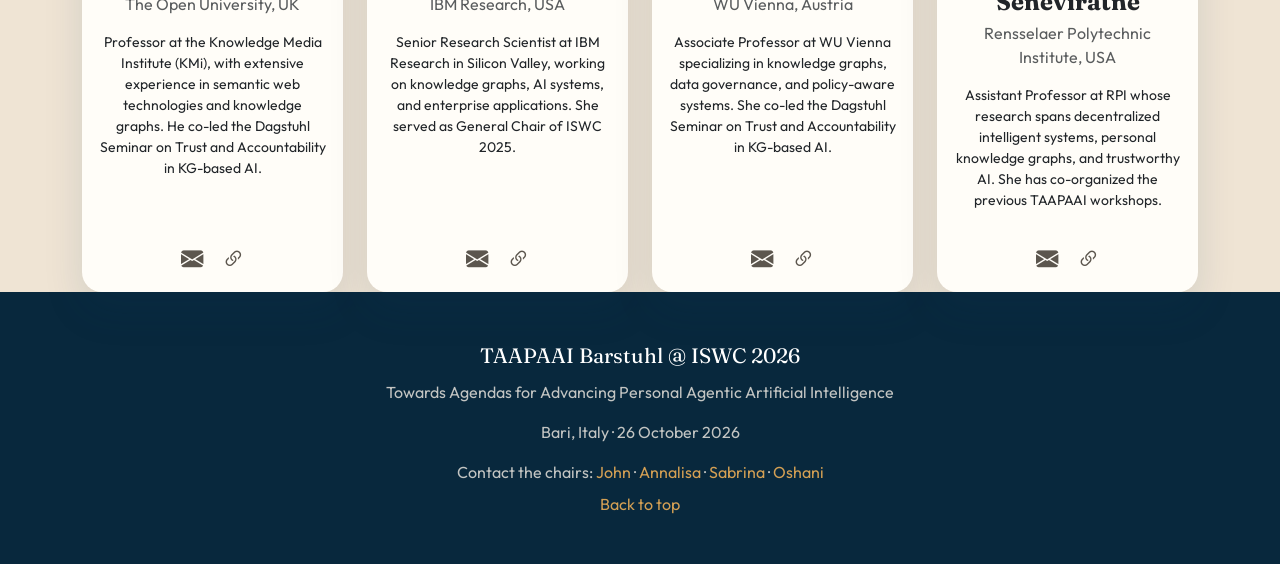
==== commit 004eb9bf: "Removed the deadline." ====
--- a/index.html
+++ b/index.html
@@ -82,7 +82,6 @@
                 <a href="https://forms.gle/3RbSn4VubdCEZkDB8" target="_blank" rel="noopener" class="btn btn-terracotta btn-lg"><i class="bi bi-file-earmark-slides"></i> Submit a lightning talk proposal</a>
                 <a href="#agenda" class="btn btn-ghost btn-lg"><i class="bi bi-clock-history"></i> View the agenda</a>
             </div>
-            <p class="hero-deadline">Talk proposals due <strong>October 5, 2026</strong></p>
         </div>
         <div class="hero-wave" aria-hidden="true">
             <svg viewBox="0 0 1440 120" preserveAspectRatio="none">
@@ -266,7 +265,7 @@
                     <article class="format-panel active" data-format="participation">
                         <div class="format-icon"><i class="bi bi-mic"></i></div>
                         <h3>Arrive with a point of view</h3>
-                        <p>We open with framing from the organizers, two short invited provocations, and lightning talks from the room. Submit a one-slide proposal in PPTX or PDF by October 5, 2026 if you would like to speak.</p>
+                        <p>We open with framing from the organizers, two short invited provocations, and lightning talks from the room. Submit a one-slide proposal in PPTX or PDF if you would like to speak.</p>
                         
                     </article>
                     <article class="format-panel" data-format="interaction">
@@ -331,7 +330,7 @@
                         <time>14:50–15:50</time>
                         <div>
                             <h3>Lightning talks</h3>
-                            <p>Short talks from participants. Submit a one-slide proposal (PPTX or PDF) via the <a href="https://forms.gle/3RbSn4VubdCEZkDB8" target="_blank" rel="noopener">Google Form</a> by <strong>October 5, 2026</strong>.</p>
+                            <p>Short talks from participants. Submit a one-slide proposal (PPTX or PDF) via the <a href="https://forms.gle/3RbSn4VubdCEZkDB8" target="_blank" rel="noopener">Google Form</a>.</p>
                         </div>
                     </article>
                     <article class="agenda-row break">
@@ -411,7 +410,7 @@
                         <div class="section-kicker">Call for participation</div>
                         <h2 class="section-heading">Submit Your Ideas!</h2>
                         <p>Barstuhl is open to ISWC attendees. We especially welcome Semantic Web and Knowledge Graph researchers, AI and agentic-systems researchers, experts in decentralization, data governance and policy, industry practitioners building agent-based systems, and early-career researchers.</p>
-                        <p>Anyone interested in participating should submit a talk proposal as a single slide, in PPTX or PDF, via the Google Form. The deadline is <strong>October 5, 2026</strong>.</p>
+                        <p>Anyone interested in participating should submit a talk proposal as a single slide, in PPTX or PDF, via the Google Form.</p>
                         <a class="btn btn-terracotta" href="https://forms.gle/3RbSn4VubdCEZkDB8" target="_blank" rel="noopener">
                             <i class="bi bi-file-earmark-slides"></i> Submit a one-slide talk proposal
                         </a>
--- a/style.css
+++ b/style.css
@@ -296,16 +296,6 @@
     flex-wrap: wrap;
 }
 
-.hero-deadline {
-    margin: 18px 0 0;
-    color: rgba(255, 255, 255, 0.88);
-    font-weight: 500;
-}
-
-.hero-deadline strong {
-    color: var(--gold);
-}
-
 .btn-terracotta {
     background: var(--terracotta);
     border: 1px solid var(--terracotta);
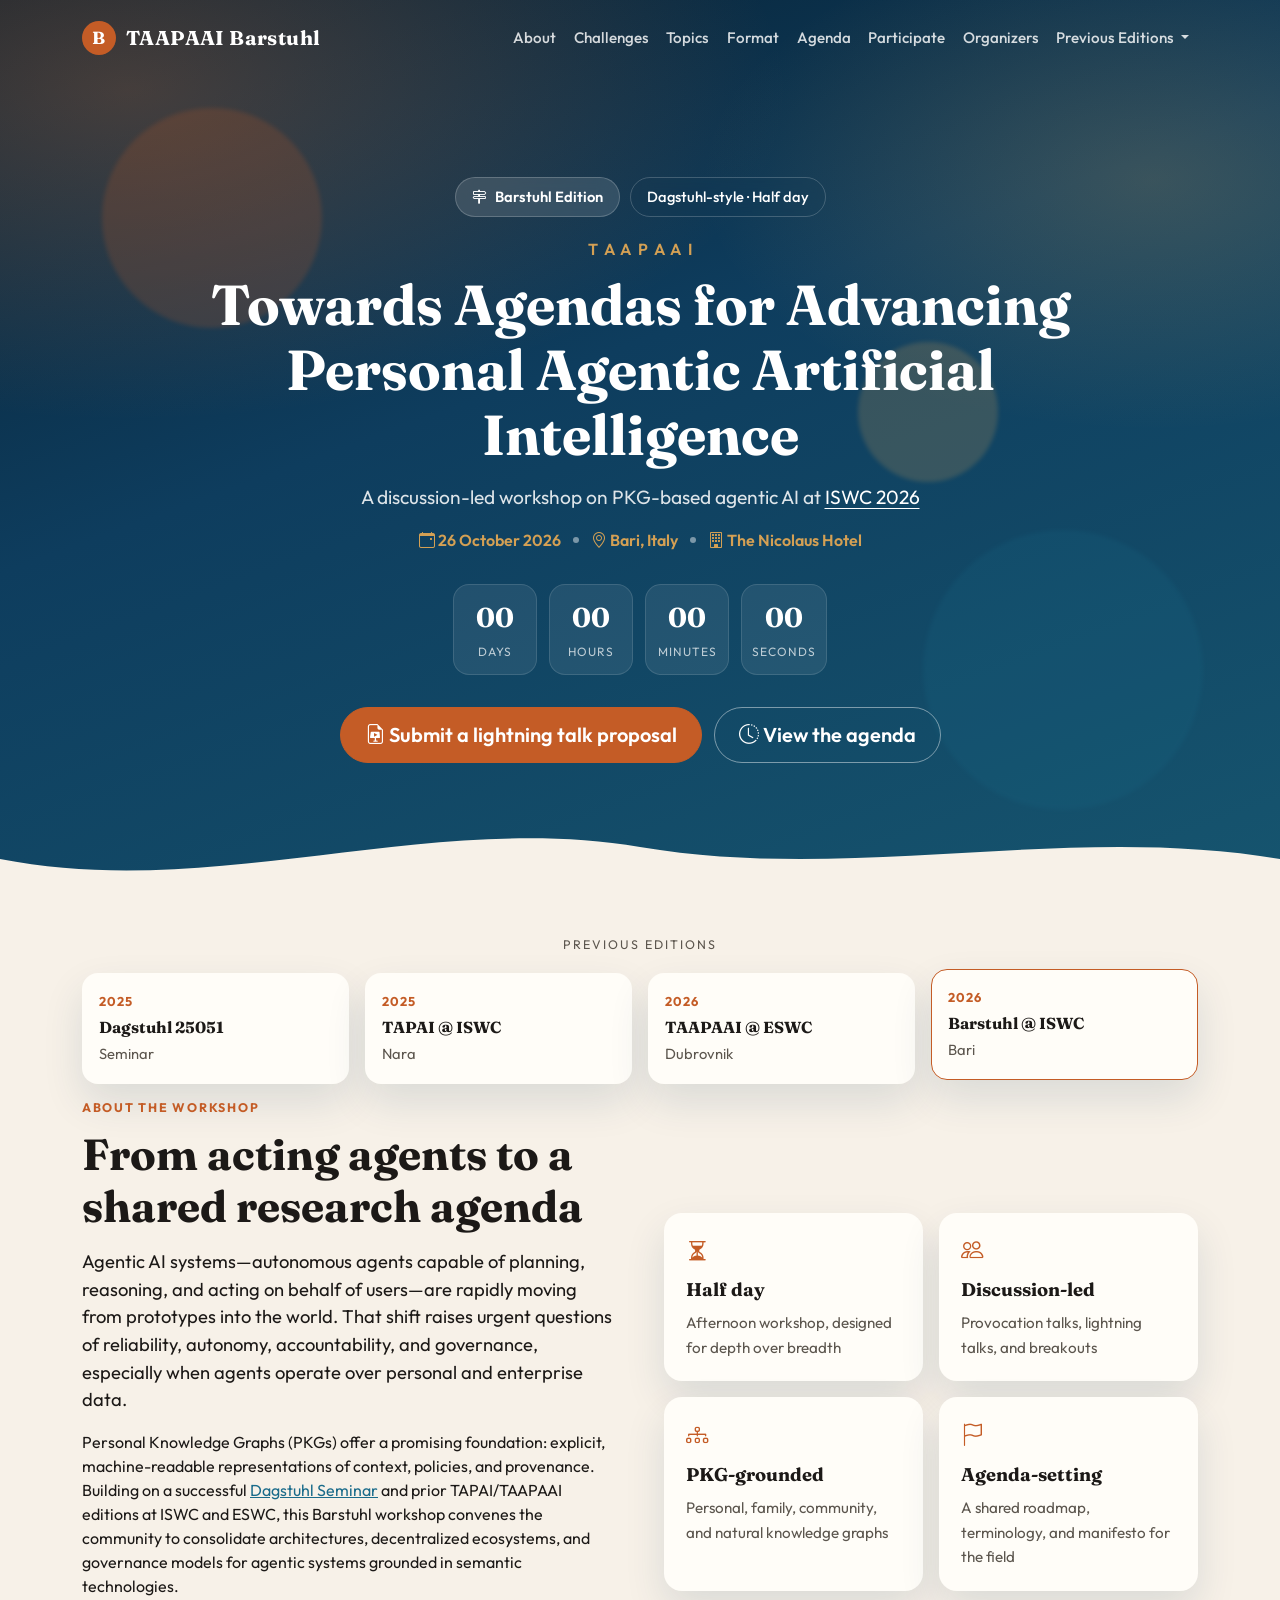
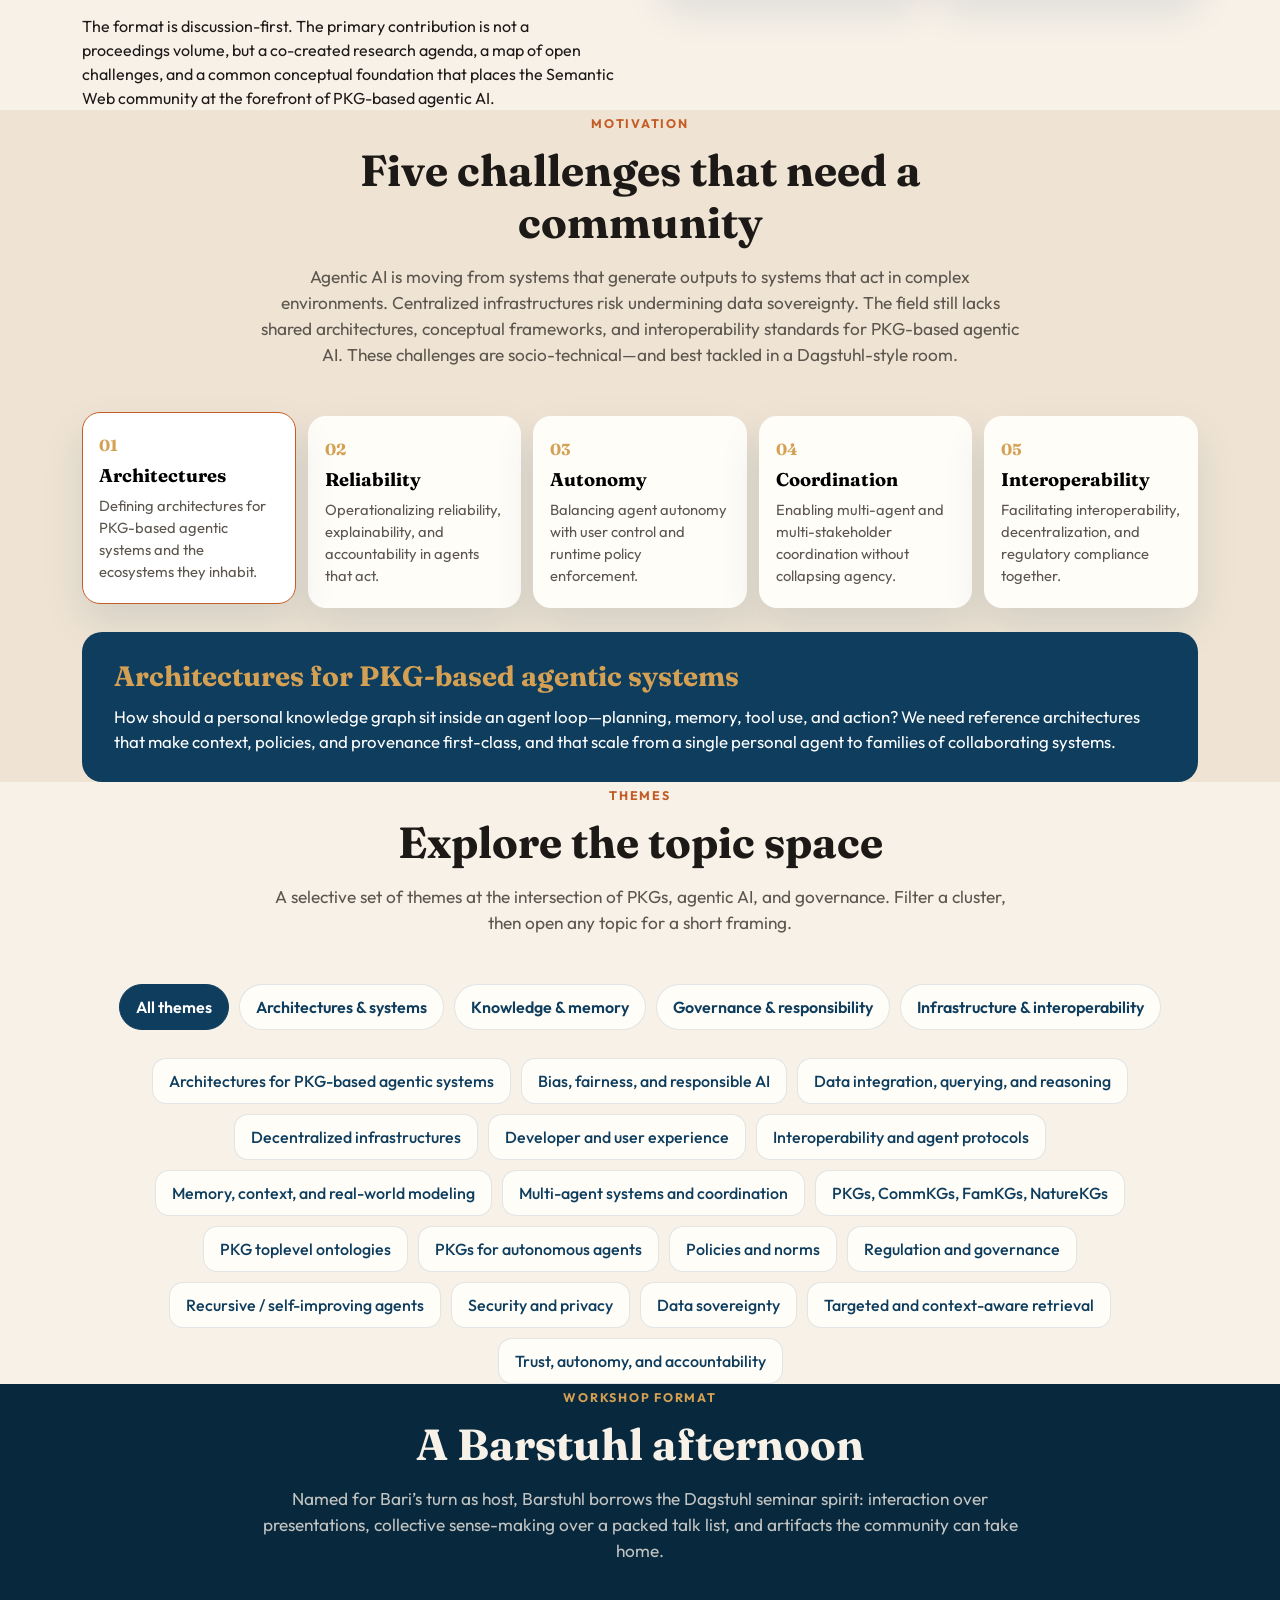
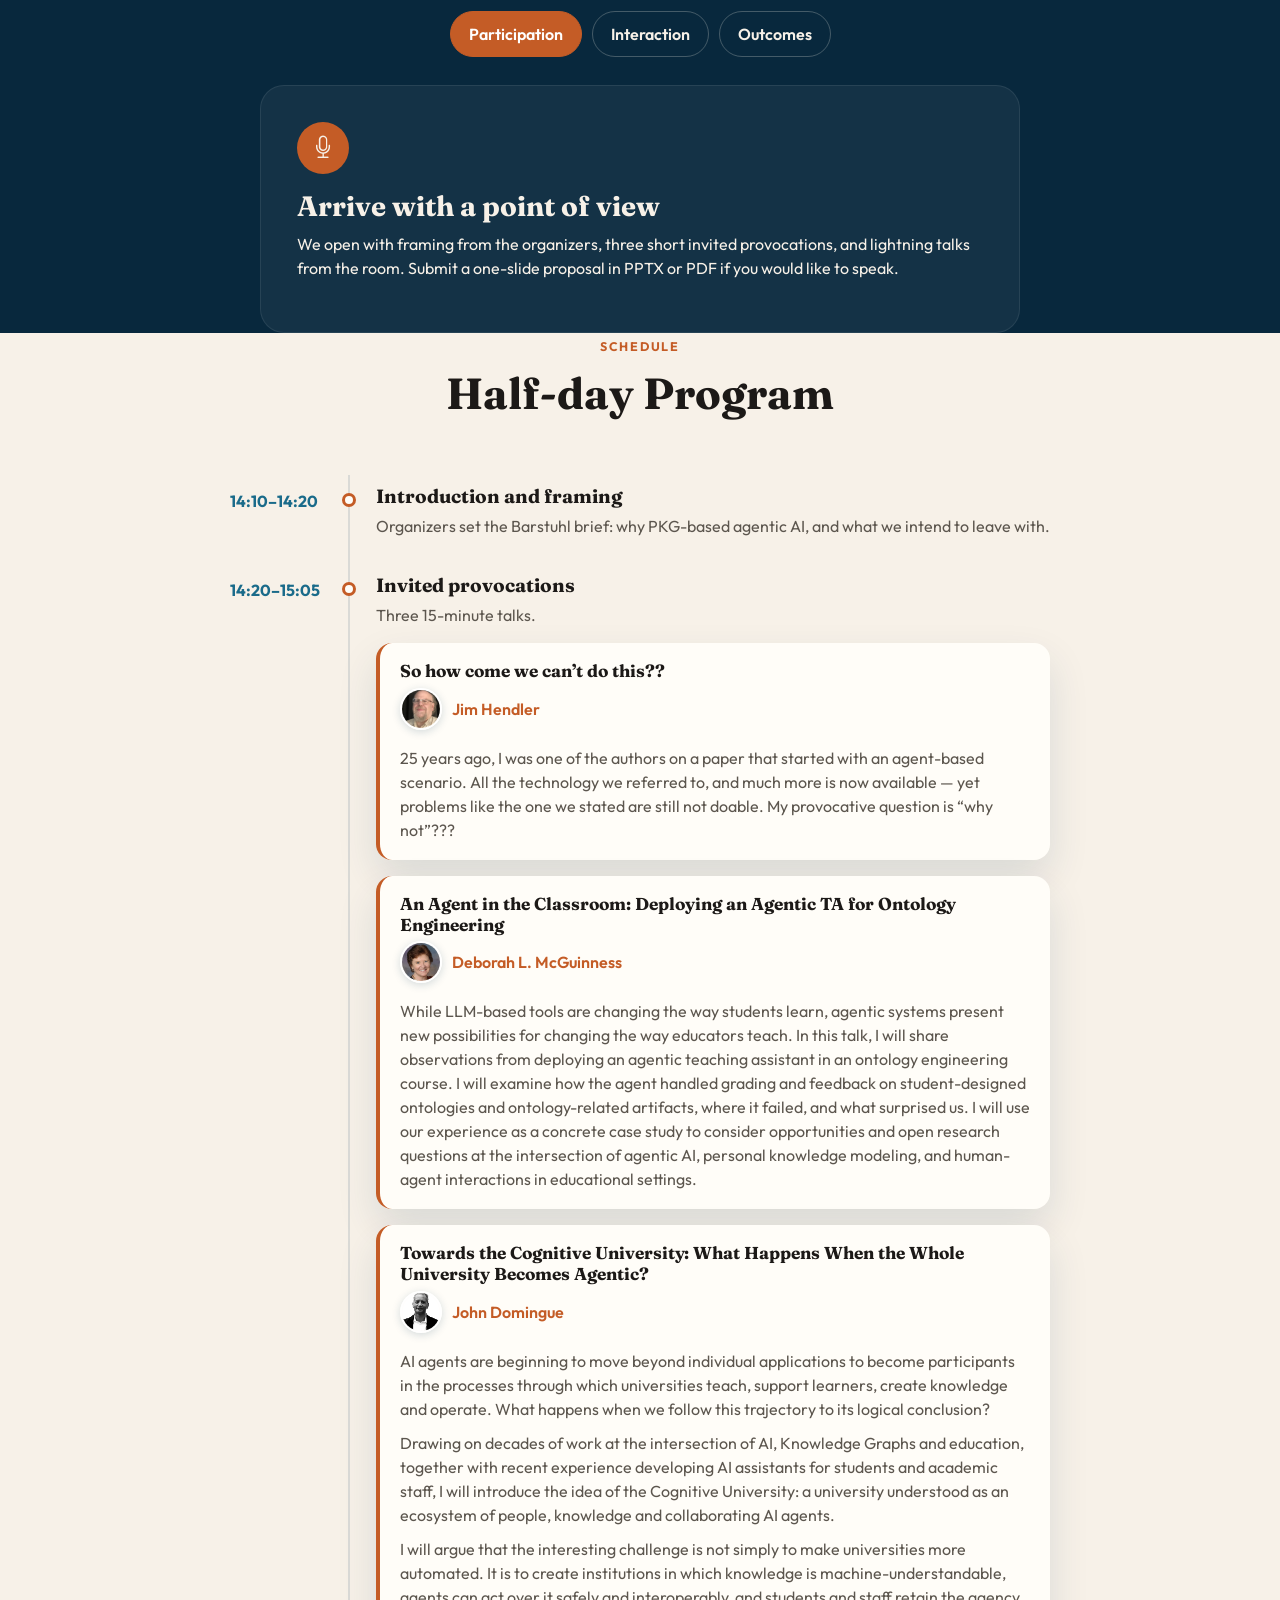
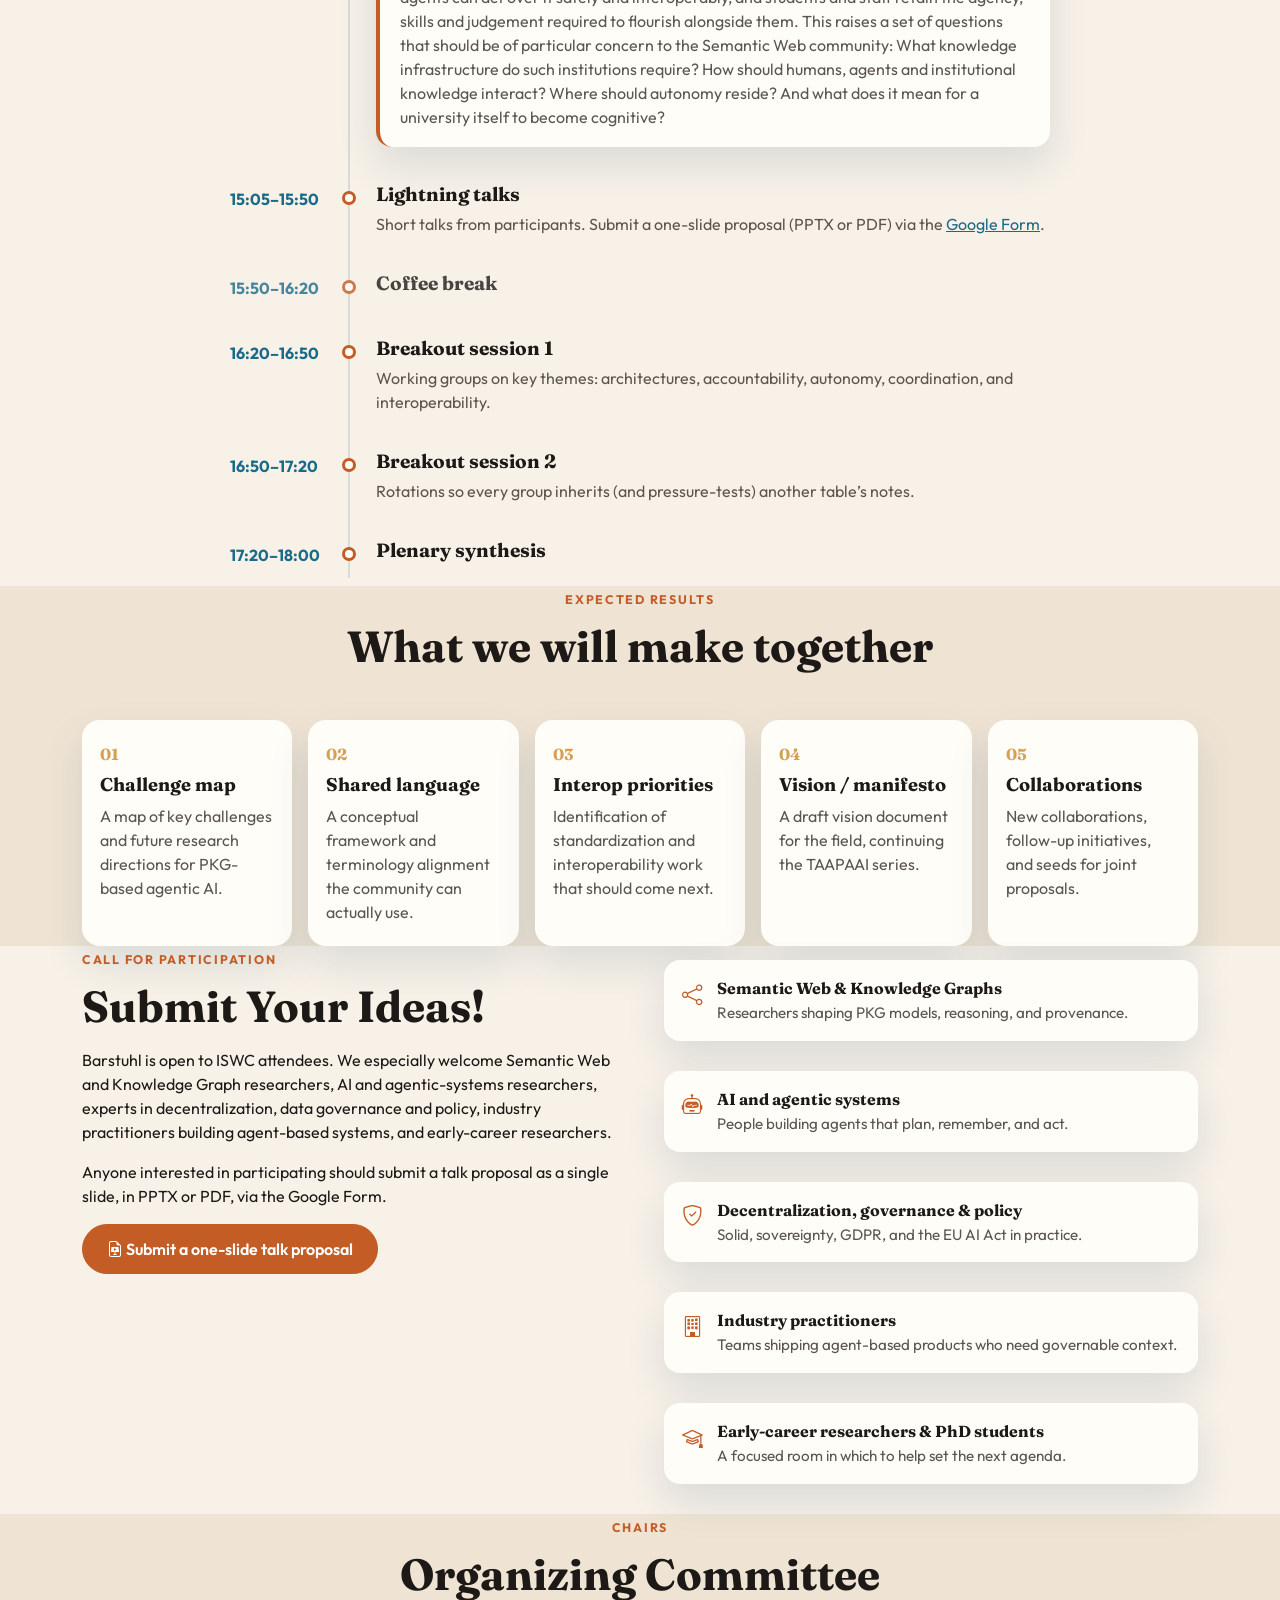
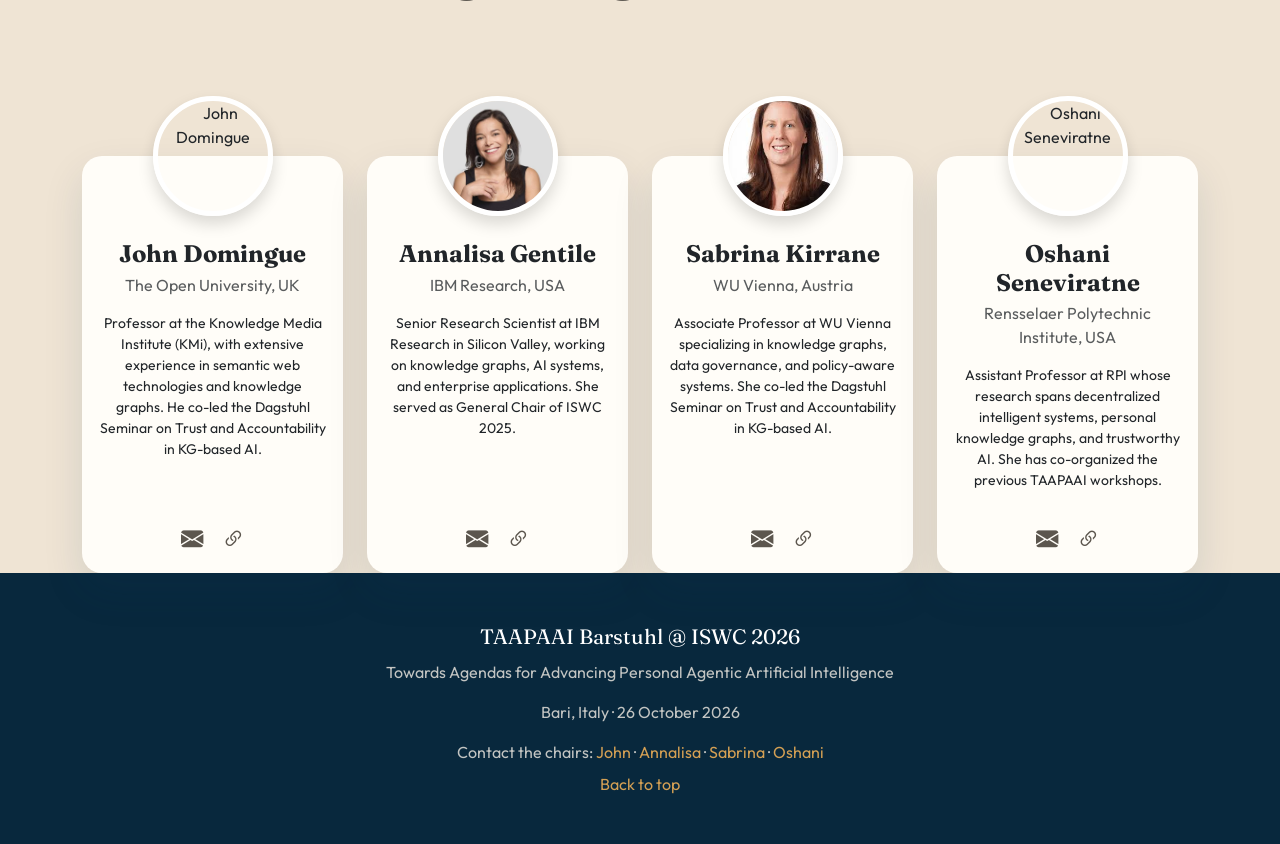
==== commit 157d568b: "Added Jim's talk information." ====
--- a/index.html
+++ b/index.html
@@ -265,7 +265,7 @@
                     <article class="format-panel active" data-format="participation">
                         <div class="format-icon"><i class="bi bi-mic"></i></div>
                         <h3>Arrive with a point of view</h3>
-                        <p>We open with framing from the organizers, two short invited provocations, and lightning talks from the room. Submit a one-slide proposal in PPTX or PDF if you would like to speak.</p>
+                        <p>We open with framing from the organizers, three short invited provocations, and lightning talks from the room. Submit a one-slide proposal in PPTX or PDF if you would like to speak.</p>
                         
                     </article>
                     <article class="format-panel" data-format="interaction">
@@ -308,18 +308,38 @@
                         </div>
                     </article>
                     <article class="agenda-row">
-                        <time>14:20–14:50</time>
+                        <time>14:20–15:05</time>
                         <div>
                             <h3>Invited provocations</h3>
-                            <p>Two 15-minute talks.</p>
+                            <p>Three 15-minute talks.</p>
+                            <div class="provocation">
+                                <h4>So how come we can’t do this??</h4>
+                                <p class="speaker-line">
+                                    <a href="https://faculty.rpi.edu/james-hendler" target="_blank" rel="noopener">
+                                        <img src="pictures/speakers/Jim-Hendler.avif" alt="Jim Hendler">
+                                        Jim Hendler
+                                    </a>
+                                </p>
+                                <p>25 years ago, I was one of the authors on a paper that started with an agent-based scenario. All the technology we referred to, and much more is now available — yet problems like the one we stated are still not doable. My provocative question is “why not”???</p>
+                            </div>
                             <div class="provocation">
                                 <h4>An Agent in the Classroom: Deploying an Agentic TA for Ontology Engineering</h4>
-                                <p class="speaker-line">Deborah L. McGuinness</p>
+                                <p class="speaker-line">
+                                    <a href="https://faculty.rpi.edu/deborah-mcguinness" target="_blank" rel="noopener">
+                                        <img src="pictures/speakers/Deborah_McGuiness.avif" alt="Deborah L. McGuinness">
+                                        Deborah L. McGuinness
+                                    </a>
+                                </p>
                                 <p>While LLM-based tools are changing the way students learn, agentic systems present new possibilities for changing the way educators teach. In this talk, I will share observations from deploying an agentic teaching assistant in an ontology engineering course. I will examine how the agent handled grading and feedback on student-designed ontologies and ontology-related artifacts, where it failed, and what surprised us. I will use our experience as a concrete case study to consider opportunities and open research questions at the intersection of agentic AI, personal knowledge modeling, and human-agent interactions in educational settings.</p>
                             </div>
                             <div class="provocation">
                                 <h4>Towards the Cognitive University: What Happens When the Whole University Becomes Agentic?</h4>
-                                <p class="speaker-line">John Domingue</p>
+                                <p class="speaker-line">
+                                    <a href="https://profiles.open.ac.uk/john-domingue" target="_blank" rel="noopener">
+                                        <img src="pictures/speakers/john-domingue.png" alt="John Domingue">
+                                        John Domingue
+                                    </a>
+                                </p>
                                 <p>AI agents are beginning to move beyond individual applications to become participants in the processes through which universities teach, support learners, create knowledge and operate. What happens when we follow this trajectory to its logical conclusion?</p>
                                 <p>Drawing on decades of work at the intersection of AI, Knowledge Graphs and education, together with recent experience developing AI assistants for students and academic staff, I will introduce the idea of the Cognitive University: a university understood as an ecosystem of people, knowledge and collaborating AI agents.</p>
                                 <p>I will argue that the interesting challenge is not simply to make universities more automated. It is to create institutions in which knowledge is machine-understandable, agents can act over it safely and interoperably, and students and staff retain the agency, skills and judgement required to flourish alongside them. This raises a set of questions that should be of particular concern to the Semantic Web community: What knowledge infrastructure do such institutions require? How should humans, agents and institutional knowledge interact? Where should autonomy reside? And what does it mean for a university itself to become cognitive?</p>
@@ -327,7 +347,7 @@
                         </div>
                     </article>
                     <article class="agenda-row">
-                        <time>14:50–15:50</time>
+                        <time>15:05–15:50</time>
                         <div>
                             <h3>Lightning talks</h3>
                             <p>Short talks from participants. Submit a one-slide proposal (PPTX or PDF) via the <a href="https://forms.gle/3RbSn4VubdCEZkDB8" target="_blank" rel="noopener">Google Form</a>.</p>
--- a/style.css
+++ b/style.css
@@ -769,9 +769,31 @@
 }
 
 .provocation .speaker-line {
-    color: var(--terracotta) !important;
+    margin-bottom: 10px !important;
+}
+
+.provocation .speaker-line a {
+    display: inline-flex;
+    align-items: center;
+    gap: 10px;
+    color: var(--terracotta);
     font-weight: 600;
-    margin-bottom: 10px !important;
+    text-decoration: none;
+}
+
+.provocation .speaker-line a:hover {
+    color: var(--terracotta-soft);
+    text-decoration: underline;
+}
+
+.provocation .speaker-line img {
+    width: 42px;
+    height: 42px;
+    border-radius: 50%;
+    object-fit: cover;
+    flex-shrink: 0;
+    border: 2px solid #fff;
+    box-shadow: 0 2px 8px rgba(14, 61, 94, 0.18);
 }
 
 .provocation p {
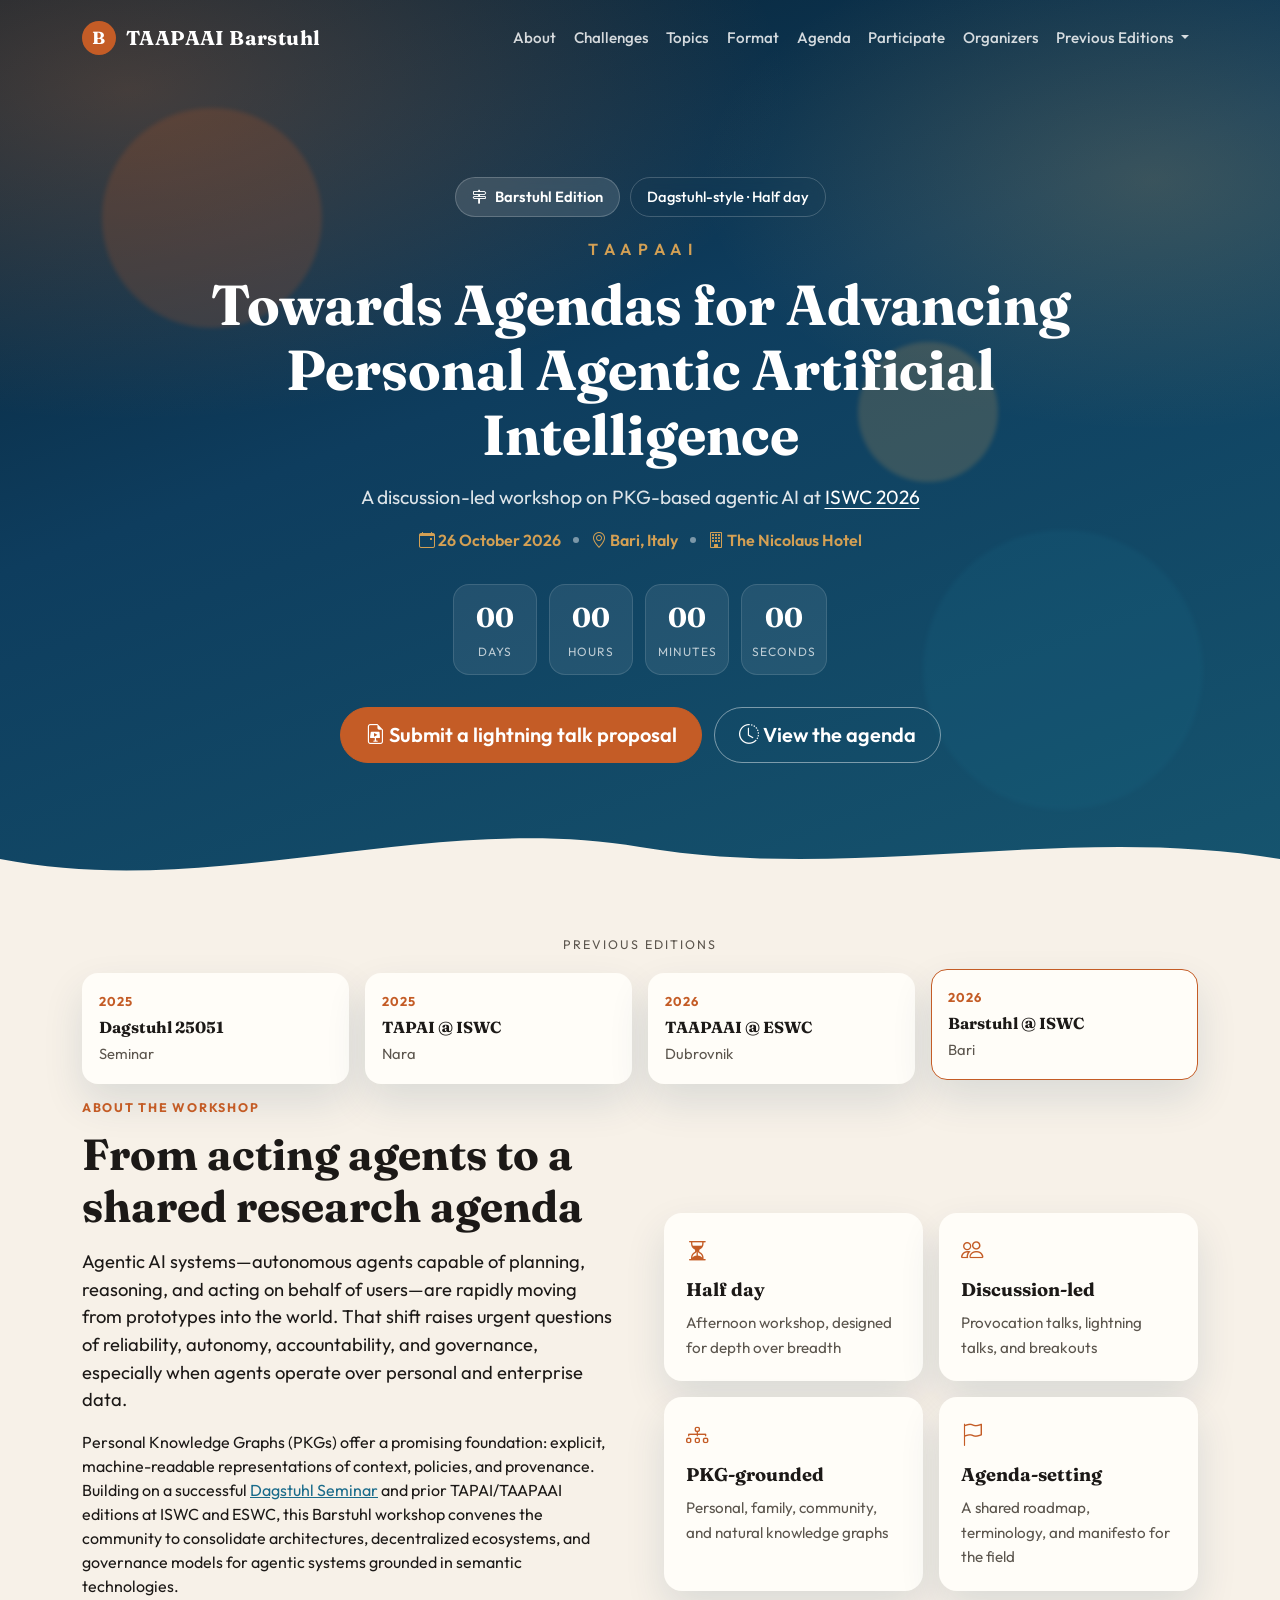
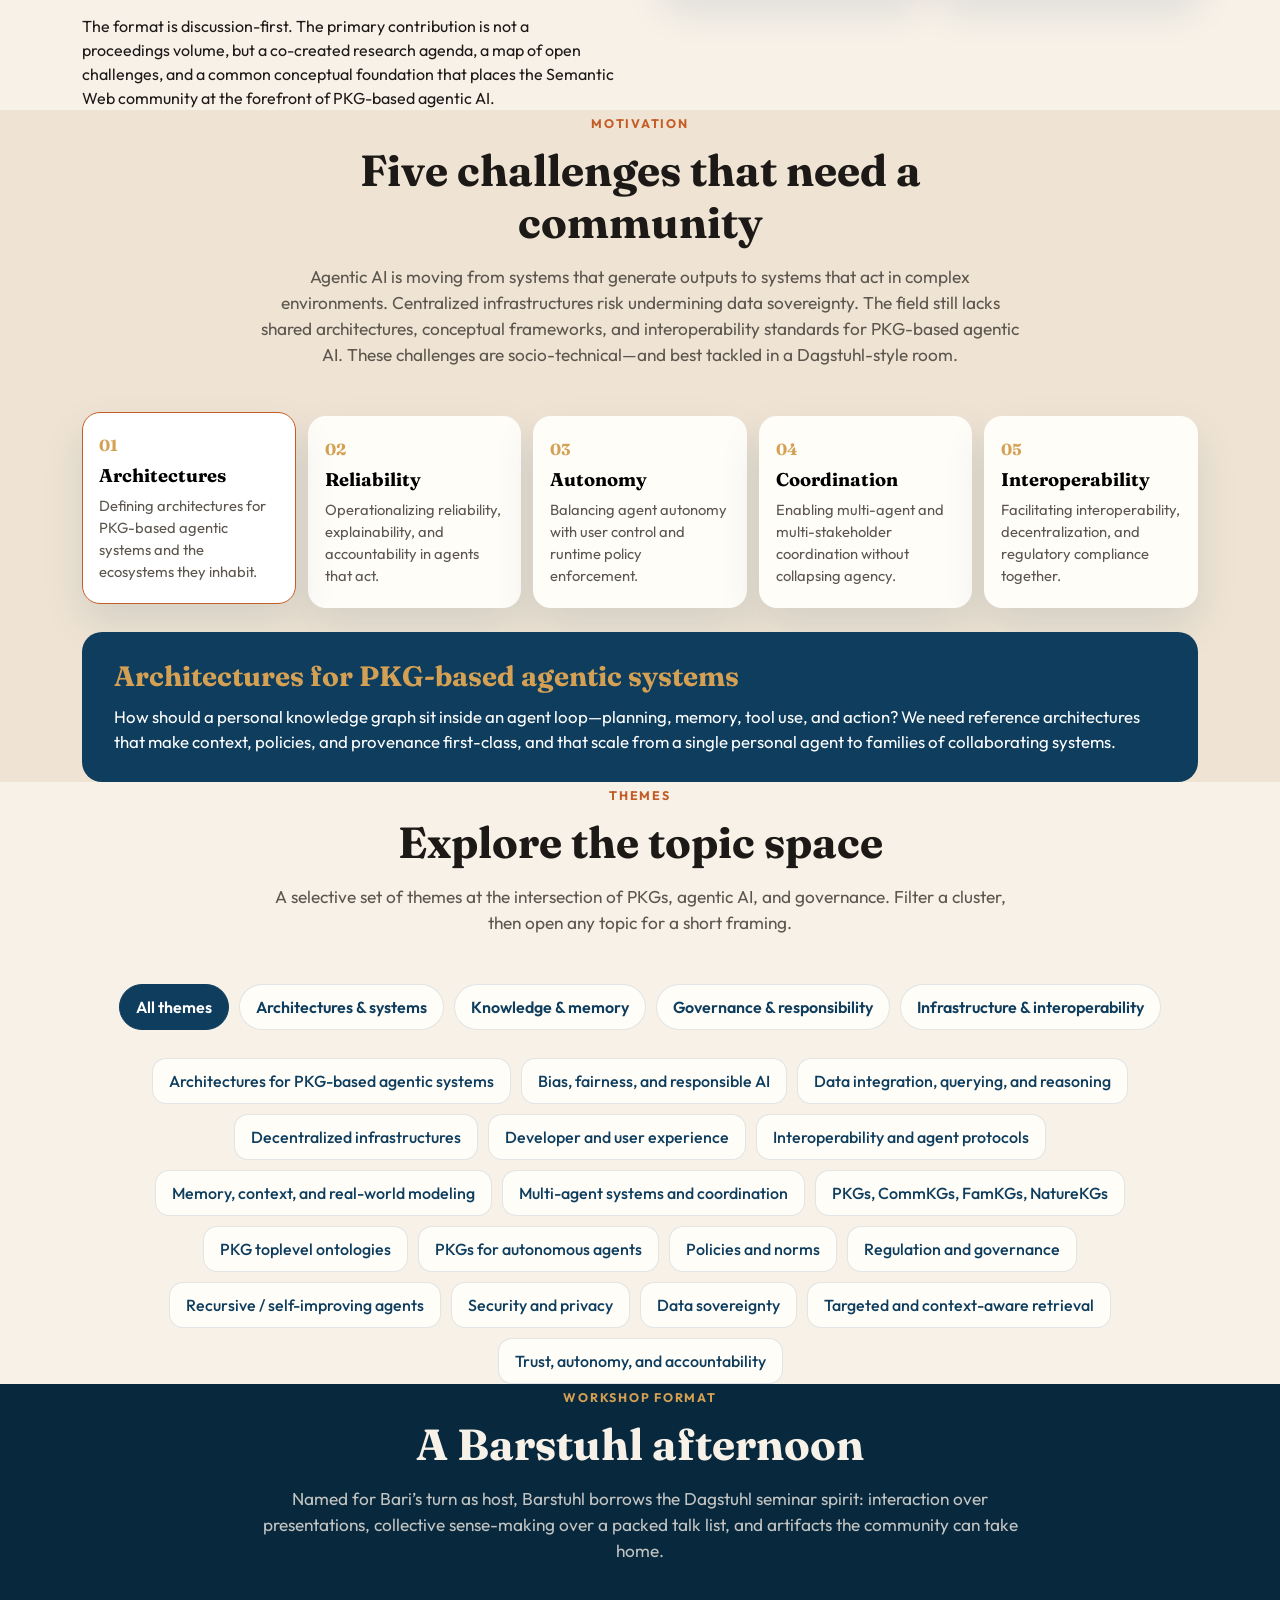
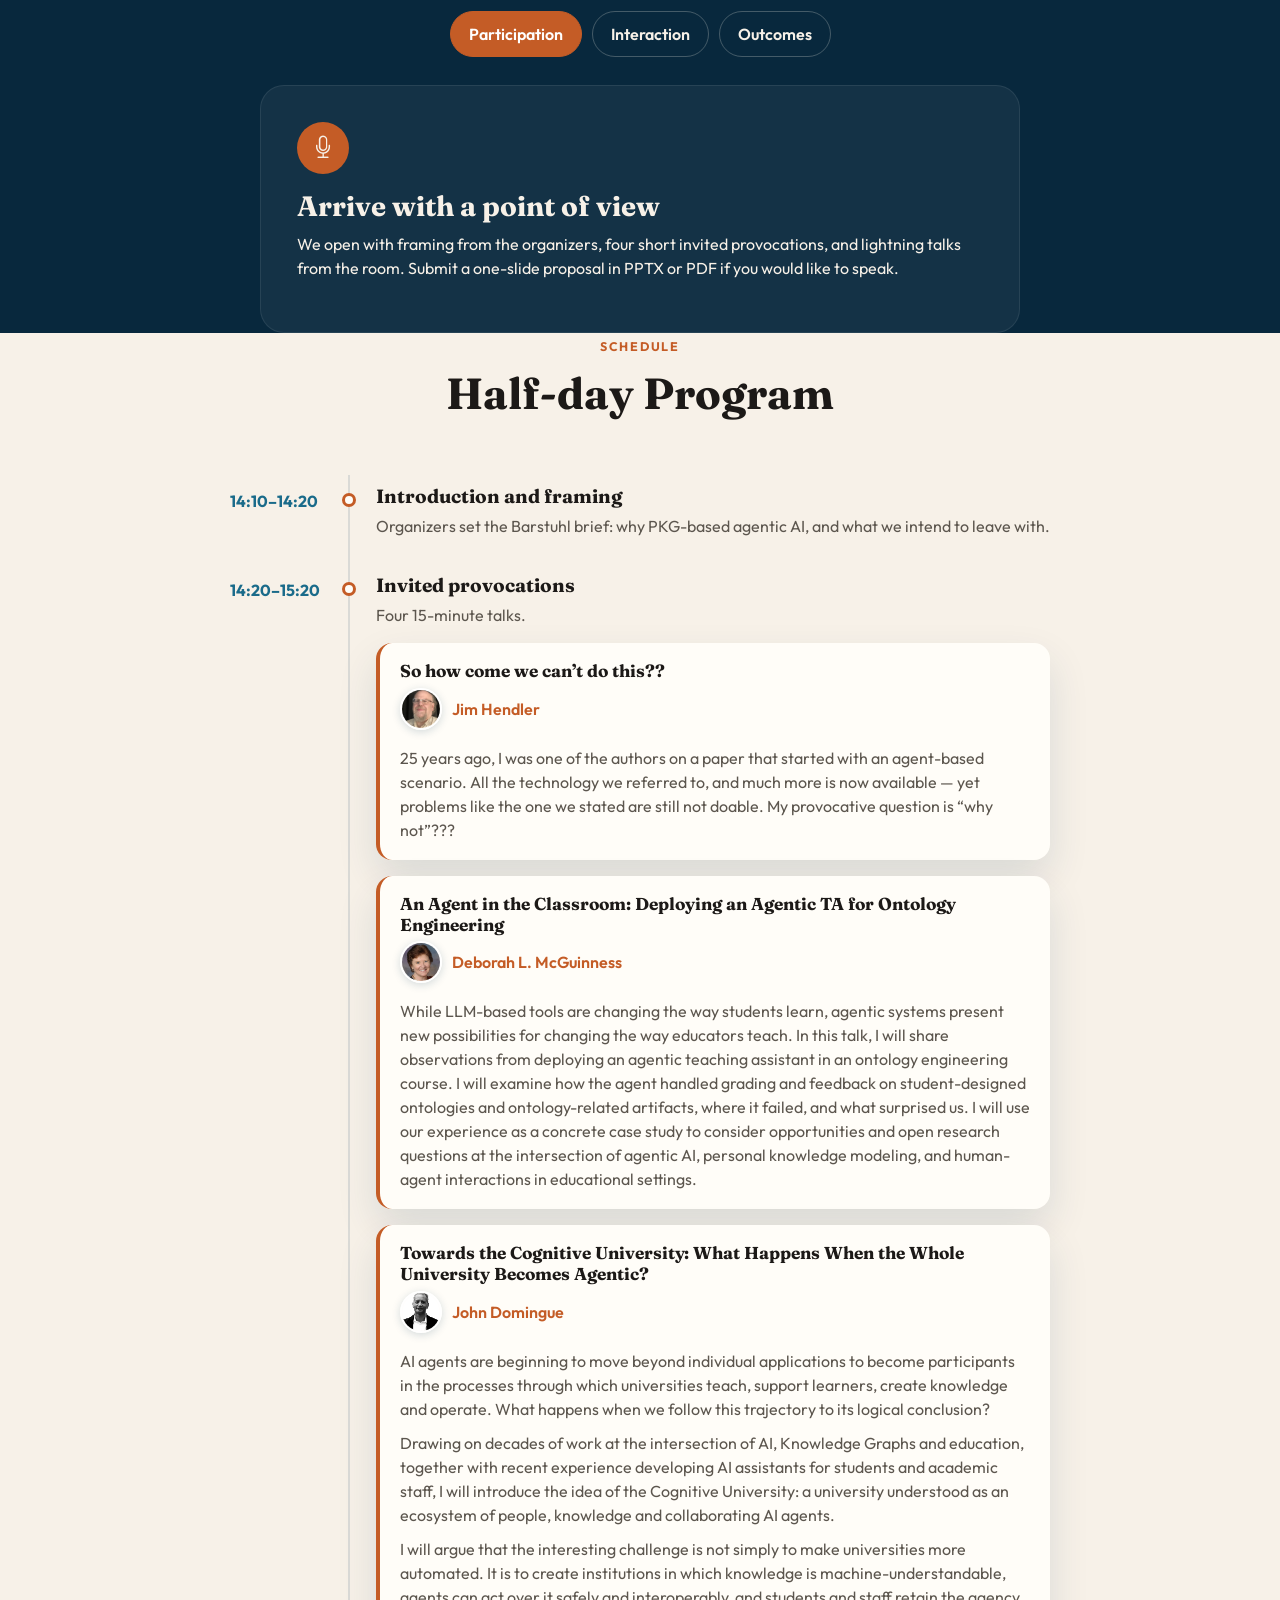
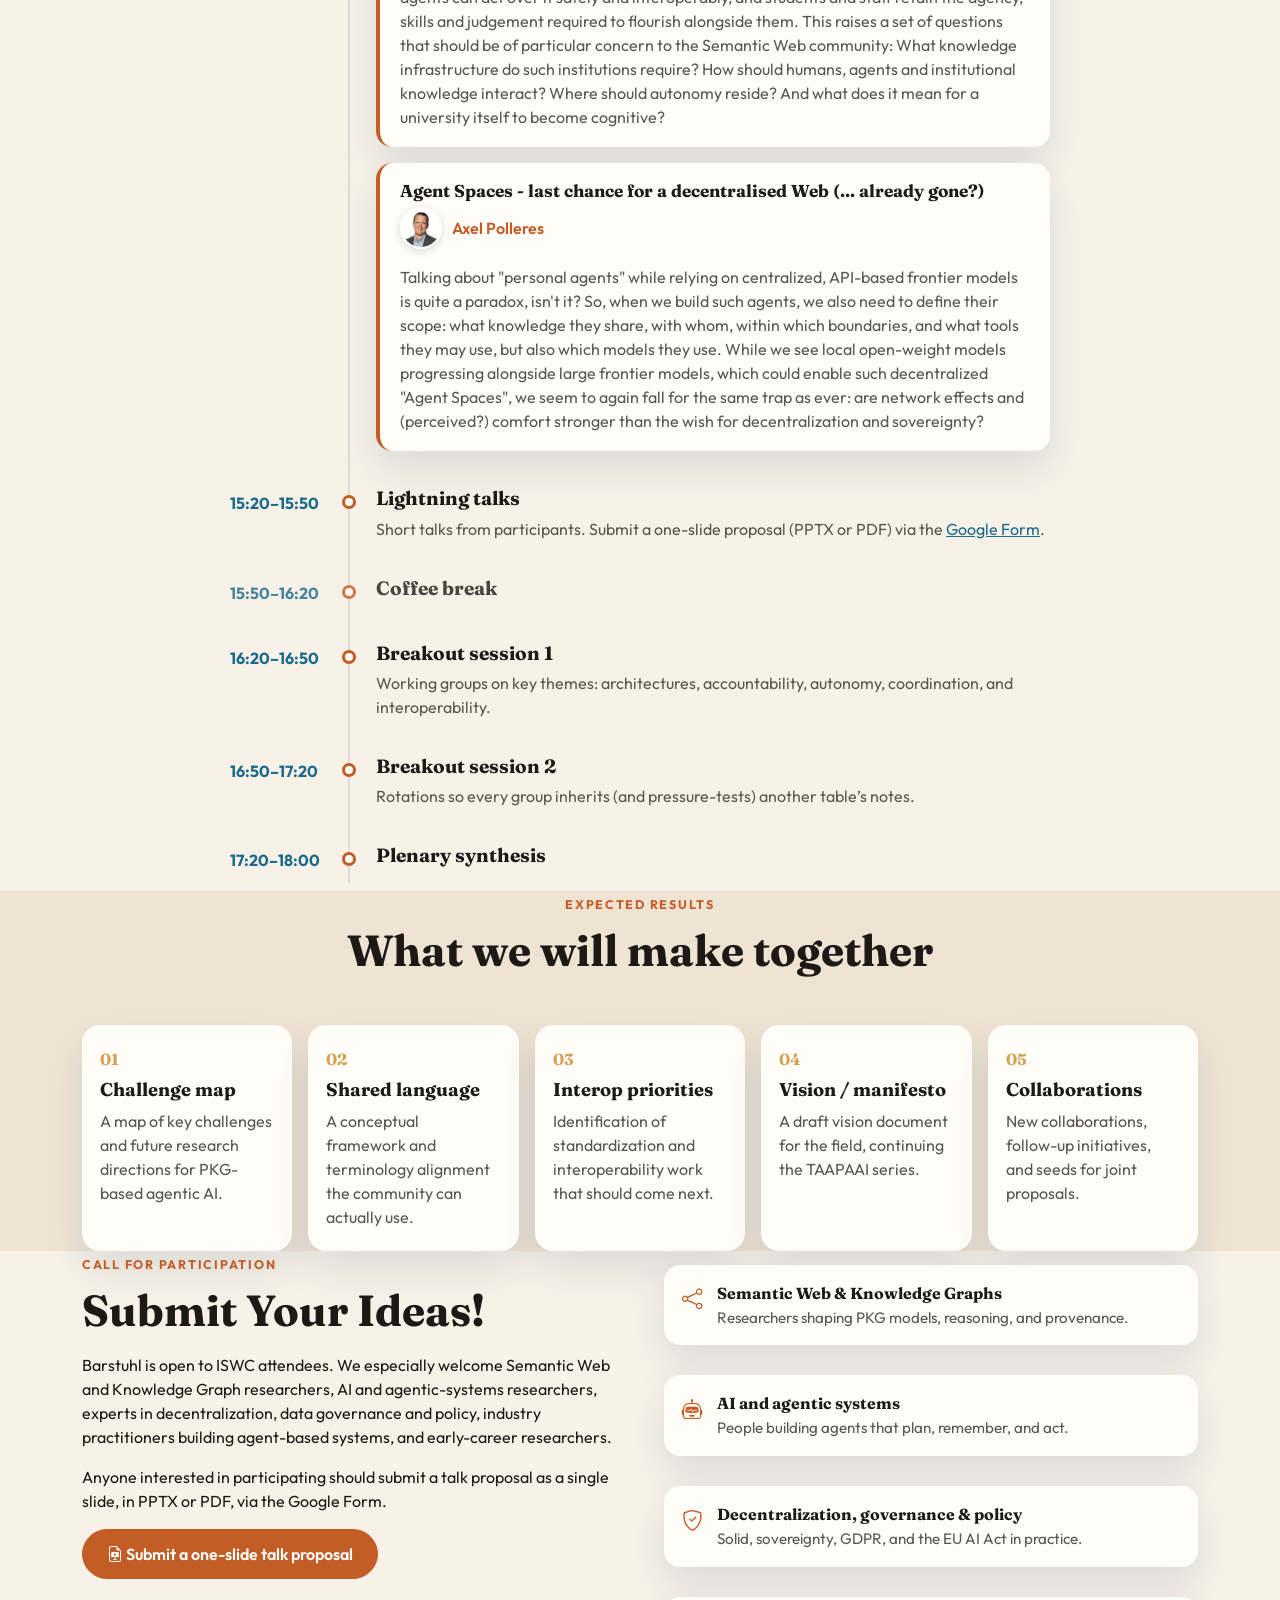
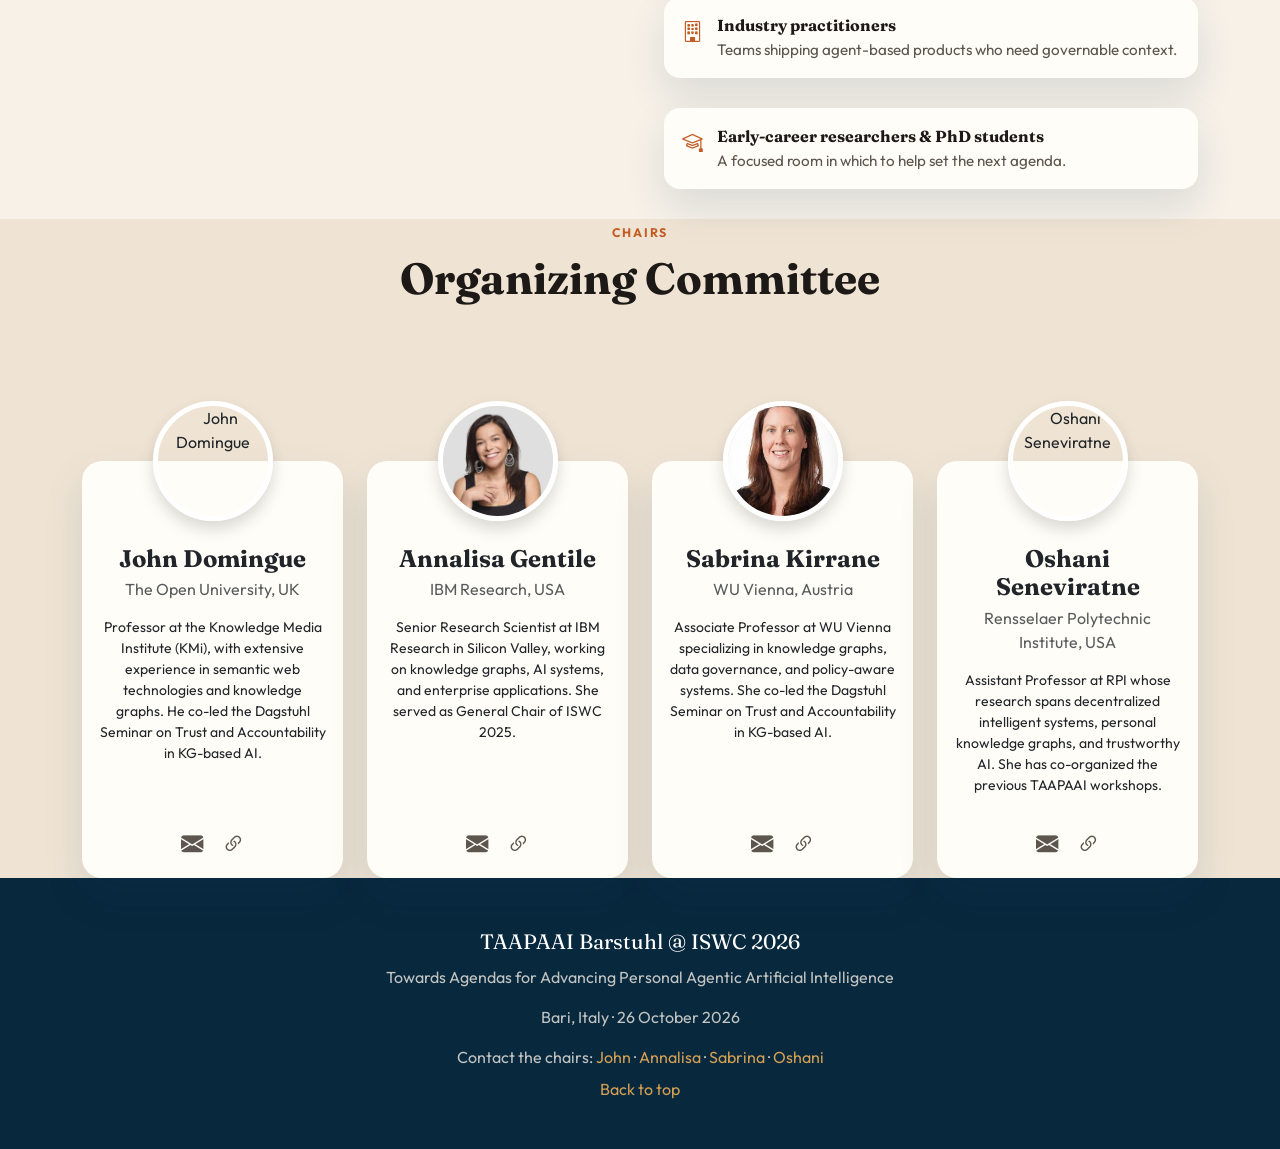
==== commit 963c9842: "Added Axel's talk information" ====
--- a/index.html
+++ b/index.html
@@ -265,7 +265,7 @@
                     <article class="format-panel active" data-format="participation">
                         <div class="format-icon"><i class="bi bi-mic"></i></div>
                         <h3>Arrive with a point of view</h3>
-                        <p>We open with framing from the organizers, three short invited provocations, and lightning talks from the room. Submit a one-slide proposal in PPTX or PDF if you would like to speak.</p>
+                        <p>We open with framing from the organizers, four short invited provocations, and lightning talks from the room. Submit a one-slide proposal in PPTX or PDF if you would like to speak.</p>
                         
                     </article>
                     <article class="format-panel" data-format="interaction">
@@ -308,10 +308,10 @@
                         </div>
                     </article>
                     <article class="agenda-row">
-                        <time>14:20–15:05</time>
+                        <time>14:20–15:20</time>
                         <div>
                             <h3>Invited provocations</h3>
-                            <p>Three 15-minute talks.</p>
+                            <p>Four 15-minute talks.</p>
                             <div class="provocation">
                                 <h4>So how come we can’t do this??</h4>
                                 <p class="speaker-line">
@@ -344,10 +344,20 @@
                                 <p>Drawing on decades of work at the intersection of AI, Knowledge Graphs and education, together with recent experience developing AI assistants for students and academic staff, I will introduce the idea of the Cognitive University: a university understood as an ecosystem of people, knowledge and collaborating AI agents.</p>
                                 <p>I will argue that the interesting challenge is not simply to make universities more automated. It is to create institutions in which knowledge is machine-understandable, agents can act over it safely and interoperably, and students and staff retain the agency, skills and judgement required to flourish alongside them. This raises a set of questions that should be of particular concern to the Semantic Web community: What knowledge infrastructure do such institutions require? How should humans, agents and institutional knowledge interact? Where should autonomy reside? And what does it mean for a university itself to become cognitive?</p>
                             </div>
+                            <div class="provocation">
+                                <h4>Agent Spaces - last chance for a decentralised Web (... already gone?)</h4>
+                                <p class="speaker-line">
+                                    <a href="https://aic.ai.wu.ac.at/~polleres/" target="_blank" rel="noopener">
+                                        <img src="pictures/speakers/AxelPolleres.jpg" alt="Axel Polleres">
+                                        Axel Polleres
+                                    </a>
+                                </p>
+                                <p>Talking about "personal agents" while relying on centralized, API-based frontier models is quite a paradox, isn't it? So, when we build such agents, we also need to define their scope: what knowledge they share, with whom, within which boundaries, and what tools they may use, but also which models they use. While we see local open-weight models progressing alongside large frontier models, which could enable such decentralized "Agent Spaces", we seem to again fall for the same trap as ever: are network effects and (perceived?) comfort stronger than the wish for decentralization and sovereignty?</p>
+                            </div>
                         </div>
                     </article>
                     <article class="agenda-row">
-                        <time>15:05–15:50</time>
+                        <time>15:20–15:50</time>
                         <div>
                             <h3>Lightning talks</h3>
                             <p>Short talks from participants. Submit a one-slide proposal (PPTX or PDF) via the <a href="https://forms.gle/3RbSn4VubdCEZkDB8" target="_blank" rel="noopener">Google Form</a>.</p>
